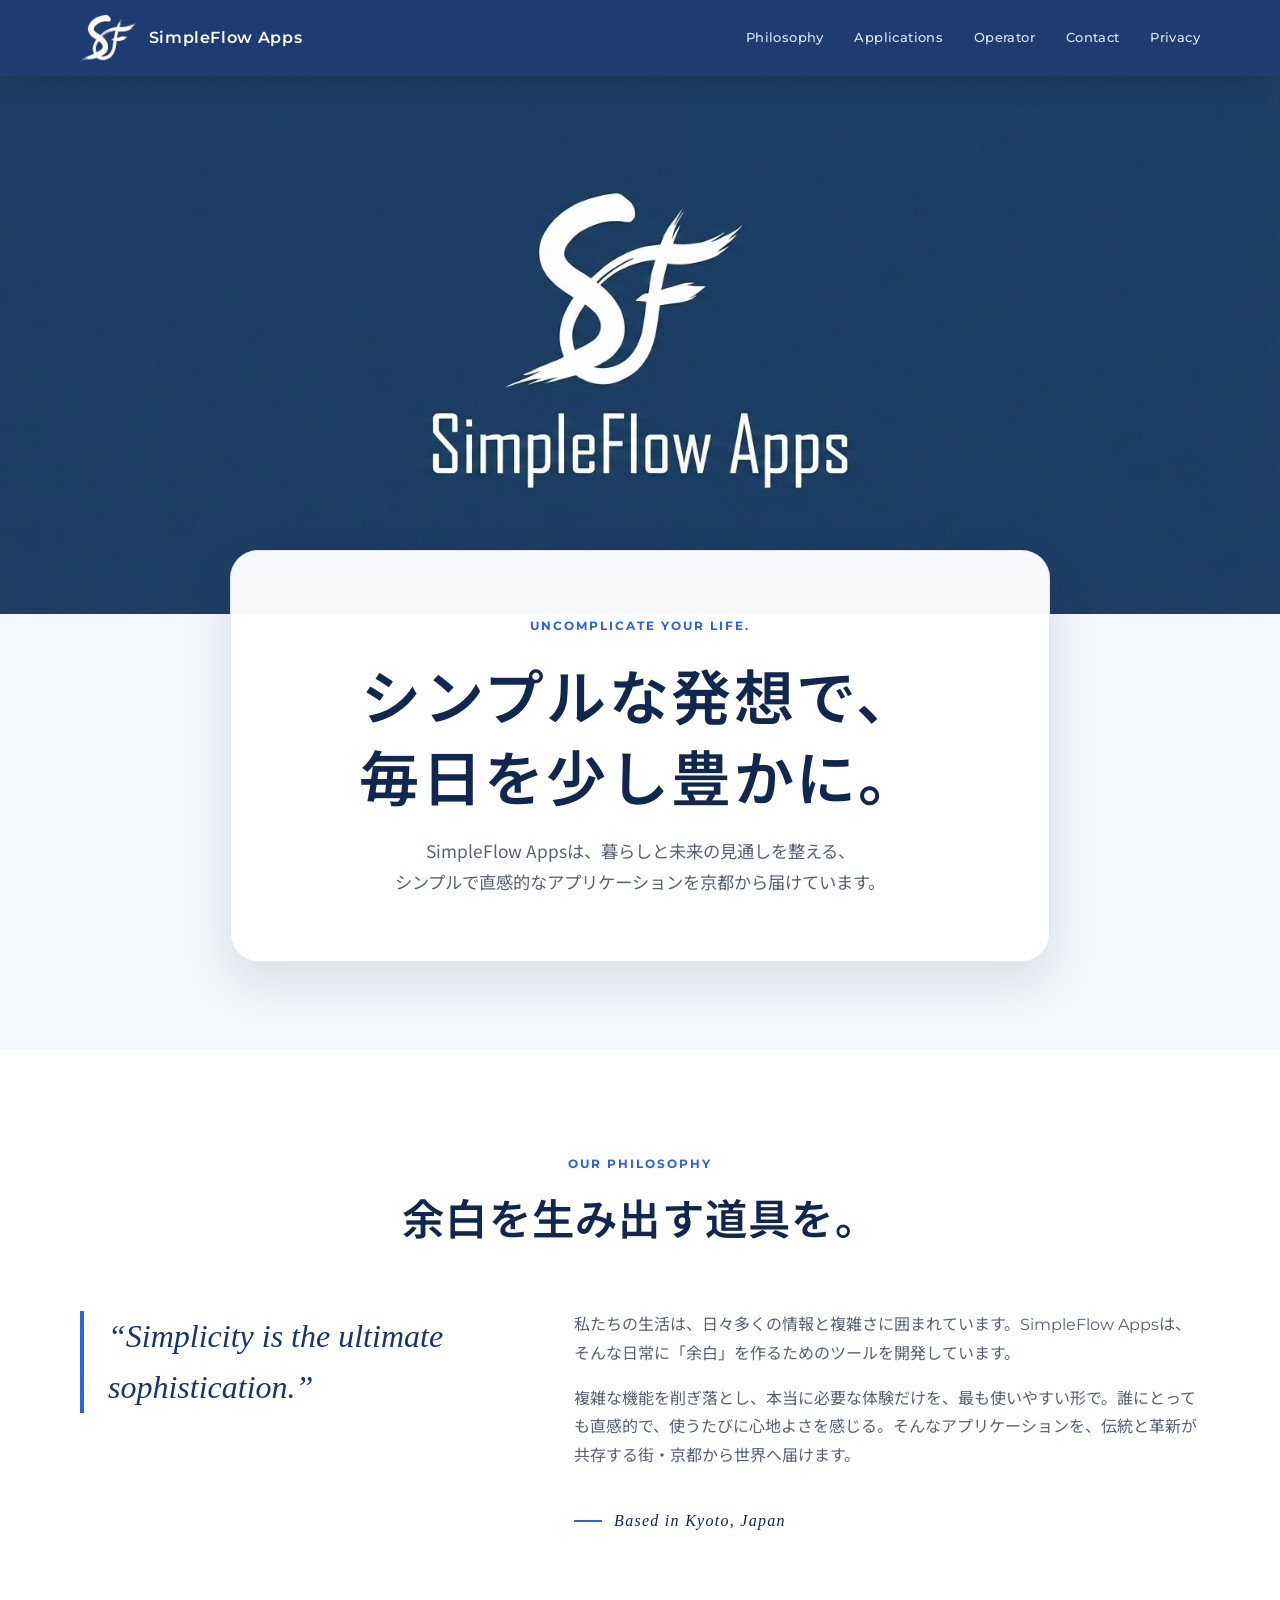
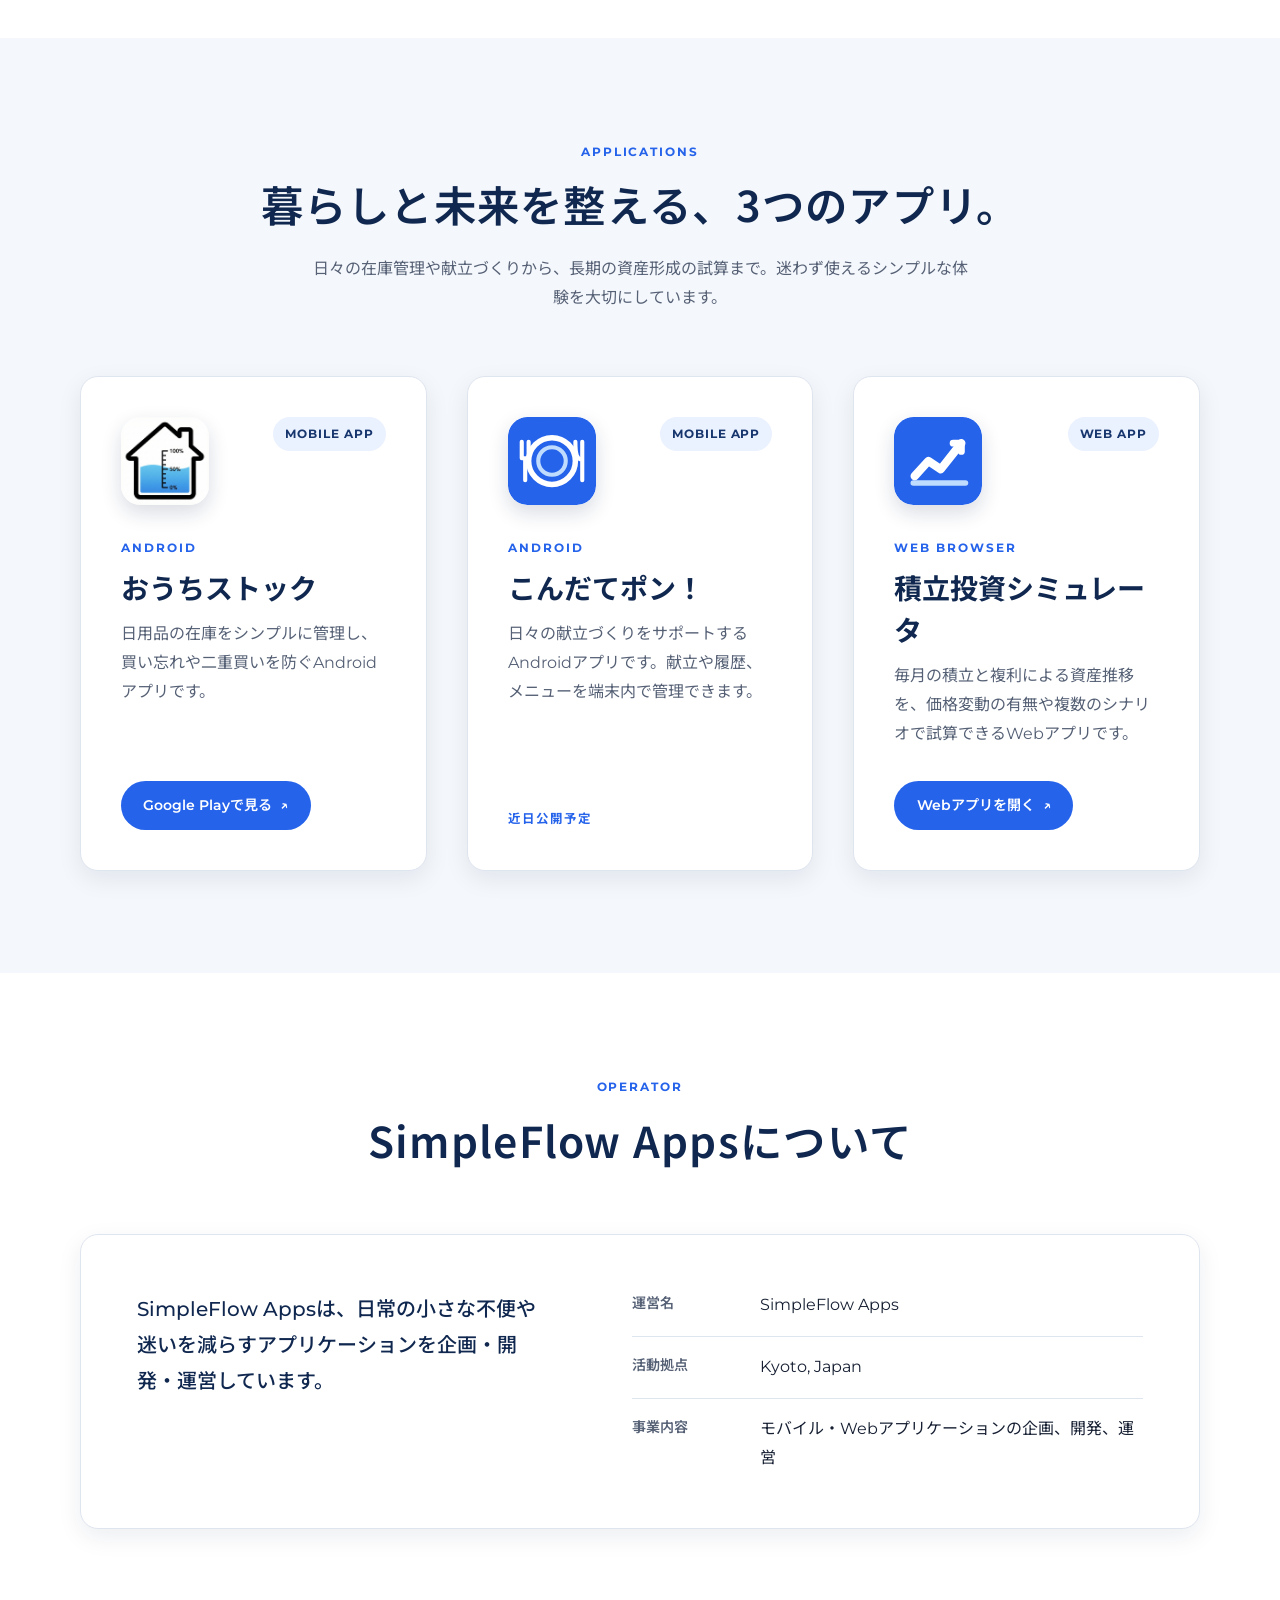
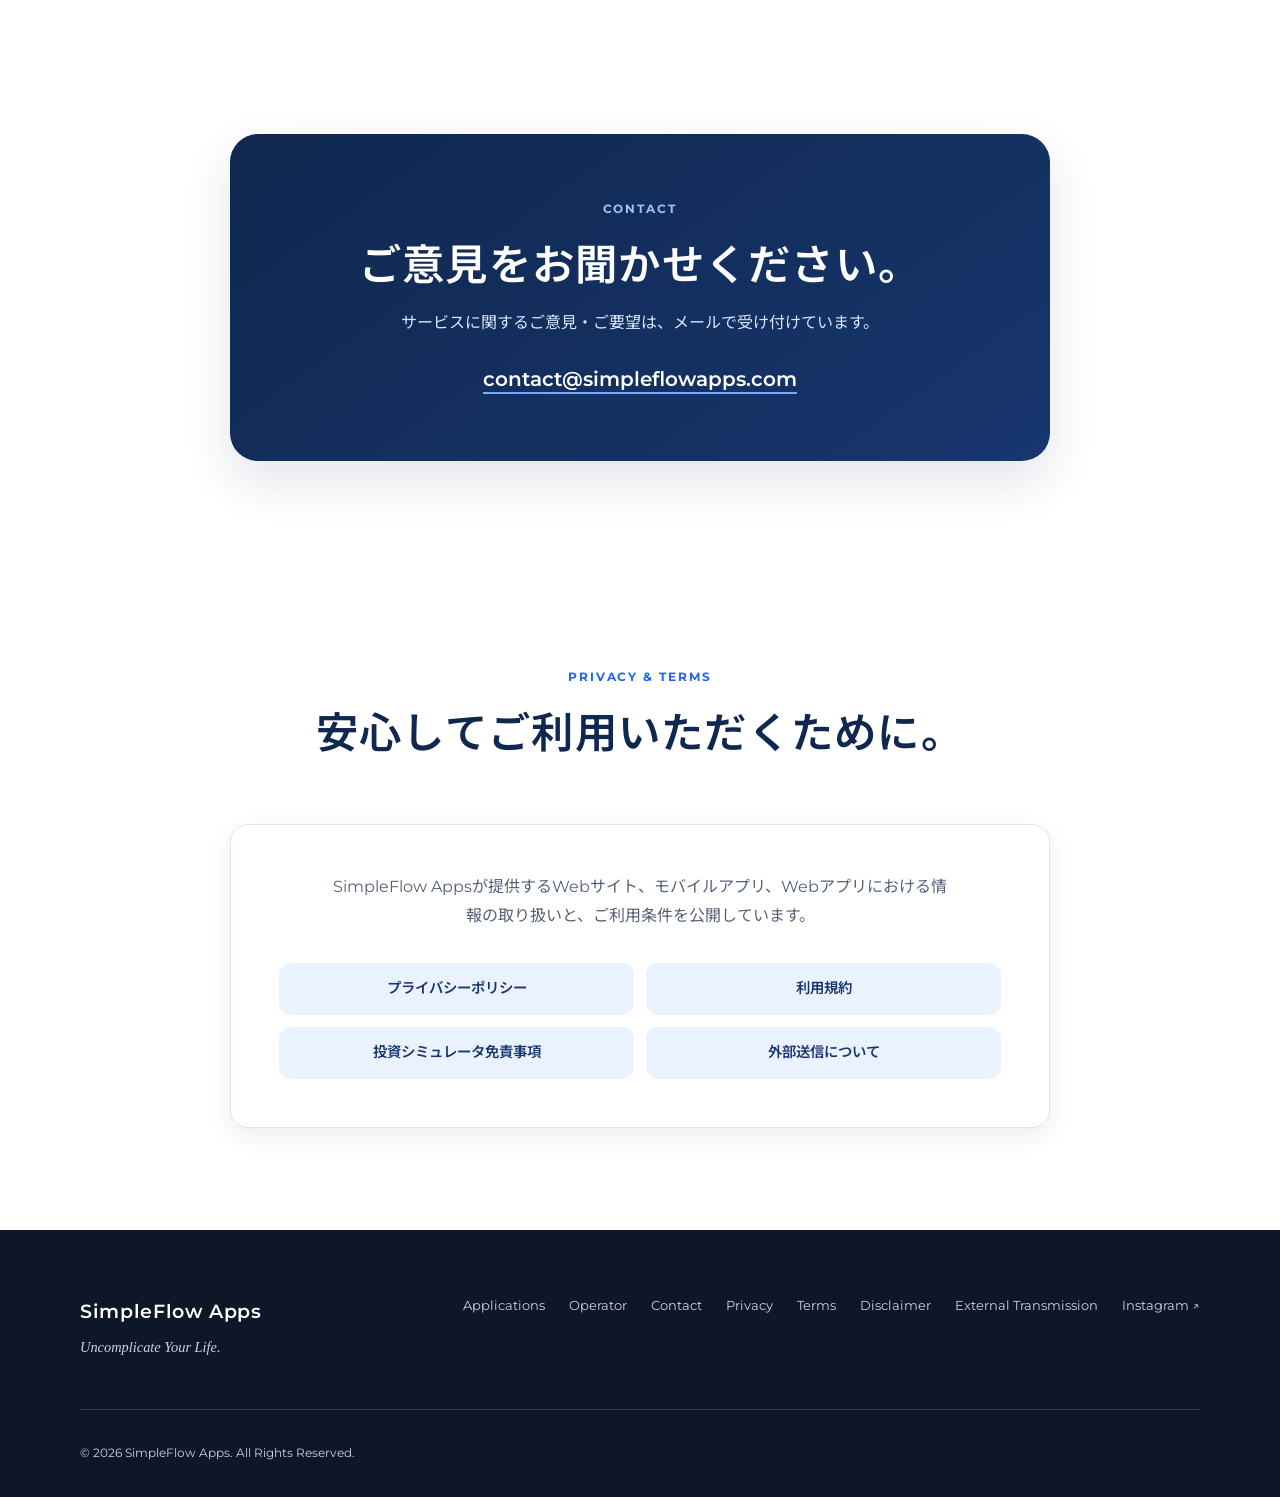
==== index.html @ b1c68d3f "こんだてポンのカードやプライバシーポリシーを追加" ====
<!DOCTYPE html>
<html lang="ja">
<head>
    <meta charset="UTF-8">
    <meta name="viewport" content="width=device-width, initial-scale=1.0">
    <title>SimpleFlow Apps | 暮らしと未来を整えるアプリ</title>
    <meta name="description" content="SimpleFlow Appsは、Androidアプリ「おうちストック」「こんだてポン！」とWebアプリ「積立投資シミュレータ」を企画・開発・運営しています。">
    <meta name="theme-color" content="#17366e">
    <meta name="google-site-verification" content="uzgvcb3bELy7gBYTRzoglr5ovK8c68upmpFKeSqahS0">
    <meta name="google-adsense-account" content="ca-pub-1767999777690508">

    <link rel="canonical" href="https://simpleflowapps.com/">
    <meta property="og:type" content="website">
    <meta property="og:locale" content="ja_JP">
    <meta property="og:site_name" content="SimpleFlow Apps">
    <meta property="og:title" content="SimpleFlow Apps | 暮らしと未来を整えるアプリ">
    <meta property="og:description" content="SimpleFlow Appsは、Androidアプリ「おうちストック」「こんだてポン！」とWebアプリ「積立投資シミュレータ」を企画・開発・運営しています。">
    <meta property="og:url" content="https://simpleflowapps.com/">
    <meta property="og:image" content="https://simpleflowapps.com/assets/images/og-image.jpg">
    <meta property="og:image:type" content="image/jpeg">
    <meta property="og:image:width" content="1200">
    <meta property="og:image:height" content="630">
    <meta property="og:image:alt" content="SimpleFlow Apps">
    <meta name="twitter:card" content="summary_large_image">
    <meta name="twitter:title" content="SimpleFlow Apps | 暮らしと未来を整えるアプリ">
    <meta name="twitter:description" content="SimpleFlow Appsは、Androidアプリ「おうちストック」「こんだてポン！」とWebアプリ「積立投資シミュレータ」を企画・開発・運営しています。">
    <meta name="twitter:image" content="https://simpleflowapps.com/assets/images/og-image.jpg">
    <meta name="twitter:image:alt" content="SimpleFlow Apps">

    <link rel="icon" href="/favicon.ico" sizes="any">
    <link rel="icon" href="/assets/icons/favicon-16x16.png" type="image/png" sizes="16x16">
    <link rel="icon" href="/assets/icons/favicon-32x32.png" type="image/png" sizes="32x32">
    <link rel="icon" href="/assets/icons/favicon-192x192.png" type="image/png" sizes="192x192">
    <link rel="apple-touch-icon" href="/assets/icons/apple-touch-icon.png" sizes="180x180">
    <link rel="preconnect" href="https://fonts.googleapis.com">
    <link rel="preconnect" href="https://fonts.gstatic.com" crossorigin>
    <link href="https://fonts.googleapis.com/css2?family=Montserrat:wght@400;500;600;700&amp;family=Noto+Sans+JP:wght@300;400;500;600;700&amp;display=swap" rel="stylesheet">
    <link rel="stylesheet" href="assets/css/styles.css">

    <script type="application/ld+json">
        {
            "@context": "https://schema.org",
            "@graph": [
                {
                    "@type": "Organization",
                    "@id": "https://simpleflowapps.com/#organization",
                    "name": "SimpleFlow Apps",
                    "url": "https://simpleflowapps.com/",
                    "logo": {
                        "@type": "ImageObject",
                        "url": "https://simpleflowapps.com/SimpleFlow_icon.png",
                        "width": 512,
                        "height": 512
                    },
                    "description": "暮らしと未来の見通しを整える、シンプルで直感的なアプリケーションを企画・開発・運営しています。",
                    "email": "contact@simpleflowapps.com",
                    "location": {
                        "@type": "Place",
                        "name": "Kyoto, Japan"
                    },
                    "sameAs": [
                        "https://www.instagram.com/simpleflowapps/"
                    ]
                },
                {
                    "@type": "WebSite",
                    "@id": "https://simpleflowapps.com/#website",
                    "url": "https://simpleflowapps.com/",
                    "name": "SimpleFlow Apps",
                    "inLanguage": "ja",
                    "publisher": {
                        "@id": "https://simpleflowapps.com/#organization"
                    }
                },
                {
                    "@type": "WebApplication",
                    "@id": "https://simulator.simpleflowapps.com/#web-application",
                    "name": "積立投資シミュレータ",
                    "url": "https://simulator.simpleflowapps.com/",
                    "description": "毎月の積立と複利による資産推移を、価格変動の有無や複数のシナリオで試算できるWebアプリです。",
                    "applicationCategory": "FinanceApplication",
                    "operatingSystem": "Any",
                    "isAccessibleForFree": true,
                    "inLanguage": "ja",
                    "publisher": {
                        "@id": "https://simpleflowapps.com/#organization"
                    }
                }
            ]
        }
    </script>
</head>
<body>
    <a class="skip-link" href="#main-content">本文へ移動</a>

    <header class="site-header">
        <div class="site-header__inner">
            <a href="/" class="brand" aria-label="SimpleFlow Apps ホーム">
                <img src="Logo_transparent.png" alt="" class="brand__mark" width="256" height="211">
                <span class="brand__name">SimpleFlow Apps</span>
            </a>

            <nav class="site-nav" aria-label="メインナビゲーション">
                <ul>
                    <li><a href="#about">Philosophy</a></li>
                    <li><a href="#apps">Applications</a></li>
                    <li><a href="#operator">Operator</a></li>
                    <li><a href="#contact">Contact</a></li>
                    <li><a href="privacy/">Privacy</a></li>
                </ul>
            </nav>
        </div>
    </header>

    <main id="main-content">
        <section class="hero" aria-labelledby="hero-title">
            <img
                src="assets/images/header-logo.jpg"
                alt=""
                class="hero__image"
                width="1584"
                height="672"
                fetchpriority="high"
            >
            <div class="hero__content">
                <p class="eyebrow">Uncomplicate Your Life.</p>
                <h1 id="hero-title">シンプルな発想で、<br>毎日を少し豊かに。</h1>
                <p class="hero__lead">
                    SimpleFlow Appsは、<span class="no-break">暮らしと未来の見通し</span>を整える、<br class="desktop-only">
                    シンプルで直感的なアプリケーションを京都から届けています。
                </p>
            </div>
        </section>

        <section id="about" class="section" aria-labelledby="about-title">
            <div class="section-heading">
                <p class="section-heading__label">Our Philosophy</p>
                <h2 id="about-title">余白を生み出す道具を。</h2>
            </div>

            <div class="philosophy">
                <blockquote class="philosophy__quote">
                    “Simplicity is the ultimate sophistication.”
                </blockquote>
                <div class="philosophy__body">
                    <p>
                        私たちの生活は、日々多くの情報と複雑さに囲まれています。SimpleFlow Appsは、そんな日常に「余白」を作るためのツールを開発しています。
                    </p>
                    <p>
                        複雑な機能を削ぎ落とし、本当に必要な体験だけを、最も使いやすい形で。誰にとっても直感的で、使うたびに心地よさを感じる。そんなアプリケーションを、伝統と革新が共存する街・京都から世界へ届けます。
                    </p>
                    <p class="location-tag">Based in Kyoto, Japan</p>
                </div>
            </div>
        </section>

        <section id="apps" class="section-shell section-shell--soft" aria-labelledby="apps-title">
            <div class="section">
                <div class="section-heading">
                    <p class="section-heading__label">Applications</p>
                    <h2 id="apps-title">暮らしと未来を整える、3つのアプリ。</h2>
                    <p class="section-heading__description">
                        日々の在庫管理や献立づくりから、長期の資産形成の試算まで。迷わず使えるシンプルな体験を大切にしています。
                    </p>
                </div>

                <div class="app-grid">
                    <article class="app-card">
                        <div class="app-card__header">
                            <img
                                src="stockmanager_icon.png"
                                alt=""
                                class="app-card__icon"
                                width="384"
                                height="384"
                                loading="lazy"
                                decoding="async"
                            >
                            <span class="app-card__type">Mobile App</span>
                        </div>
                        <div class="app-card__body">
                            <p class="app-card__platform">Android</p>
                            <h3>おうちストック</h3>
                            <p>
                                日用品の在庫をシンプルに管理し、買い忘れや二重買いを防ぐAndroidアプリです。
                            </p>
                        </div>
                        <div class="app-card__footer">
                            <a
                                href="https://play.google.com/store/apps/details?id=com.simpleflowapps.stockmanagerapp"
                                class="button"
                                target="_blank"
                                rel="noopener noreferrer"
                            >
                                Google Playで見る
                                <span aria-hidden="true">↗</span>
                            </a>
                        </div>
                    </article>

                    <article class="app-card">
                        <div class="app-card__header">
                            <img
                                src="assets/images/kondatte-pon-icon.svg"
                                alt=""
                                class="app-card__icon"
                                width="64"
                                height="64"
                                loading="lazy"
                                decoding="async"
                            >
                            <span class="app-card__type">Mobile App</span>
                        </div>
                        <div class="app-card__body">
                            <p class="app-card__platform">Android</p>
                            <h3>こんだてポン！</h3>
                            <p>
                                日々の献立づくりをサポートするAndroidアプリです。献立や履歴、メニューを端末内で管理できます。
                            </p>
                        </div>
                        <div class="app-card__footer">
                            <p class="app-card__platform">近日公開予定</p>
                        </div>
                    </article>

                    <article class="app-card">
                        <div class="app-card__header">
                            <img
                                src="assets/images/investment-simulator-icon.svg"
                                alt=""
                                class="app-card__icon"
                                width="64"
                                height="64"
                                loading="lazy"
                                decoding="async"
                            >
                            <span class="app-card__type">Web App</span>
                        </div>
                        <div class="app-card__body">
                            <p class="app-card__platform">Web Browser</p>
                            <h3>積立投資シミュレータ</h3>
                            <p>
                                毎月の積立と複利による資産推移を、価格変動の有無や複数のシナリオで試算できるWebアプリです。
                            </p>
                        </div>
                        <div class="app-card__footer">
                            <a
                                href="https://simulator.simpleflowapps.com/"
                                class="button"
                                target="_blank"
                                rel="noopener noreferrer"
                            >
                                Webアプリを開く
                                <span aria-hidden="true">↗</span>
                            </a>
                        </div>
                    </article>
                </div>
            </div>
        </section>

        <section id="operator" class="section" aria-labelledby="operator-title">
            <div class="section-heading">
                <p class="section-heading__label">Operator</p>
                <h2 id="operator-title">SimpleFlow Appsについて</h2>
            </div>

            <div class="operator-card">
                <p class="operator-card__intro">
                    SimpleFlow Appsは、日常の小さな不便や迷いを減らすアプリケーションを企画・開発・運営しています。
                </p>
                <dl class="operator-list">
                    <div>
                        <dt>運営名</dt>
                        <dd>SimpleFlow Apps</dd>
                    </div>
                    <div>
                        <dt>活動拠点</dt>
                        <dd>Kyoto, Japan</dd>
                    </div>
                    <div>
                        <dt>事業内容</dt>
                        <dd>モバイル・Webアプリケーションの企画、開発、運営</dd>
                    </div>
                </dl>
            </div>
        </section>

        <section id="contact" class="section section--narrow" aria-labelledby="contact-title">
            <div class="contact-card">
                <p class="section-heading__label">Contact</p>
                <h2 id="contact-title">ご意見をお聞かせください。</h2>
                <p>サービスに関するご意見・ご要望は、メールで受け付けています。</p>
                <a class="contact-email" href="mailto:contact@simpleflowapps.com">
                    contact@simpleflowapps.com
                </a>
            </div>
        </section>

        <section id="privacy" class="section section--narrow" aria-labelledby="privacy-title">
            <div class="section-heading">
                <p class="section-heading__label">Privacy &amp; Terms</p>
                <h2 id="privacy-title">安心してご利用いただくために。</h2>
            </div>
            <div class="legal-summary">
                <p>
                    SimpleFlow Appsが提供するWebサイト、モバイルアプリ、Webアプリにおける情報の取り扱いと、ご利用条件を公開しています。
                </p>
                <div class="legal-summary__links">
                    <a href="privacy/">プライバシーポリシー</a>
                    <a href="terms/">利用規約</a>
                    <a href="disclaimer/">投資シミュレータ免責事項</a>
                    <a href="external-transmission/">外部送信について</a>
                </div>
            </div>
        </section>
    </main>

    <footer class="site-footer">
        <div class="site-footer__inner">
            <div>
                <p class="site-footer__brand">SimpleFlow Apps</p>
                <p class="site-footer__message">Uncomplicate Your Life.</p>
            </div>

            <div class="site-footer__links">
                <a href="#apps">Applications</a>
                <a href="operator/">Operator</a>
                <a href="#contact">Contact</a>
                <a href="privacy/">Privacy</a>
                <a href="terms/">Terms</a>
                <a href="disclaimer/">Disclaimer</a>
                <a href="external-transmission/">External Transmission</a>
                <a
                    href="https://www.instagram.com/simpleflowapps?igsh=eXgyMGtuZG53ems3&amp;utm_source=qr"
                    target="_blank"
                    rel="noopener noreferrer"
                >
                    Instagram<span aria-hidden="true"> ↗</span>
                </a>
            </div>
        </div>
        <p class="site-footer__copyright">&copy; 2026 SimpleFlow Apps. All Rights Reserved.</p>
    </footer>
</body>
</html>
---- assets/css/styles.css ----
:root {
    --brand-blue: #17366e;
    --brand-blue-deep: #10284f;
    --brand-blue-soft: #eaf1ff;
    --action-blue: #2563eb;
    --action-blue-hover: #1d4ed8;
    --text-primary: #172033;
    --text-secondary: #566176;
    --surface: #ffffff;
    --surface-soft: #f4f7fb;
    --border: #dfe5ef;
    --footer-bg: #0d1728;
    --footer-text: #c8d2e3;
    --shadow-sm: 0 8px 24px rgba(16, 40, 79, 0.08);
    --shadow-md: 0 20px 48px rgba(16, 40, 79, 0.12);
    --radius-md: 18px;
    --radius-lg: 28px;
    --content-width: 1120px;
}

*,
*::before,
*::after {
    box-sizing: border-box;
}

html {
    scroll-behavior: smooth;
    scroll-padding-top: 100px;
}

body {
    margin: 0;
    color: var(--text-primary);
    background: var(--surface);
    font-family: "Montserrat", "Noto Sans JP", "Helvetica Neue", Arial, sans-serif;
    line-height: 1.8;
    -webkit-font-smoothing: antialiased;
}

img {
    max-width: 100%;
}

a {
    color: inherit;
    text-decoration: none;
}

a:focus-visible,
.button:focus-visible {
    outline: 3px solid #93c5fd;
    outline-offset: 4px;
}

.skip-link {
    position: fixed;
    top: 0.75rem;
    left: 0.75rem;
    z-index: 1000;
    padding: 0.65rem 1rem;
    border-radius: 0.5rem;
    color: var(--brand-blue-deep);
    background: var(--surface);
    box-shadow: var(--shadow-sm);
    transform: translateY(-160%);
    transition: transform 0.2s ease;
}

.skip-link:focus {
    transform: translateY(0);
}

.site-header {
    position: sticky;
    top: 0;
    z-index: 100;
    color: var(--surface);
    background: rgba(23, 54, 110, 0.97);
    box-shadow: 0 8px 24px rgba(13, 23, 40, 0.16);
    backdrop-filter: blur(14px);
}

.site-header__inner {
    display: flex;
    align-items: center;
    justify-content: space-between;
    width: min(calc(100% - 3rem), var(--content-width));
    min-height: 76px;
    margin: 0 auto;
    gap: 2rem;
}

.brand {
    display: inline-flex;
    flex: 0 0 auto;
    align-items: center;
    gap: 0.8rem;
    font-size: 1rem;
    font-weight: 600;
    letter-spacing: 0.04em;
}

.brand__mark {
    display: block;
    width: auto;
    height: 46px;
    object-fit: contain;
    transition: transform 0.2s ease;
}

.brand:hover .brand__mark {
    transform: scale(1.04);
}

.site-nav ul {
    display: flex;
    align-items: center;
    margin: 0;
    padding: 0;
    gap: clamp(1rem, 2.4vw, 2rem);
    list-style: none;
}

.site-nav a {
    position: relative;
    display: inline-block;
    padding: 0.55rem 0;
    color: #dbe7ff;
    font-size: 0.82rem;
    font-weight: 500;
    letter-spacing: 0.03em;
}

.site-nav a::after {
    position: absolute;
    right: 0;
    bottom: 0.25rem;
    left: 0;
    height: 2px;
    border-radius: 999px;
    background: var(--surface);
    content: "";
    transform: scaleX(0);
    transform-origin: left;
    transition: transform 0.2s ease;
}

.site-nav a:hover {
    color: var(--surface);
}

.site-nav a:hover::after,
.site-nav a:focus-visible::after,
.site-nav a[aria-current="page"]::after {
    transform: scaleX(1);
}

.site-nav a[aria-current="page"] {
    color: var(--surface);
}

.visually-hidden {
    position: absolute;
    width: 1px;
    height: 1px;
    margin: -1px;
    padding: 0;
    overflow: hidden;
    clip: rect(0 0 0 0);
    clip-path: inset(50%);
    border: 0;
    white-space: nowrap;
}

.hero {
    position: relative;
    padding: 0 0 5.5rem;
    overflow: hidden;
    background: var(--surface-soft);
}

.hero__image {
    display: block;
    width: 100%;
    height: clamp(260px, 42vw, 610px);
    object-fit: cover;
    object-position: center;
}

.hero__content {
    position: relative;
    width: min(calc(100% - 3rem), 820px);
    margin: -4rem auto 0;
    padding: clamp(2rem, 5vw, 4rem);
    text-align: center;
    background: rgba(255, 255, 255, 0.97);
    border: 1px solid rgba(223, 229, 239, 0.9);
    border-radius: var(--radius-lg);
    box-shadow: var(--shadow-md);
}

.eyebrow,
.section-heading__label,
.app-card__platform {
    margin: 0;
    color: var(--action-blue);
    font-size: 0.78rem;
    font-weight: 700;
    letter-spacing: 0.16em;
    text-transform: uppercase;
}

.hero h1 {
    margin: 1rem 0 1.25rem;
    color: var(--brand-blue-deep);
    font-family: "Noto Sans JP", sans-serif;
    font-size: clamp(2rem, 5vw, 3.75rem);
    font-weight: 600;
    letter-spacing: 0.04em;
    line-height: 1.35;
}

.hero__lead {
    margin: 0;
    color: var(--text-secondary);
    font-family: "Noto Sans JP", sans-serif;
    font-size: clamp(0.95rem, 2vw, 1.08rem);
}

.no-break {
    white-space: nowrap;
}

.section-shell {
    width: 100%;
}

.section-shell--soft {
    background: var(--surface-soft);
}

.section {
    width: min(calc(100% - 3rem), var(--content-width));
    margin: 0 auto;
    padding: clamp(4.5rem, 8vw, 7.5rem) 0;
}

.section--narrow {
    width: min(calc(100% - 3rem), 820px);
}

.section-heading {
    max-width: 760px;
    margin: 0 auto clamp(2.5rem, 5vw, 4rem);
    text-align: center;
}

.section-heading h2,
.contact-card h2 {
    margin: 0.65rem 0 0;
    color: var(--brand-blue-deep);
    font-family: "Noto Sans JP", sans-serif;
    font-size: clamp(1.75rem, 4vw, 2.65rem);
    font-weight: 600;
    letter-spacing: 0.03em;
    line-height: 1.45;
}

.section-heading__description {
    max-width: 660px;
    margin: 1.25rem auto 0;
    color: var(--text-secondary);
}

.philosophy {
    display: grid;
    grid-template-columns: minmax(240px, 0.8fr) minmax(0, 1.2fr);
    align-items: start;
    gap: clamp(2rem, 6vw, 5rem);
}

.philosophy__quote {
    margin: 0;
    padding-left: 1.5rem;
    color: var(--brand-blue);
    border-left: 4px solid var(--action-blue);
    font-family: Georgia, "Times New Roman", serif;
    font-size: clamp(1.45rem, 3vw, 2rem);
    font-style: italic;
    line-height: 1.6;
}

.philosophy__body {
    color: var(--text-secondary);
}

.philosophy__body p:first-child {
    margin-top: 0;
}

.philosophy__body p:last-child {
    margin-bottom: 0;
}

.location-tag {
    display: inline-flex;
    align-items: center;
    margin-top: 1.25rem;
    color: var(--brand-blue-deep);
    font-family: Georgia, "Times New Roman", serif;
    font-style: italic;
    letter-spacing: 0.08em;
}

.location-tag::before {
    width: 28px;
    height: 2px;
    margin-right: 0.75rem;
    background: var(--action-blue);
    content: "";
}

.app-grid {
    display: grid;
    grid-template-columns: repeat(3, minmax(0, 1fr));
    gap: clamp(1.5rem, 4vw, 2.5rem);
}

.app-card {
    display: flex;
    min-width: 0;
    flex-direction: column;
    padding: clamp(1.5rem, 4vw, 2.5rem);
    background: var(--surface);
    border: 1px solid var(--border);
    border-radius: var(--radius-md);
    box-shadow: var(--shadow-sm);
    transition: transform 0.25s ease, box-shadow 0.25s ease;
}

.app-card:hover {
    box-shadow: var(--shadow-md);
    transform: translateY(-5px);
}

.app-card__header {
    display: flex;
    align-items: flex-start;
    justify-content: space-between;
    gap: 1rem;
}

.app-card__icon {
    display: block;
    width: 88px;
    height: 88px;
    flex: 0 0 auto;
    border-radius: 22%;
    object-fit: cover;
    box-shadow: 0 8px 20px rgba(16, 40, 79, 0.16);
}

.app-card__type {
    padding: 0.4rem 0.75rem;
    color: var(--brand-blue);
    background: var(--brand-blue-soft);
    border-radius: 999px;
    font-size: 0.72rem;
    font-weight: 700;
    letter-spacing: 0.08em;
    text-transform: uppercase;
    white-space: nowrap;
}

.app-card__body {
    margin-top: 2rem;
}

.app-card__body h3 {
    margin: 0.4rem 0 0.75rem;
    color: var(--brand-blue-deep);
    font-family: "Noto Sans JP", sans-serif;
    font-size: clamp(1.35rem, 3vw, 1.75rem);
    line-height: 1.5;
}

.app-card__body > p:last-child {
    margin: 0;
    color: var(--text-secondary);
}

.app-card__footer {
    margin-top: auto;
    padding-top: 2rem;
}

.button {
    display: inline-flex;
    align-items: center;
    justify-content: center;
    min-height: 48px;
    padding: 0.75rem 1.4rem;
    gap: 0.5rem;
    color: var(--surface);
    background: var(--action-blue);
    border-radius: 999px;
    font-size: 0.88rem;
    font-weight: 600;
    transition: background 0.2s ease, transform 0.2s ease;
}

a.button:hover {
    background: var(--action-blue-hover);
    transform: translateY(-2px);
}

.operator-card,
.text-panel {
    background: var(--surface);
    border: 1px solid var(--border);
    border-radius: var(--radius-md);
    box-shadow: var(--shadow-sm);
}

.operator-card {
    display: grid;
    grid-template-columns: minmax(0, 0.9fr) minmax(0, 1.1fr);
    padding: clamp(1.75rem, 5vw, 3.5rem);
    gap: clamp(2rem, 6vw, 5rem);
}

.operator-card__intro {
    margin: 0;
    color: var(--brand-blue-deep);
    font-size: clamp(1.05rem, 2vw, 1.25rem);
    font-weight: 500;
}

.operator-list {
    margin: 0;
}

.operator-list div {
    display: grid;
    grid-template-columns: 7rem minmax(0, 1fr);
    padding: 1rem 0;
    gap: 1rem;
    border-bottom: 1px solid var(--border);
}

.operator-list div:first-child {
    padding-top: 0;
}

.operator-list div:last-child {
    padding-bottom: 0;
    border-bottom: 0;
}

.operator-list dt {
    color: var(--text-secondary);
    font-size: 0.88rem;
    font-weight: 600;
}

.operator-list dd {
    margin: 0;
}

.contact-card {
    padding: clamp(2rem, 6vw, 4rem);
    text-align: center;
    color: var(--surface);
    background: linear-gradient(145deg, var(--brand-blue-deep), var(--brand-blue));
    border-radius: var(--radius-lg);
    box-shadow: var(--shadow-md);
}

.contact-card .section-heading__label {
    color: #9fc1ff;
}

.contact-card h2 {
    color: var(--surface);
}

.contact-card > p:not(.section-heading__label) {
    margin: 1rem 0 0;
    color: #dbe7ff;
}

.contact-email {
    display: inline-block;
    margin-top: 1.5rem;
    color: var(--surface);
    font-size: clamp(1rem, 3vw, 1.25rem);
    font-weight: 600;
    text-decoration: underline;
    text-decoration-color: #7ba8ff;
    text-underline-offset: 0.35rem;
    overflow-wrap: anywhere;
}

.contact-email:hover {
    text-decoration-color: var(--surface);
}

.text-panel {
    padding: clamp(1.5rem, 5vw, 3rem);
}

.prose {
    color: var(--text-secondary);
}

.prose h3 {
    margin: 2rem 0 0.75rem;
    color: var(--brand-blue-deep);
    font-family: "Noto Sans JP", sans-serif;
    font-size: 1.15rem;
}

.prose ul {
    padding-left: 1.5rem;
}

.legal-summary {
    padding: clamp(1.75rem, 5vw, 3rem);
    text-align: center;
    background: var(--surface);
    border: 1px solid var(--border);
    border-radius: var(--radius-md);
    box-shadow: var(--shadow-sm);
}

.legal-summary > p {
    max-width: 620px;
    margin: 0 auto;
    color: var(--text-secondary);
}

.legal-summary__links {
    display: grid;
    grid-template-columns: repeat(2, minmax(0, 1fr));
    margin-top: 2rem;
    gap: 0.75rem;
}

.legal-summary__links a {
    display: flex;
    align-items: center;
    justify-content: center;
    min-height: 52px;
    padding: 0.75rem 1rem;
    color: var(--brand-blue);
    background: var(--brand-blue-soft);
    border-radius: 0.75rem;
    font-size: 0.9rem;
    font-weight: 600;
    transition: color 0.2s ease, background 0.2s ease;
}

.legal-summary__links a:hover {
    color: var(--surface);
    background: var(--brand-blue);
}

.legal-page {
    background: var(--surface-soft);
}

.legal-main {
    width: min(calc(100% - 3rem), 920px);
    margin: 0 auto;
    padding: clamp(3rem, 7vw, 6rem) 0;
}

.breadcrumb {
    margin: 0 0 1.5rem;
    color: var(--text-secondary);
    font-size: 0.82rem;
}

.breadcrumb a {
    color: var(--action-blue);
}

.breadcrumb a:hover {
    text-decoration: underline;
    text-underline-offset: 0.2rem;
}

.legal-document {
    padding: clamp(1.75rem, 6vw, 4.5rem);
    background: var(--surface);
    border: 1px solid var(--border);
    border-radius: var(--radius-lg);
    box-shadow: var(--shadow-sm);
}

.legal-document__header {
    padding-bottom: clamp(2rem, 5vw, 3.5rem);
    border-bottom: 1px solid var(--border);
}

.legal-document__header h1 {
    margin: 0.65rem 0 0;
    color: var(--brand-blue-deep);
    font-family: "Noto Sans JP", sans-serif;
    font-size: clamp(2rem, 5vw, 3.25rem);
    font-weight: 600;
    letter-spacing: 0.03em;
    line-height: 1.4;
}

.legal-document__lead {
    max-width: 720px;
    margin: 1.25rem 0 0;
    color: var(--text-secondary);
}

.legal-document__meta {
    margin: 1.5rem 0 0;
    color: var(--text-secondary);
    font-size: 0.82rem;
}

.legal-document__body {
    padding-top: clamp(2rem, 5vw, 3.5rem);
}

.legal-section + .legal-section {
    margin-top: clamp(2.5rem, 6vw, 4rem);
}

.legal-section h2 {
    margin: 0 0 1rem;
    padding-bottom: 0.7rem;
    color: var(--brand-blue-deep);
    border-bottom: 2px solid var(--brand-blue-soft);
    font-family: "Noto Sans JP", sans-serif;
    font-size: clamp(1.3rem, 3vw, 1.65rem);
    line-height: 1.5;
    text-wrap: balance;
}

.legal-section h3 {
    margin: 1.75rem 0 0.75rem;
    color: var(--brand-blue-deep);
    font-family: "Noto Sans JP", sans-serif;
    font-size: 1.08rem;
}

.legal-section p,
.legal-section li,
.legal-section dd {
    color: var(--text-secondary);
}

.legal-section p {
    margin: 0.75rem 0;
}

.legal-section ul,
.legal-section ol {
    padding-left: 1.4rem;
}

.legal-section li + li {
    margin-top: 0.55rem;
}

.legal-section a {
    color: var(--action-blue);
    text-decoration: underline;
    text-underline-offset: 0.2rem;
}

.legal-note {
    margin: 1.5rem 0 0;
    padding: 1rem 1.25rem;
    color: var(--text-secondary);
    background: var(--brand-blue-soft);
    border-left: 4px solid var(--action-blue);
    border-radius: 0.5rem;
}

.legal-definition-list {
    margin: 0;
}

.legal-definition-list div {
    display: grid;
    grid-template-columns: 10rem minmax(0, 1fr);
    padding: 1rem 0;
    gap: 1rem;
    border-bottom: 1px solid var(--border);
}

.legal-definition-list div:last-child {
    border-bottom: 0;
}

.legal-definition-list dt {
    color: var(--brand-blue-deep);
    font-weight: 600;
}

.legal-definition-list dd {
    margin: 0;
}

.legal-table-wrap {
    margin-top: 1.25rem;
    overflow-x: auto;
    border: 1px solid var(--border);
    border-radius: 0.75rem;
}

.legal-table {
    width: 100%;
    min-width: 680px;
    border-collapse: collapse;
    font-size: 0.88rem;
}

.legal-table th,
.legal-table td {
    padding: 1rem;
    text-align: left;
    vertical-align: top;
    border-bottom: 1px solid var(--border);
}

.legal-table th {
    color: var(--brand-blue-deep);
    background: var(--brand-blue-soft);
    font-weight: 600;
}

.legal-table td {
    color: var(--text-secondary);
}

.legal-table tbody tr:last-child td {
    border-bottom: 0;
}

.status-label {
    display: inline-block;
    margin-bottom: 0.4rem;
    padding: 0.2rem 0.55rem;
    color: var(--brand-blue);
    background: var(--brand-blue-soft);
    border-radius: 999px;
    font-size: 0.7rem;
    font-weight: 700;
    letter-spacing: 0.04em;
}

.status-label--planned {
    color: #7c4a03;
    background: #fff1ce;
}

.legal-contact {
    padding: 1.25rem;
    background: var(--surface-soft);
    border-radius: 0.75rem;
}

.legal-contact a {
    font-weight: 600;
}

.site-footer {
    padding: 4rem 1.5rem 2rem;
    color: var(--footer-text);
    background: var(--footer-bg);
}

.site-footer__inner {
    display: flex;
    align-items: flex-start;
    justify-content: space-between;
    width: min(100%, var(--content-width));
    margin: 0 auto;
    padding-bottom: 3rem;
    gap: 3rem;
    border-bottom: 1px solid rgba(200, 210, 227, 0.18);
}

.site-footer__brand {
    margin: 0;
    color: var(--surface);
    font-size: 1.2rem;
    font-weight: 600;
    letter-spacing: 0.05em;
}

.site-footer__message {
    margin: 0.4rem 0 0;
    font-family: Georgia, "Times New Roman", serif;
    font-size: 0.9rem;
    font-style: italic;
}

.site-footer__links {
    display: flex;
    flex-wrap: wrap;
    justify-content: flex-end;
    gap: 0.75rem 1.5rem;
    font-size: 0.82rem;
}

.site-footer__links a:hover {
    color: var(--surface);
}

.site-footer__copyright {
    width: min(100%, var(--content-width));
    margin: 2rem auto 0;
    font-size: 0.78rem;
}

@media (max-width: 1000px) {
    .app-grid {
        grid-template-columns: repeat(2, minmax(0, 1fr));
    }
}

@media (max-width: 860px) {
    html {
        scroll-padding-top: 140px;
    }

    .site-header__inner {
        flex-wrap: wrap;
        padding: 0.75rem 0;
        gap: 0.25rem;
    }

    .brand__mark {
        height: 40px;
    }

    .site-nav {
        width: 100%;
        overflow-x: auto;
        scrollbar-width: thin;
    }

    .site-nav ul {
        width: max-content;
        min-width: 100%;
        justify-content: space-between;
        gap: 1.25rem;
    }

    .philosophy,
    .operator-card {
        grid-template-columns: 1fr;
    }

    .app-grid {
        grid-template-columns: 1fr;
    }

    .app-card {
        min-height: 0;
    }
}

@media (max-width: 560px) {
    .site-header__inner,
    .section,
    .section--narrow {
        width: min(calc(100% - 2rem), var(--content-width));
    }

    .brand__name {
        font-size: 0.9rem;
    }

    .site-nav a {
        padding: 0.45rem 0;
        font-size: 0.68rem;
        letter-spacing: 0;
        white-space: nowrap;
    }

    .site-nav {
        overflow-x: visible;
    }

    .site-nav ul {
        width: 100%;
        min-width: 0;
        gap: 0.5rem;
    }

    .hero {
        padding-bottom: 4rem;
    }

    .hero__content {
        width: min(calc(100% - 2rem), 820px);
        margin-top: -2rem;
        border-radius: var(--radius-md);
    }

    .desktop-only {
        display: none;
    }

    .app-card__icon {
        width: 76px;
        height: 76px;
    }

    .operator-list div {
        grid-template-columns: 1fr;
        gap: 0.25rem;
    }

    .legal-summary__links {
        grid-template-columns: 1fr;
    }

    .legal-main {
        width: min(calc(100% - 2rem), 920px);
    }

    .legal-document {
        border-radius: var(--radius-md);
    }

    .legal-definition-list div {
        grid-template-columns: 1fr;
        gap: 0.35rem;
    }

    .site-footer__inner {
        flex-direction: column;
    }

    .site-footer__links {
        justify-content: flex-start;
    }
}

@media (prefers-reduced-motion: reduce) {
    html {
        scroll-behavior: auto;
    }

    *,
    *::before,
    *::after {
        scroll-behavior: auto !important;
        transition-duration: 0.01ms !important;
    }
}
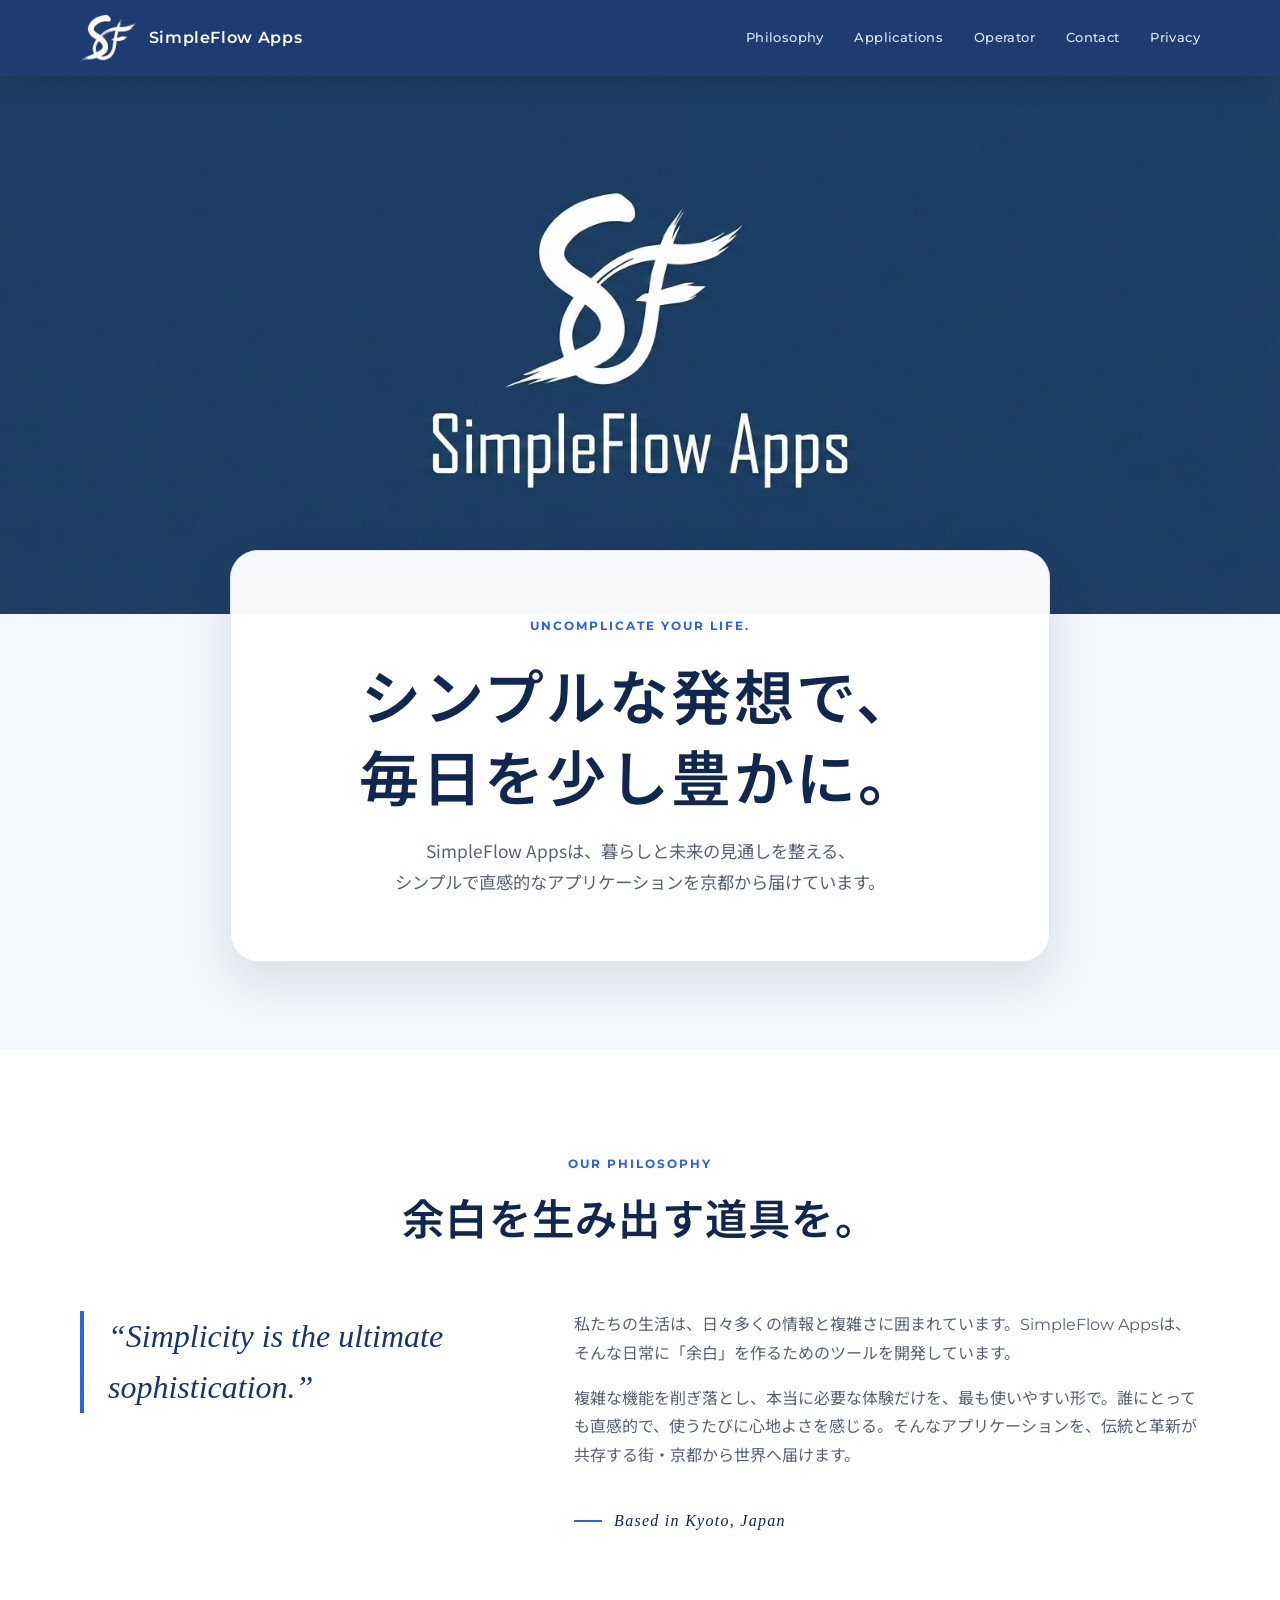
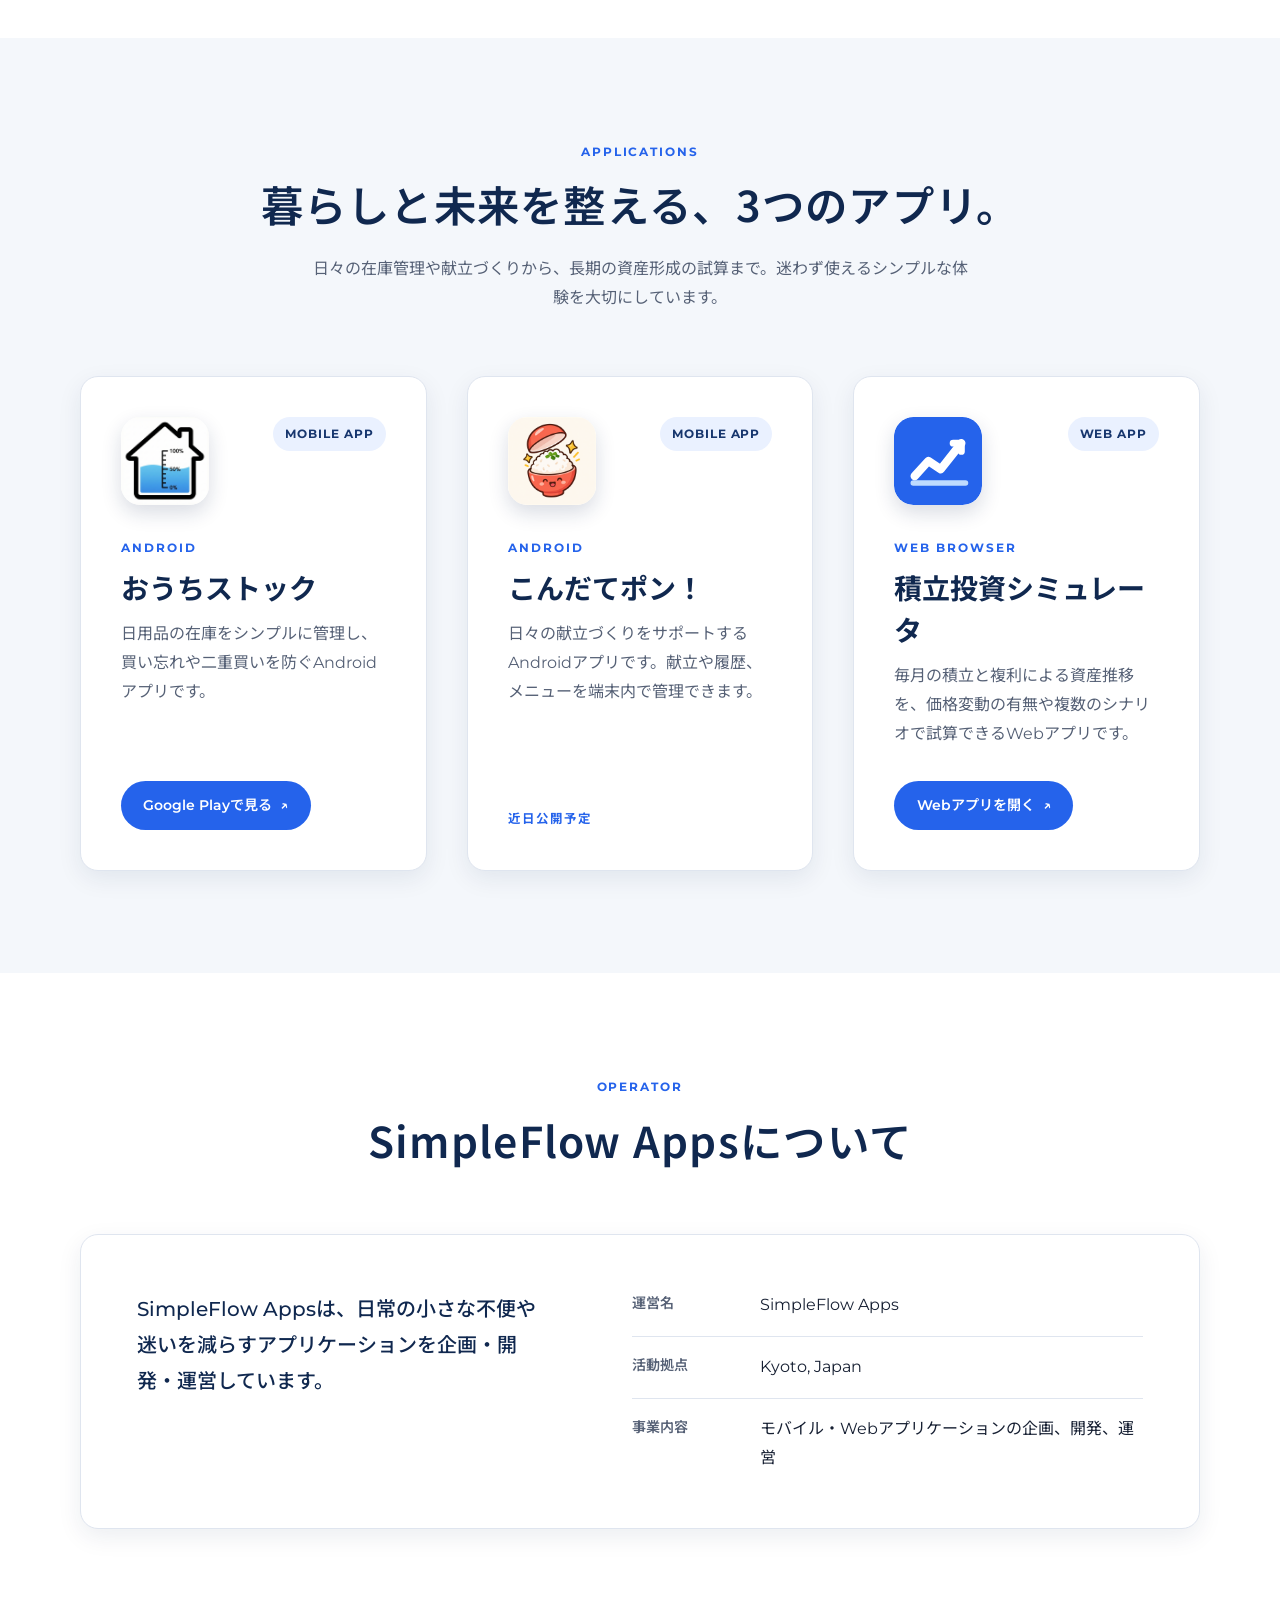
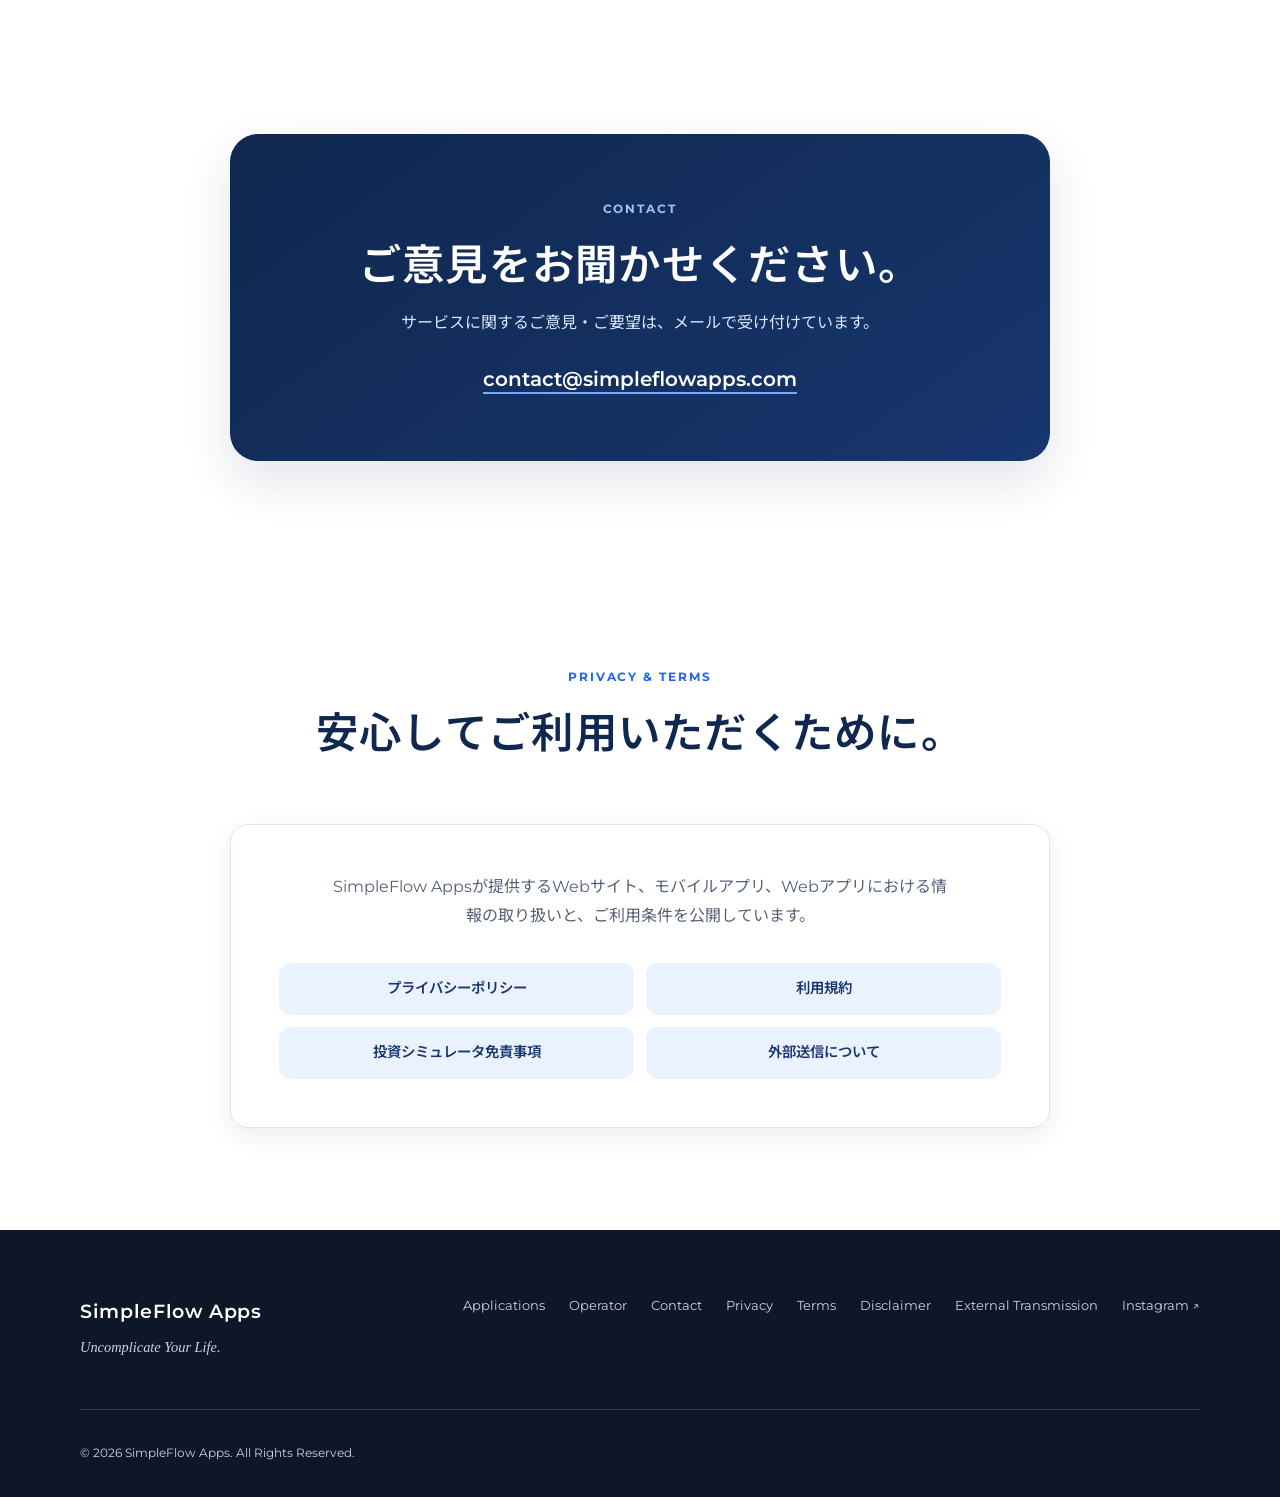
==== commit 2ba4625f: "こんだてポンのアイコンを追加" ====
--- a/index.html
+++ b/index.html
@@ -201,11 +201,11 @@
                     <article class="app-card">
                         <div class="app-card__header">
                             <img
-                                src="assets/images/kondatte-pon-icon.svg"
+                                src="kondatepon_icon-512.png"
                                 alt=""
                                 class="app-card__icon"
-                                width="64"
-                                height="64"
+                                width="512"
+                                height="512"
                                 loading="lazy"
                                 decoding="async"
                             >
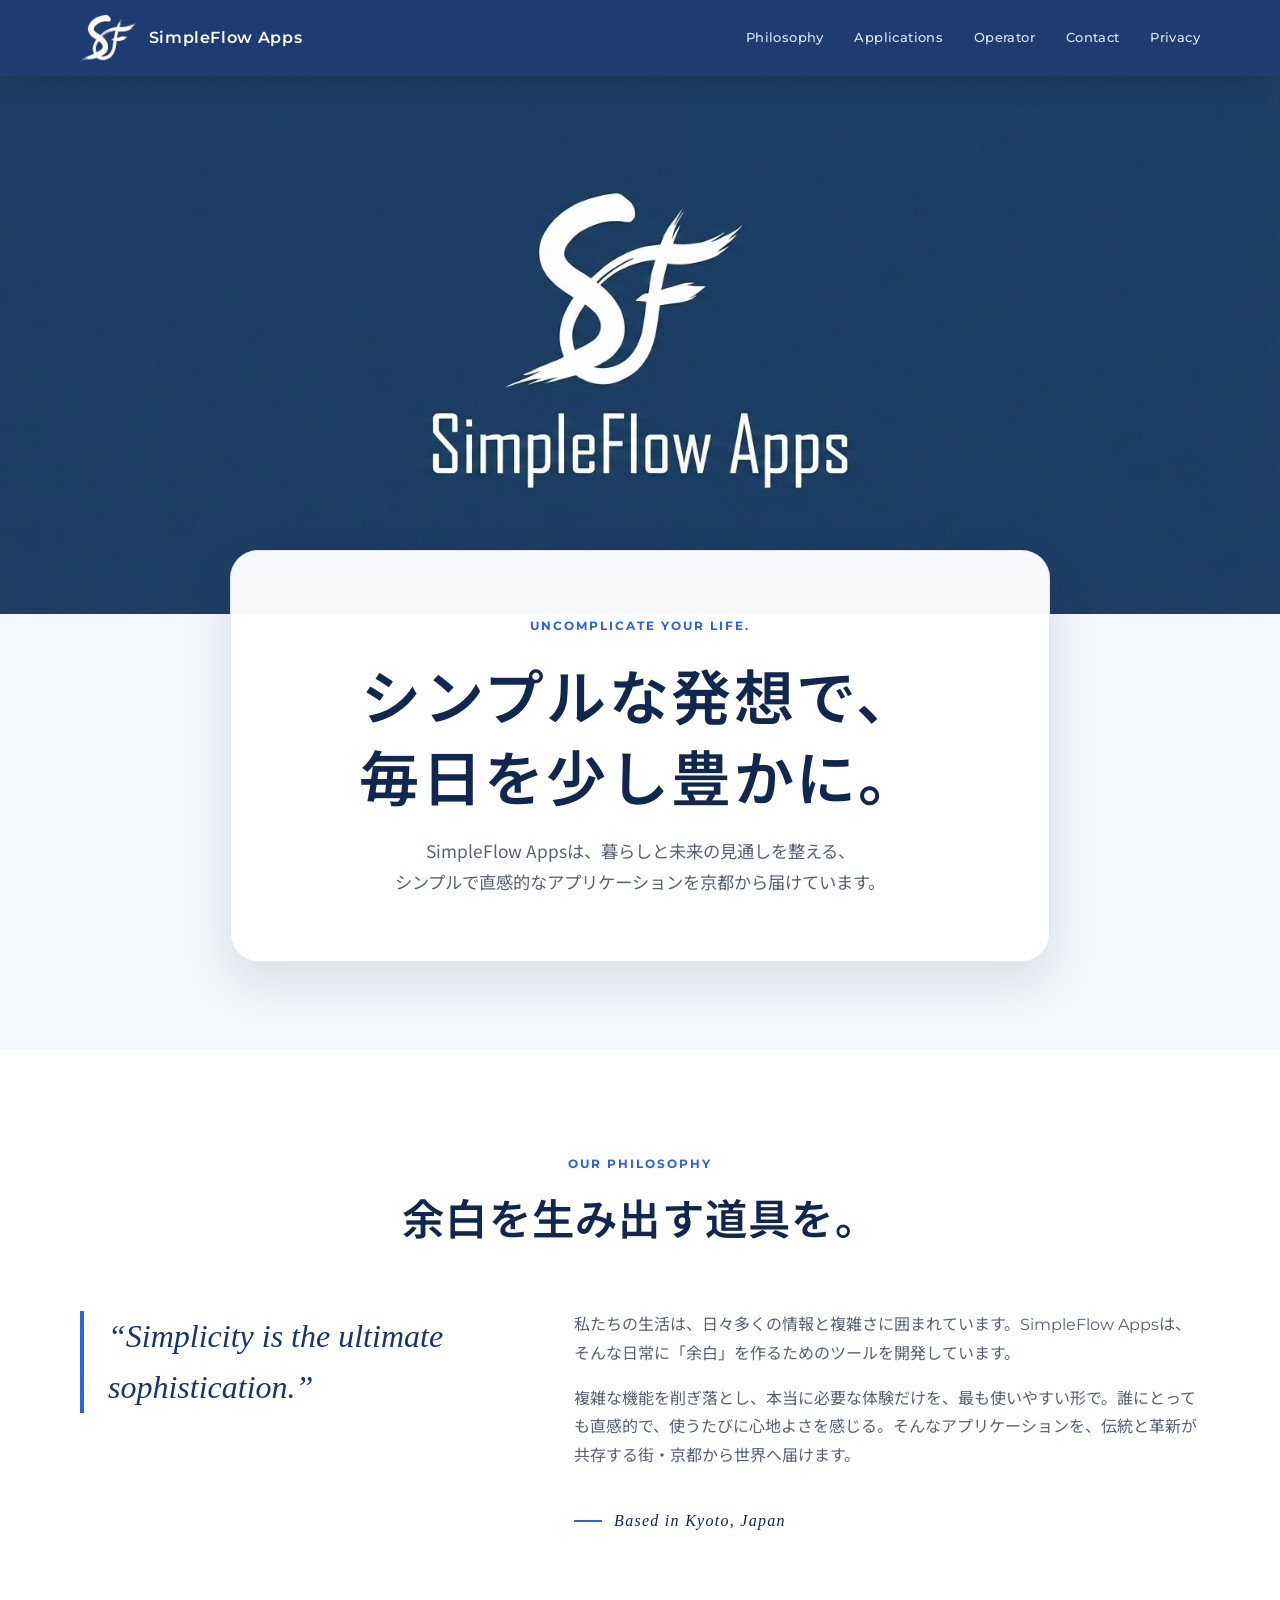
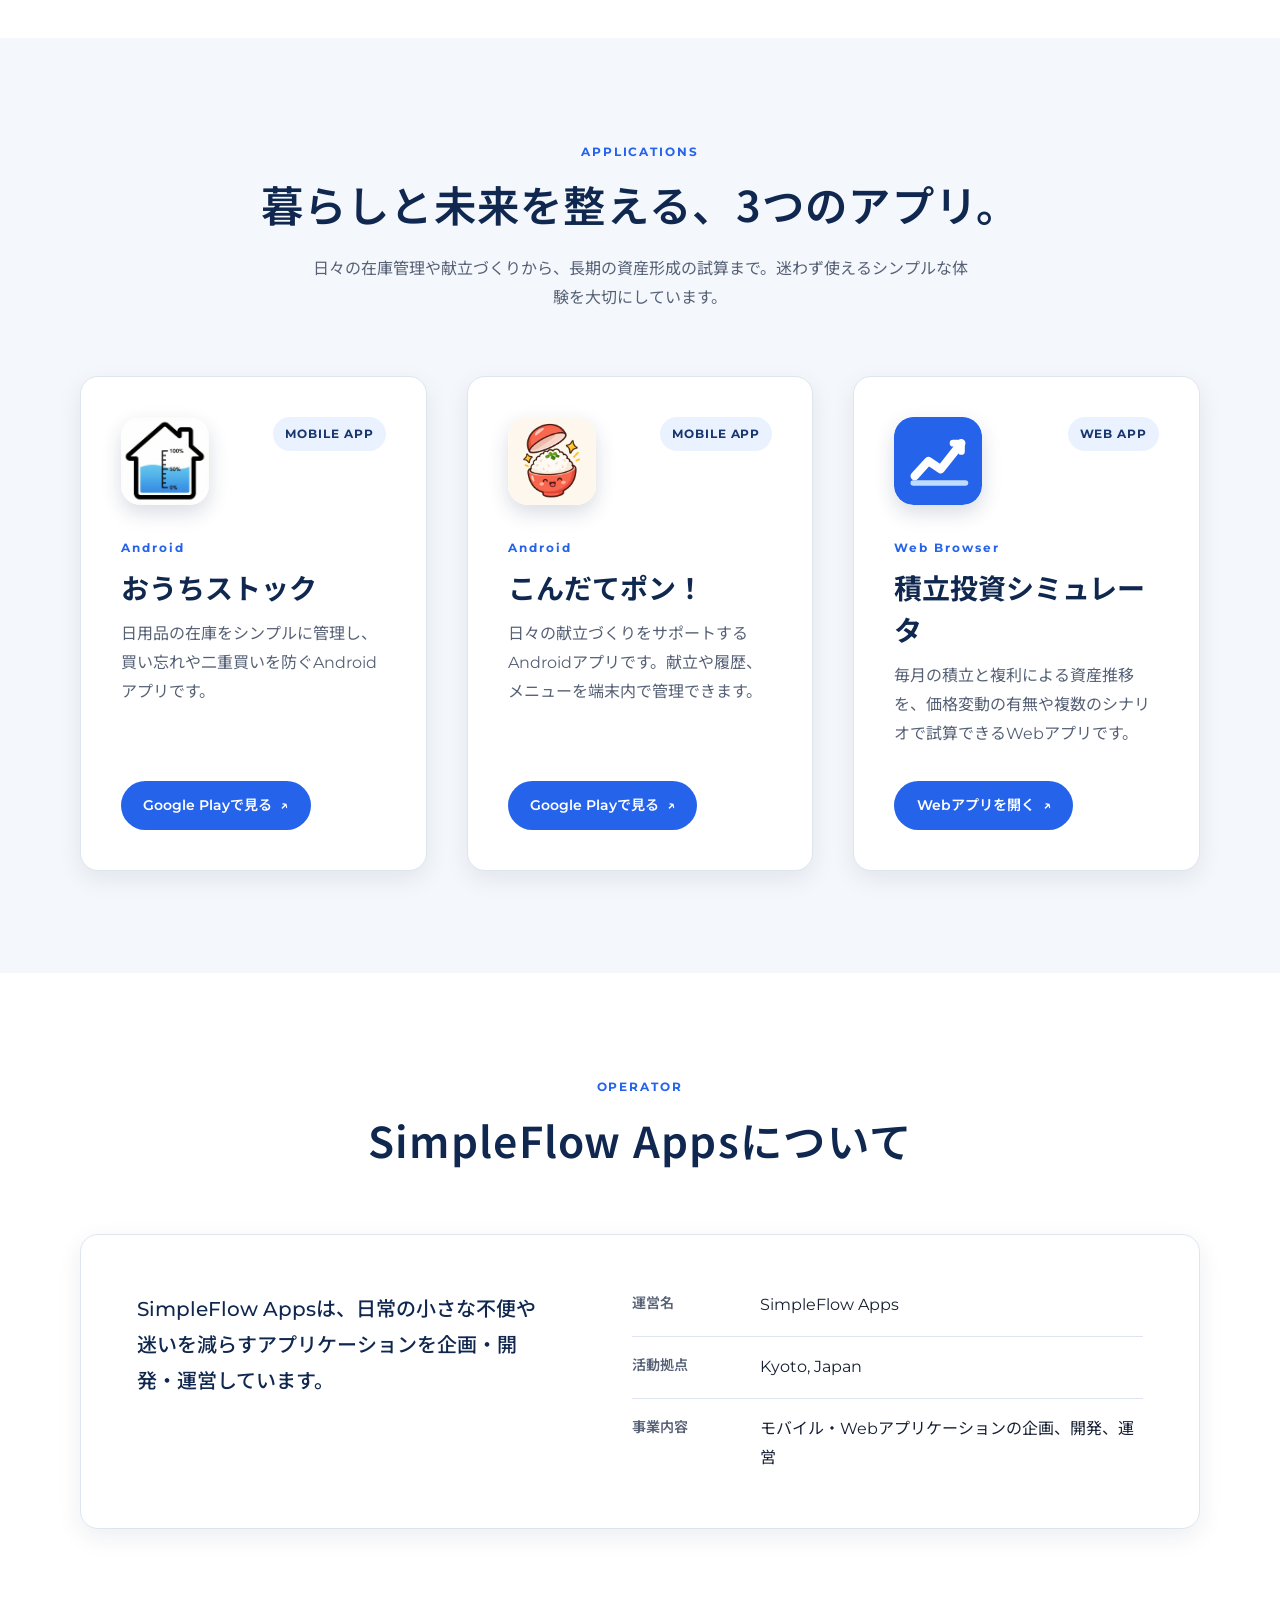
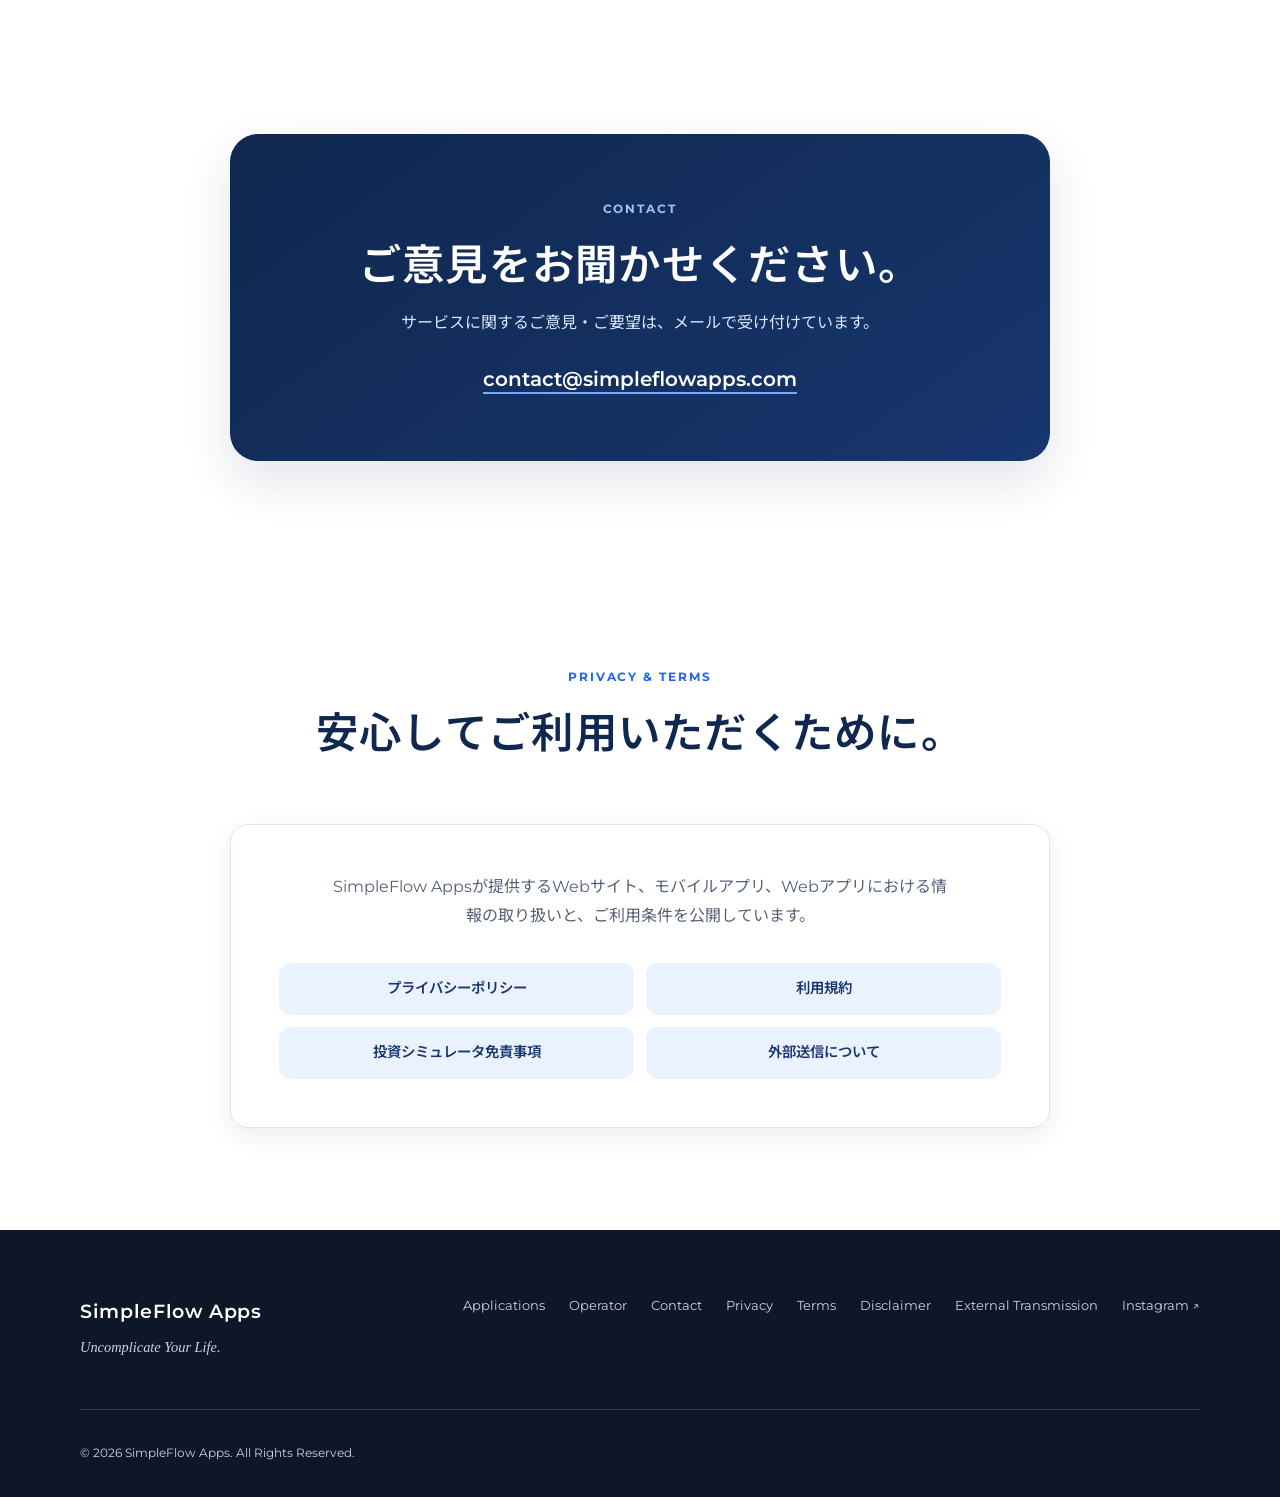
==== commit c131782b: "こんだてポン！のリンクを追加" ====
--- a/index.html
+++ b/index.html
@@ -219,7 +219,15 @@
                             </p>
                         </div>
                         <div class="app-card__footer">
-                            <p class="app-card__platform">近日公開予定</p>
+                            <a
+                                href="https://play.google.com/store/apps/details?id=com.simpleflowapps.kondatepon"
+                                class="button"
+                                target="_blank"
+                                rel="noopener noreferrer"
+                            >
+                                Google Playで見る
+                                <span aria-hidden="true">↗</span>
+                            </a>
                         </div>
                     </article>
 
--- a/assets/css/styles.css
+++ b/assets/css/styles.css
@@ -208,6 +208,10 @@
     font-size: 0.78rem;
     font-weight: 700;
     letter-spacing: 0.16em;
+}
+
+.eyebrow,
+.section-heading__label {
     text-transform: uppercase;
 }
 
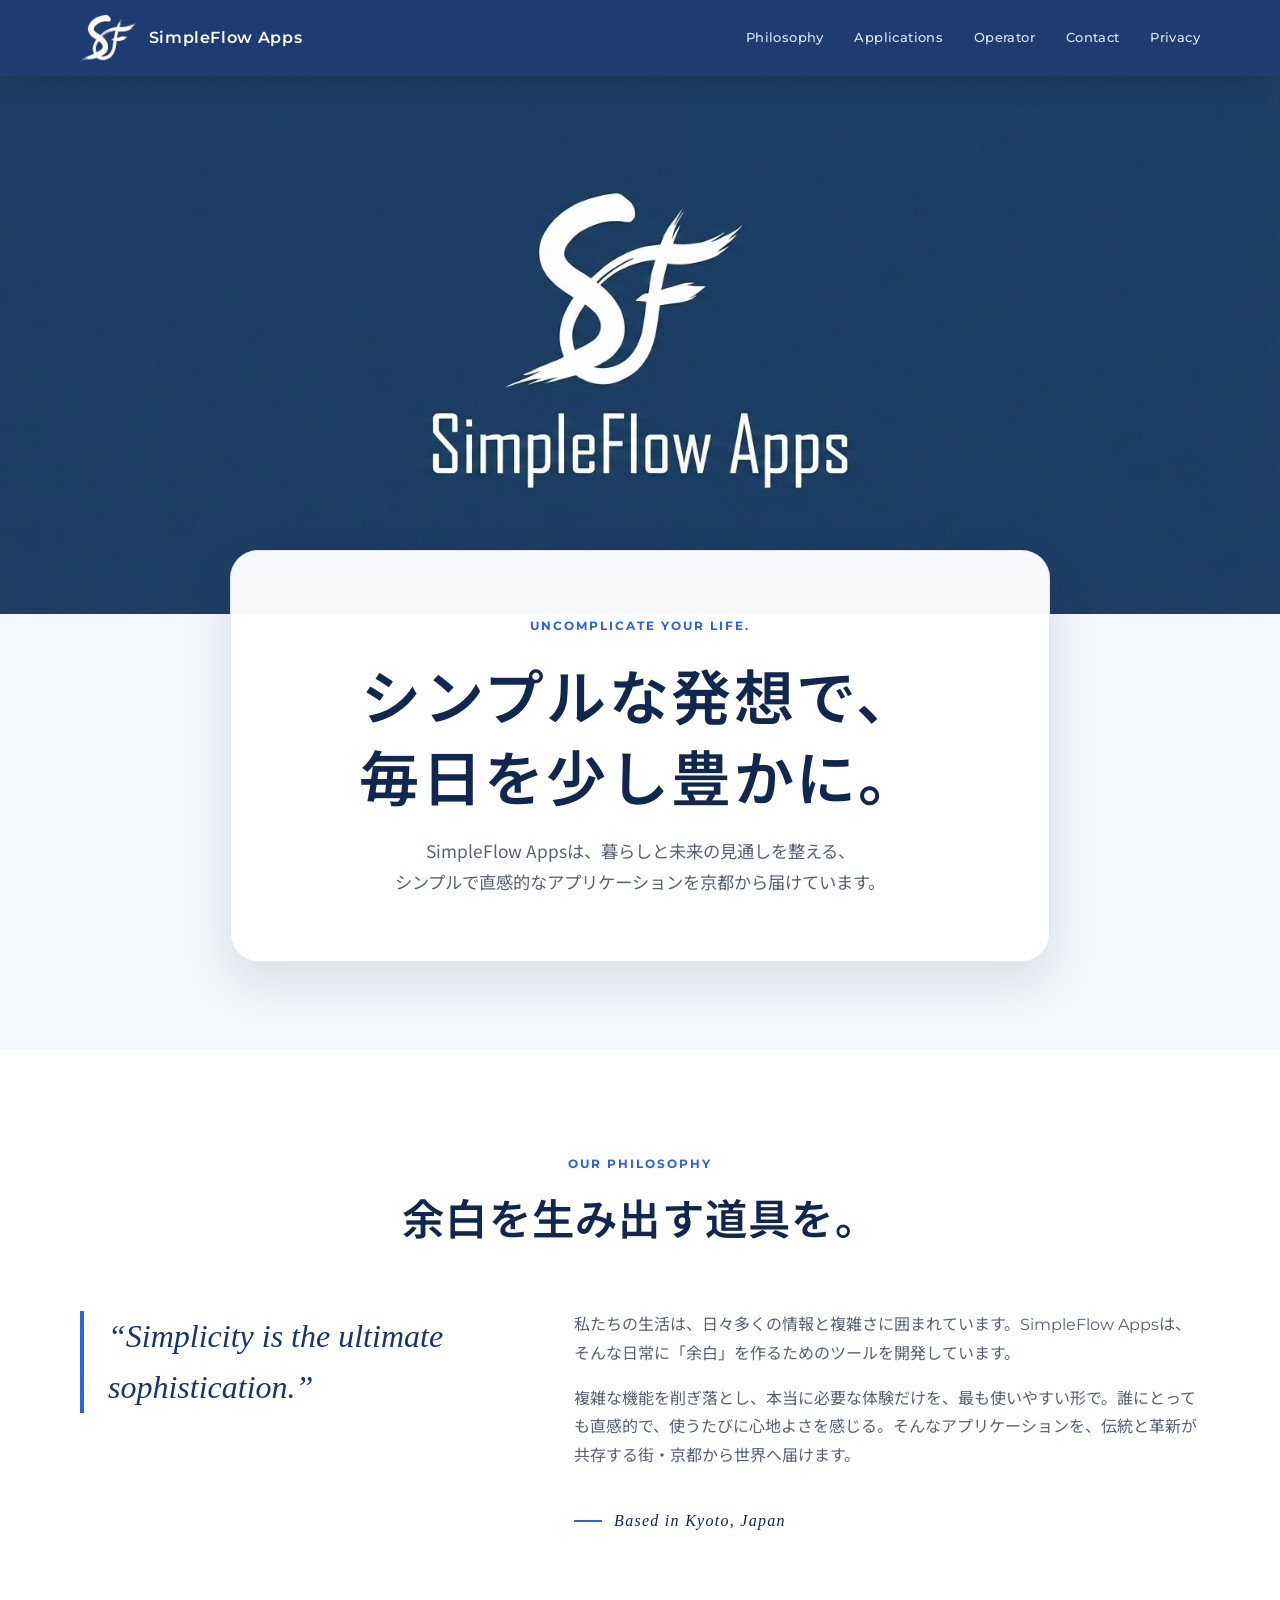
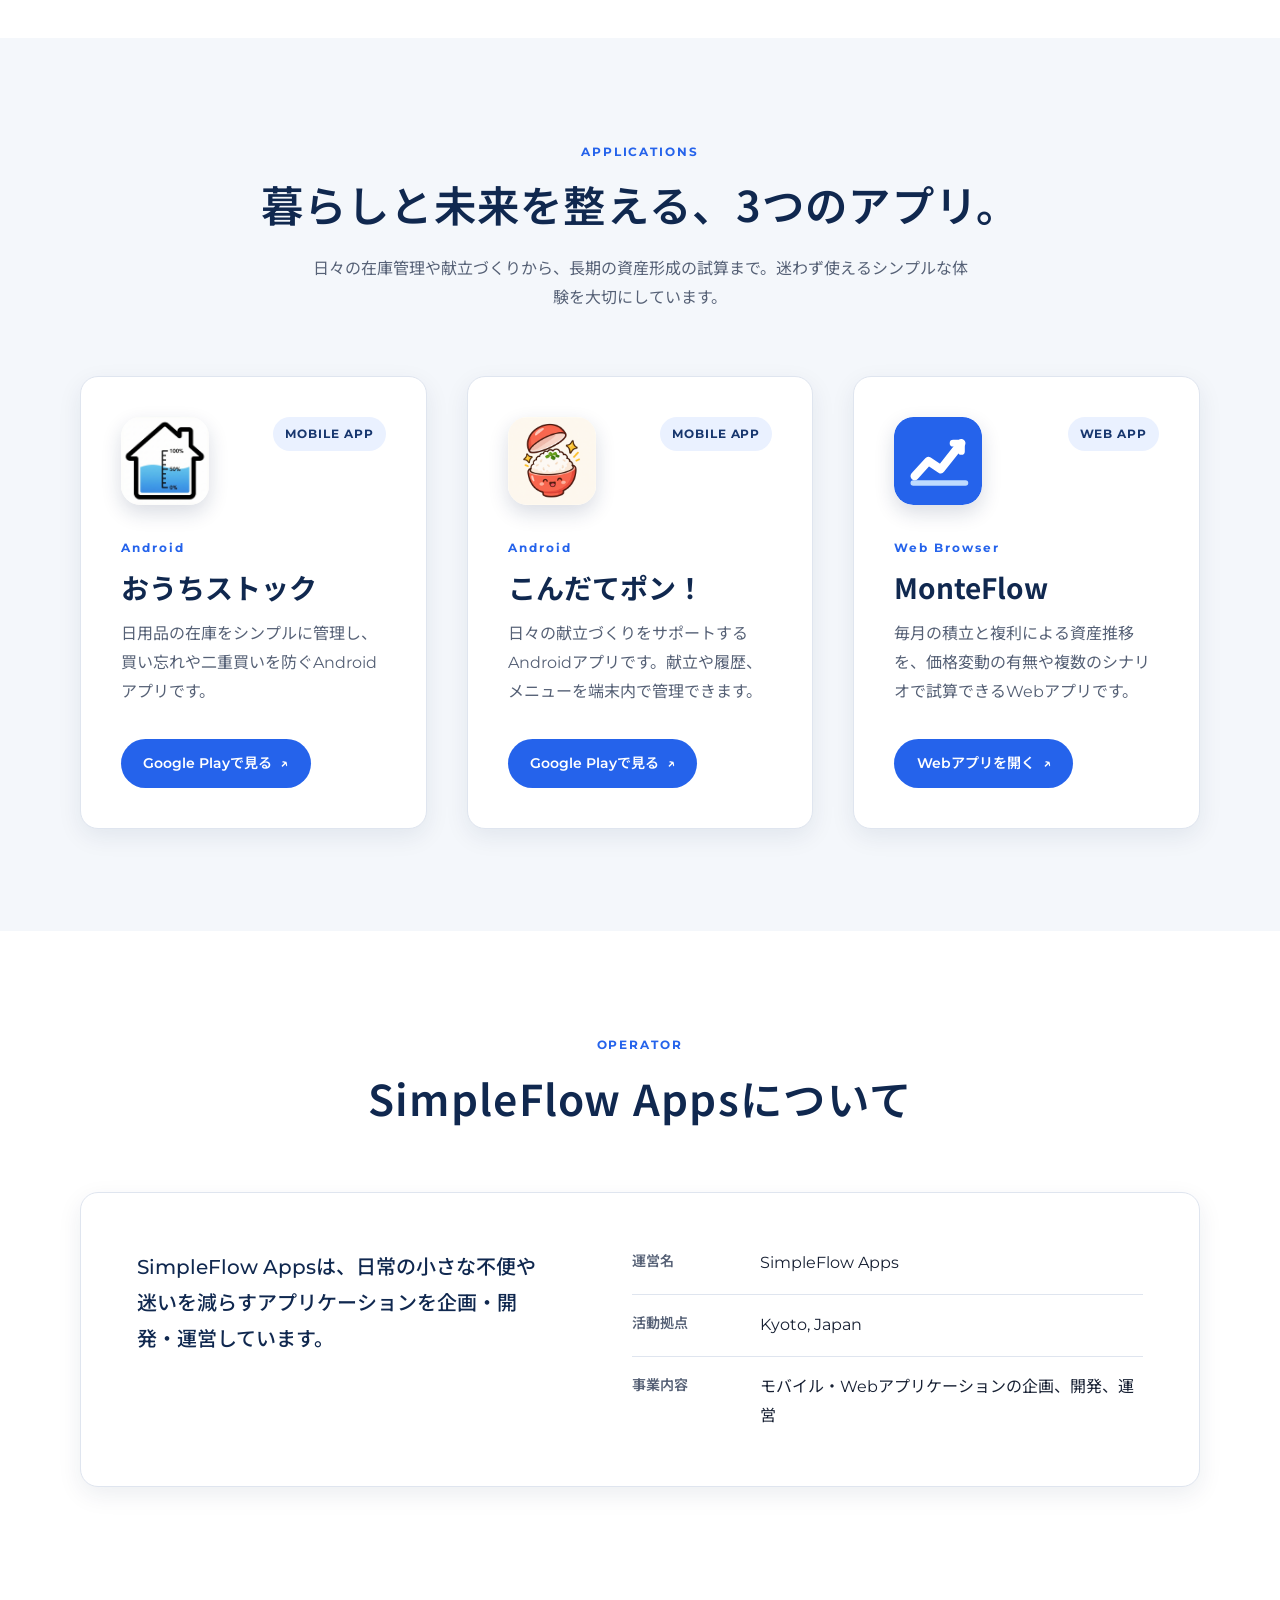
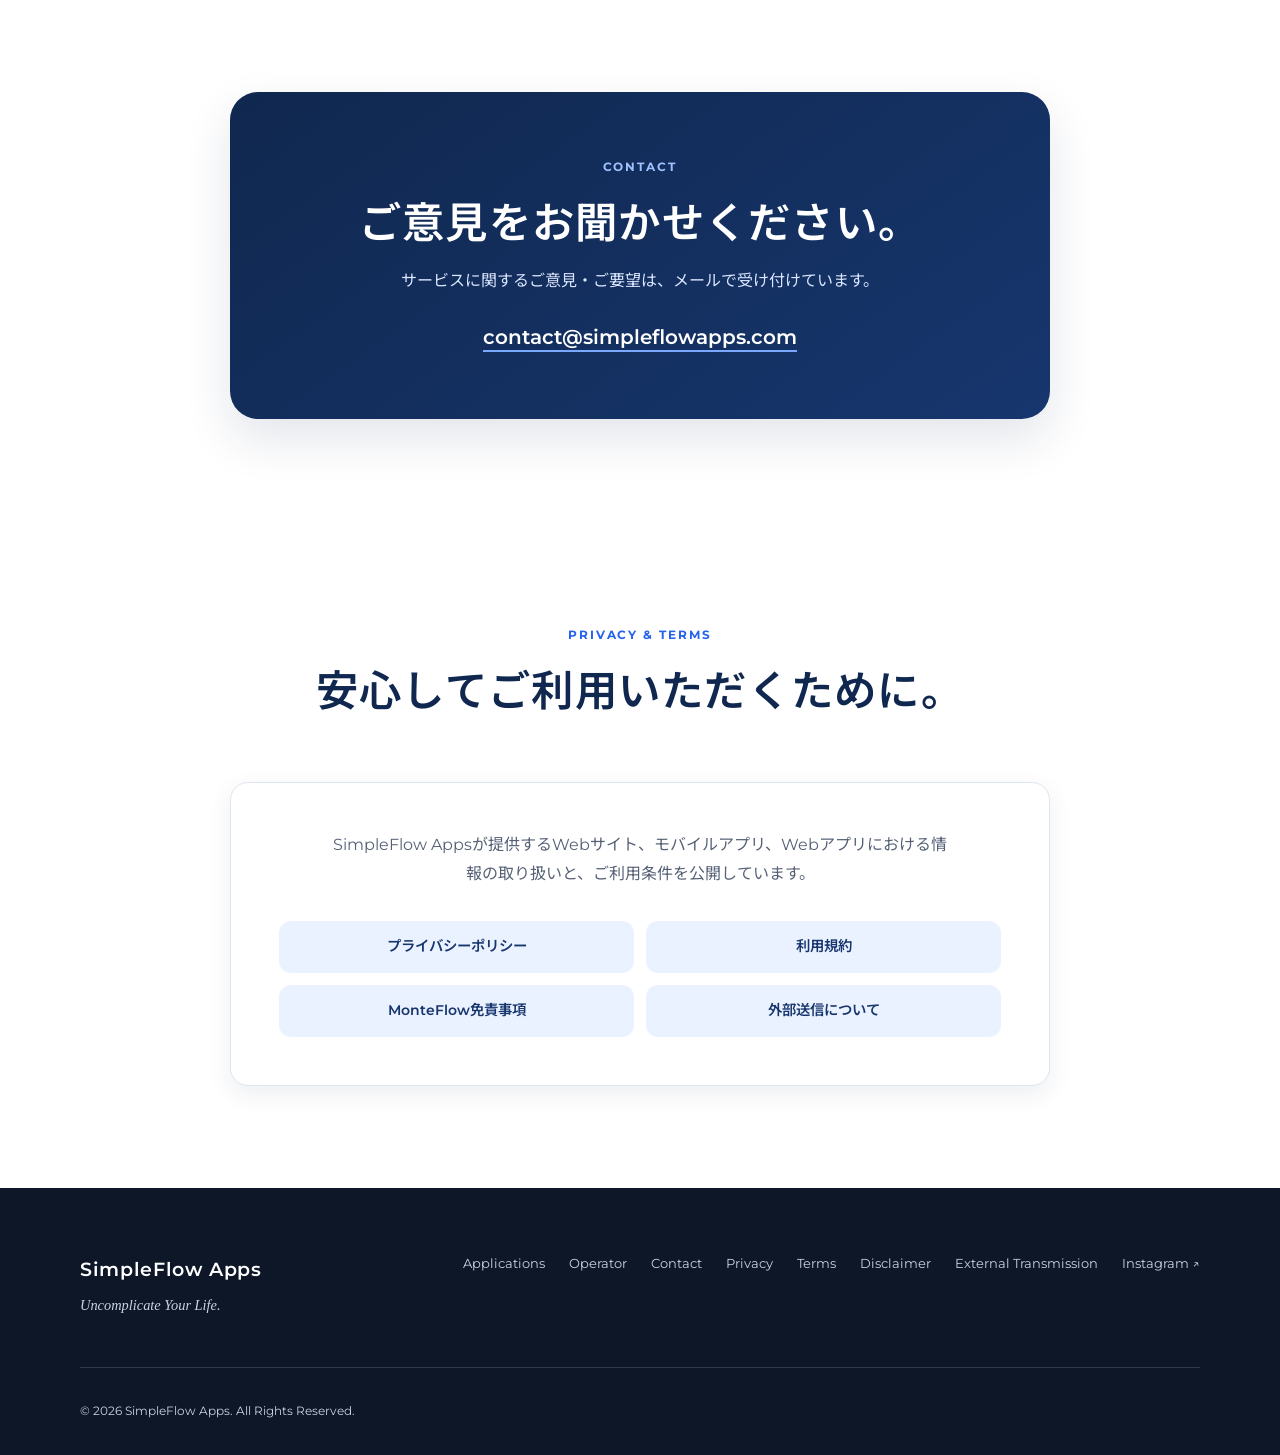
==== commit e1a25e42: "積立シミュレータの名前をMonteFlowに変更" ====
--- a/index.html
+++ b/index.html
@@ -4,7 +4,7 @@
     <meta charset="UTF-8">
     <meta name="viewport" content="width=device-width, initial-scale=1.0">
     <title>SimpleFlow Apps | 暮らしと未来を整えるアプリ</title>
-    <meta name="description" content="SimpleFlow Appsは、Androidアプリ「おうちストック」「こんだてポン！」とWebアプリ「積立投資シミュレータ」を企画・開発・運営しています。">
+    <meta name="description" content="SimpleFlow Appsは、Androidアプリ「おうちストック」「こんだてポン！」とWebアプリ「MonteFlow」を企画・開発・運営しています。">
     <meta name="theme-color" content="#17366e">
     <meta name="google-site-verification" content="uzgvcb3bELy7gBYTRzoglr5ovK8c68upmpFKeSqahS0">
     <meta name="google-adsense-account" content="ca-pub-1767999777690508">
@@ -14,7 +14,7 @@
     <meta property="og:locale" content="ja_JP">
     <meta property="og:site_name" content="SimpleFlow Apps">
     <meta property="og:title" content="SimpleFlow Apps | 暮らしと未来を整えるアプリ">
-    <meta property="og:description" content="SimpleFlow Appsは、Androidアプリ「おうちストック」「こんだてポン！」とWebアプリ「積立投資シミュレータ」を企画・開発・運営しています。">
+    <meta property="og:description" content="SimpleFlow Appsは、Androidアプリ「おうちストック」「こんだてポン！」とWebアプリ「MonteFlow」を企画・開発・運営しています。">
     <meta property="og:url" content="https://simpleflowapps.com/">
     <meta property="og:image" content="https://simpleflowapps.com/assets/images/og-image.jpg">
     <meta property="og:image:type" content="image/jpeg">
@@ -23,7 +23,7 @@
     <meta property="og:image:alt" content="SimpleFlow Apps">
     <meta name="twitter:card" content="summary_large_image">
     <meta name="twitter:title" content="SimpleFlow Apps | 暮らしと未来を整えるアプリ">
-    <meta name="twitter:description" content="SimpleFlow Appsは、Androidアプリ「おうちストック」「こんだてポン！」とWebアプリ「積立投資シミュレータ」を企画・開発・運営しています。">
+    <meta name="twitter:description" content="SimpleFlow Appsは、Androidアプリ「おうちストック」「こんだてポン！」とWebアプリ「MonteFlow」を企画・開発・運営しています。">
     <meta name="twitter:image" content="https://simpleflowapps.com/assets/images/og-image.jpg">
     <meta name="twitter:image:alt" content="SimpleFlow Apps">
 
@@ -75,7 +75,7 @@
                 {
                     "@type": "WebApplication",
                     "@id": "https://simulator.simpleflowapps.com/#web-application",
-                    "name": "積立投資シミュレータ",
+                    "name": "MonteFlow",
                     "url": "https://simulator.simpleflowapps.com/",
                     "description": "毎月の積立と複利による資産推移を、価格変動の有無や複数のシナリオで試算できるWebアプリです。",
                     "applicationCategory": "FinanceApplication",
@@ -246,7 +246,7 @@
                         </div>
                         <div class="app-card__body">
                             <p class="app-card__platform">Web Browser</p>
-                            <h3>積立投資シミュレータ</h3>
+                            <h3>MonteFlow</h3>
                             <p>
                                 毎月の積立と複利による資産推移を、価格変動の有無や複数のシナリオで試算できるWebアプリです。
                             </p>
@@ -317,7 +317,7 @@
                 <div class="legal-summary__links">
                     <a href="privacy/">プライバシーポリシー</a>
                     <a href="terms/">利用規約</a>
-                    <a href="disclaimer/">投資シミュレータ免責事項</a>
+                    <a href="disclaimer/">MonteFlow免責事項</a>
                     <a href="external-transmission/">外部送信について</a>
                 </div>
             </div>
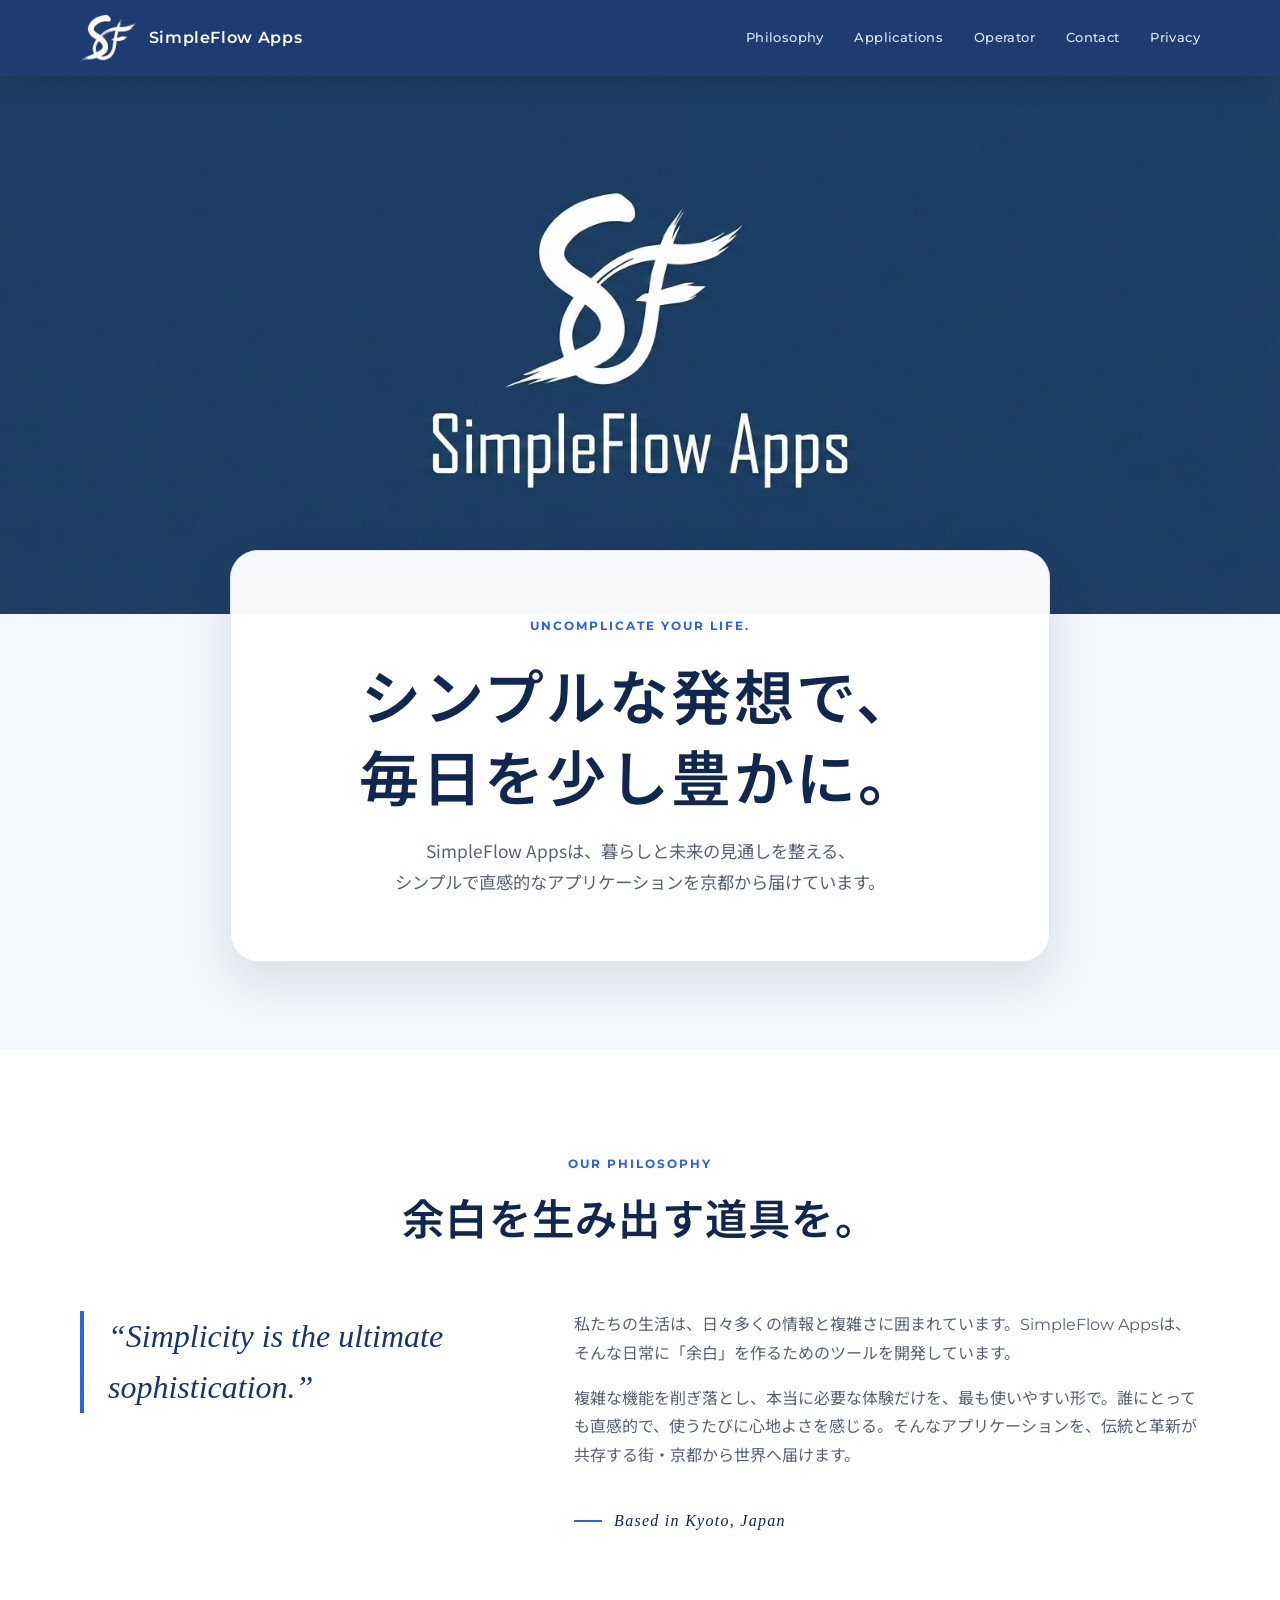
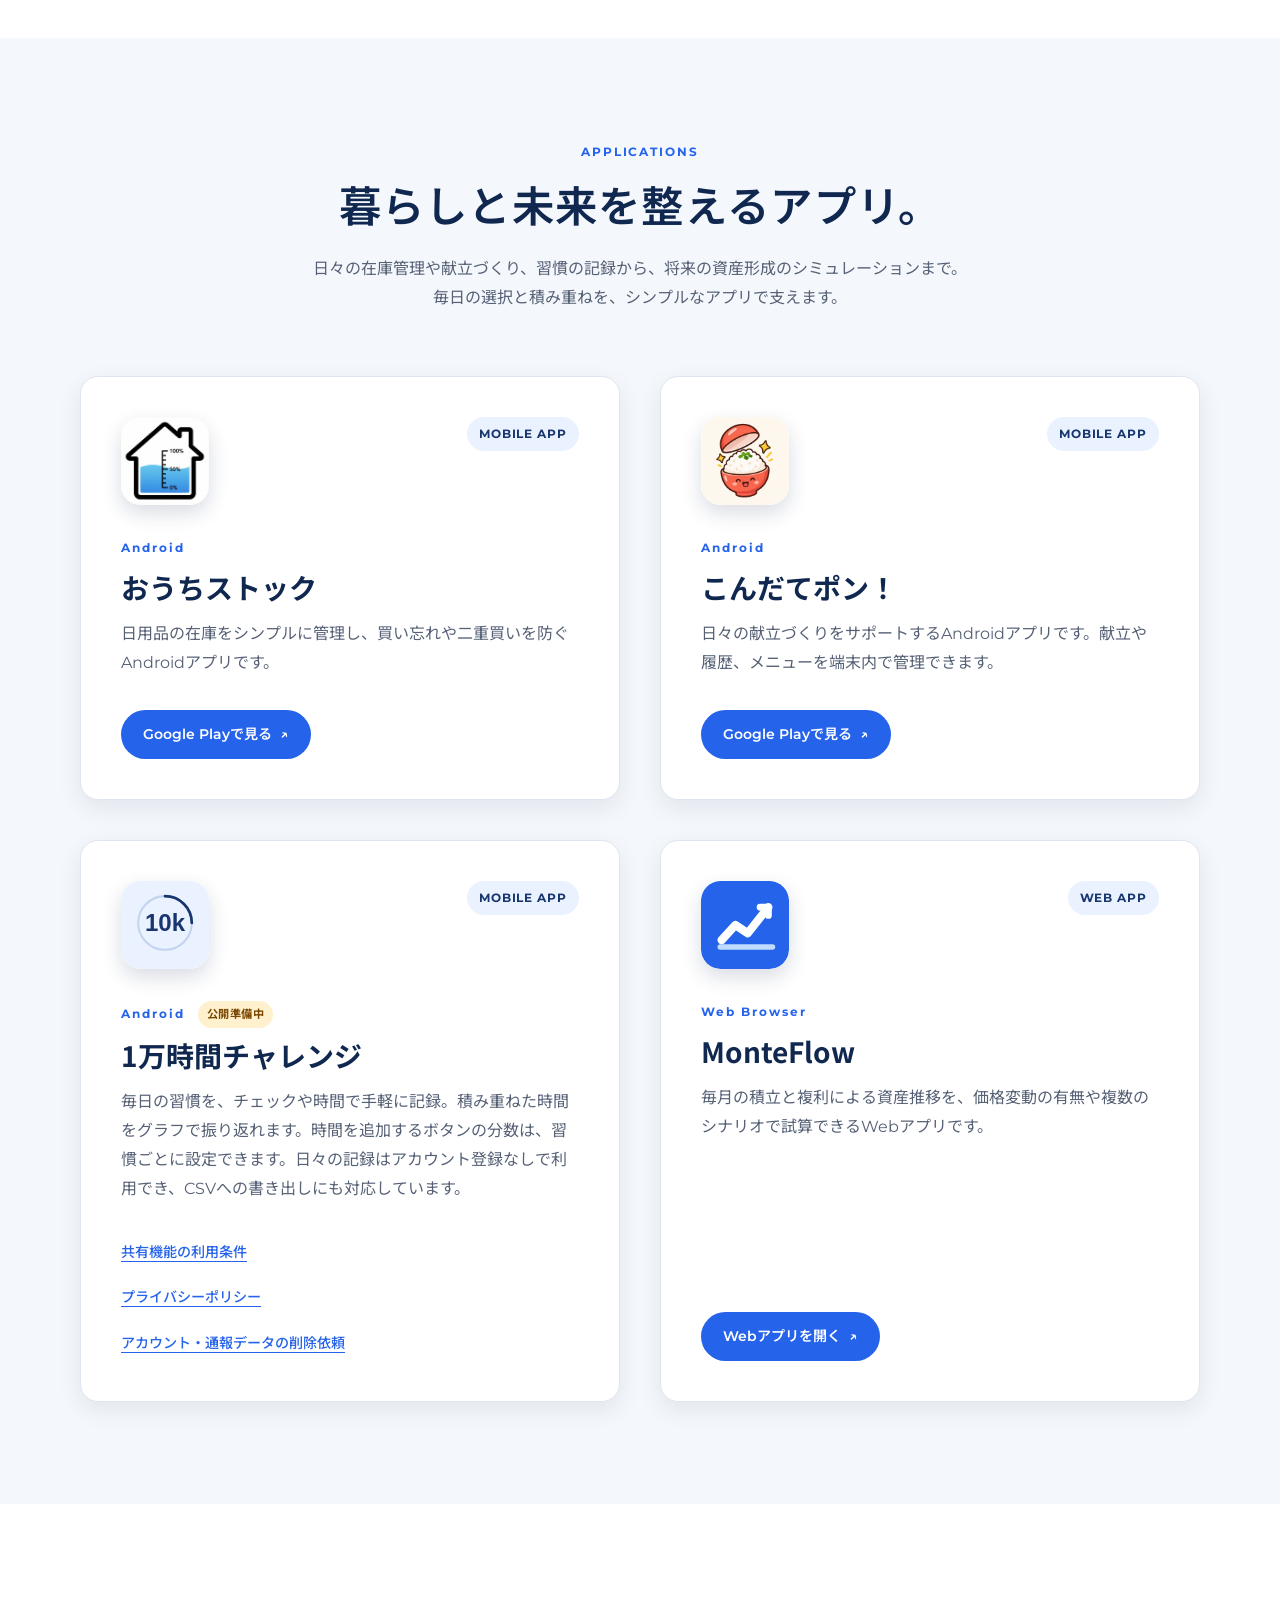
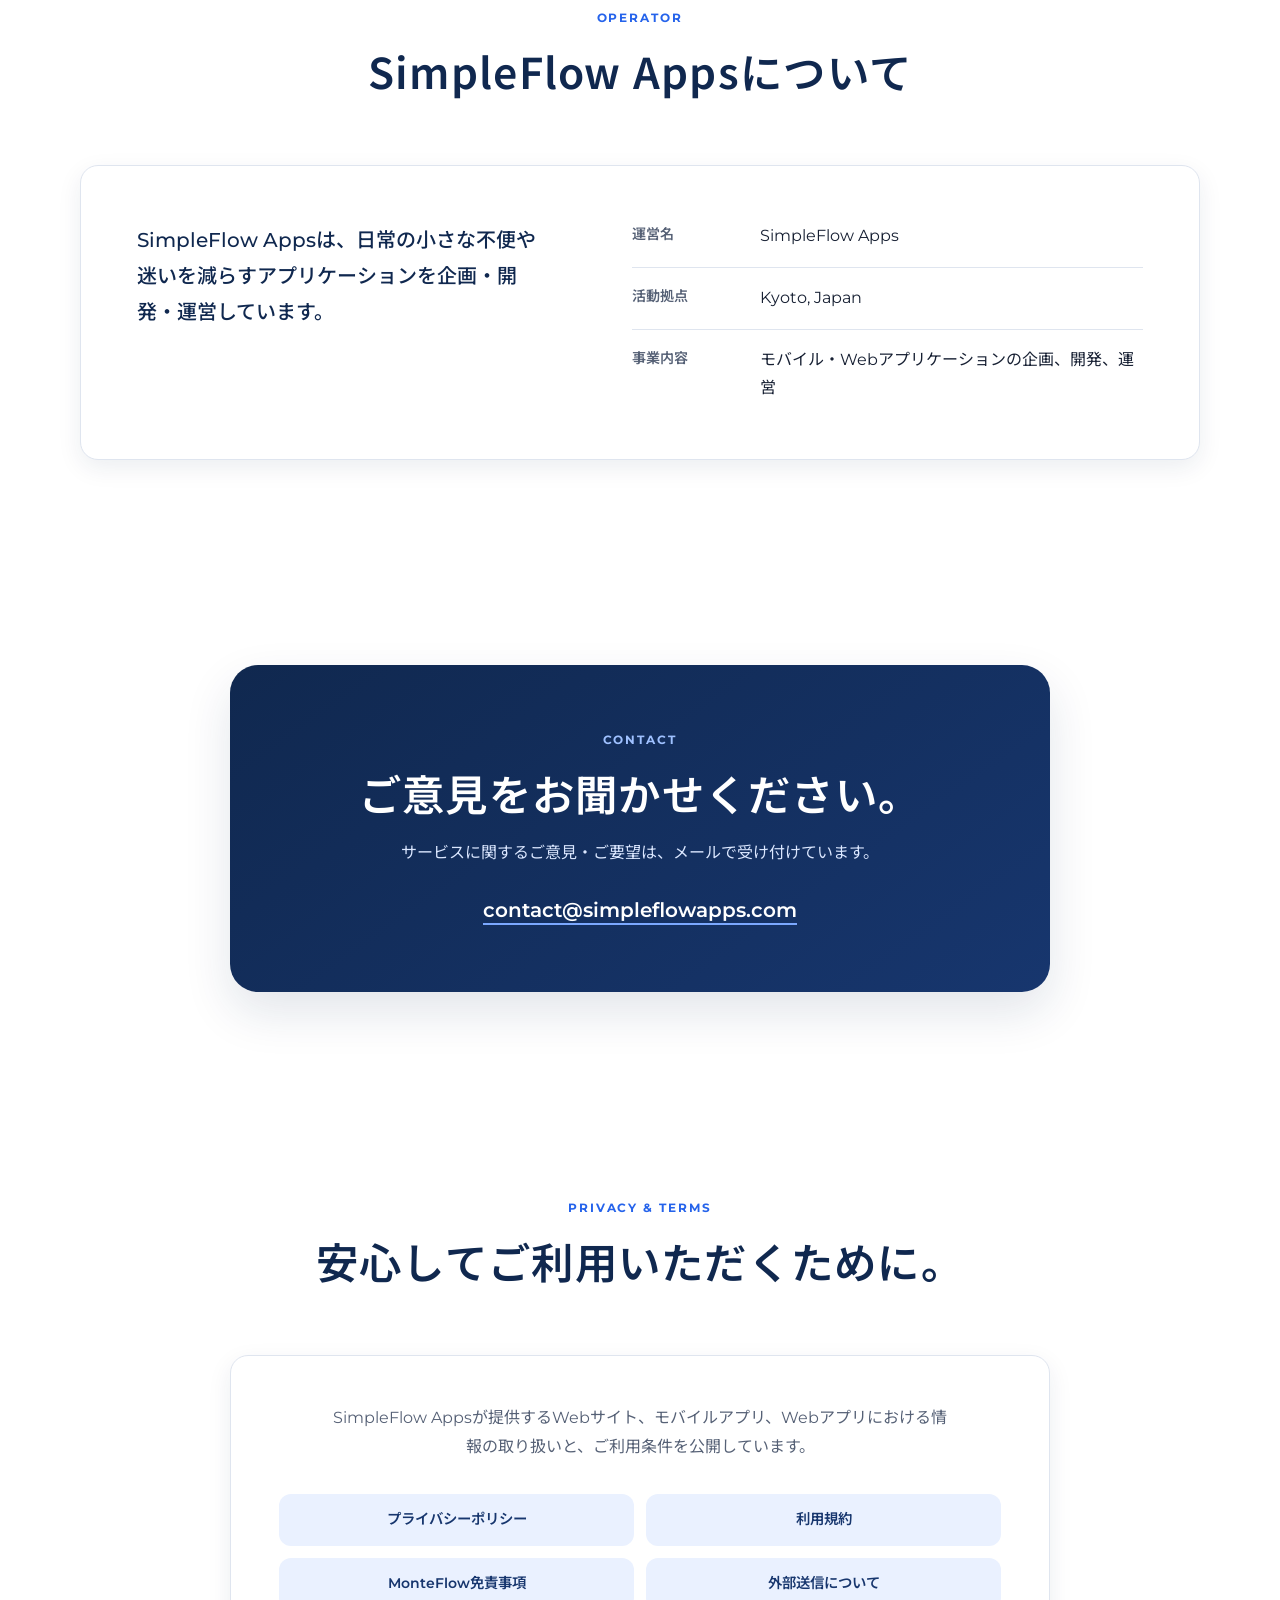
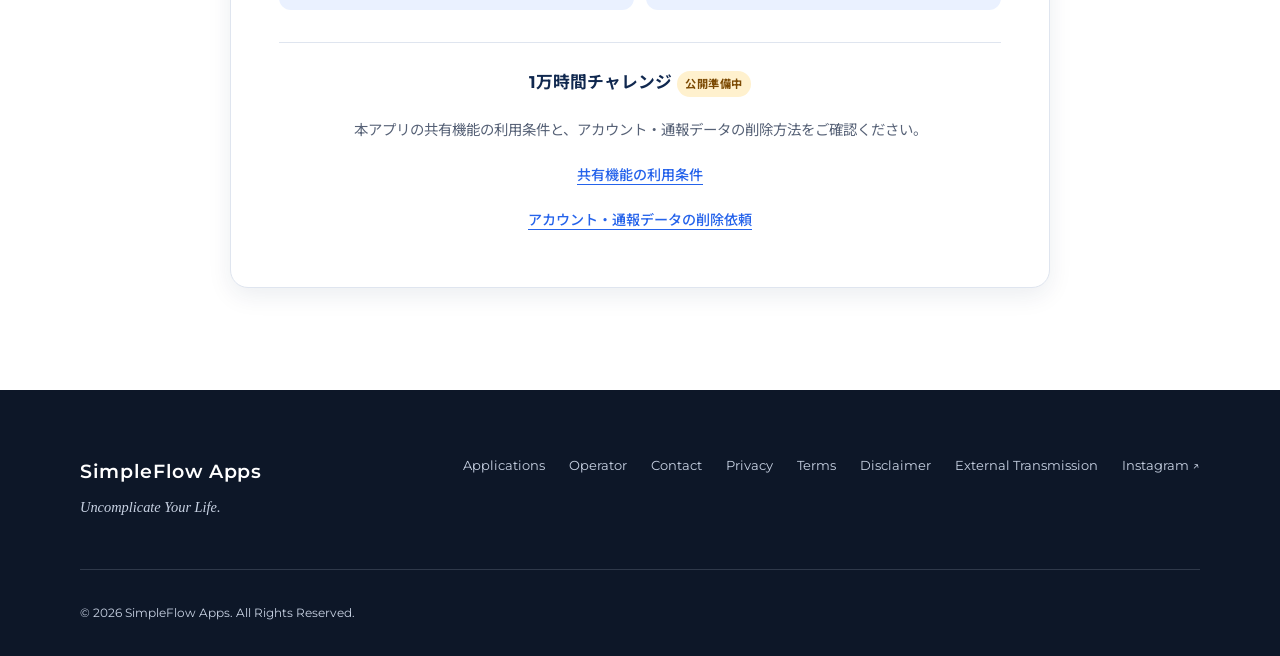
==== commit ab77389d: "1万時間チャレンジの掲載準備" ====
--- a/index.html
+++ b/index.html
@@ -4,7 +4,7 @@
     <meta charset="UTF-8">
     <meta name="viewport" content="width=device-width, initial-scale=1.0">
     <title>SimpleFlow Apps | 暮らしと未来を整えるアプリ</title>
-    <meta name="description" content="SimpleFlow Appsは、Androidアプリ「おうちストック」「こんだてポン！」とWebアプリ「MonteFlow」を企画・開発・運営しています。">
+    <meta name="description" content="SimpleFlow Appsは、「おうちストック」「こんだてポン！」「MonteFlow」を提供し、習慣を記録するAndroidアプリ「1万時間チャレンジ」を公開準備中です。">
     <meta name="theme-color" content="#17366e">
     <meta name="google-site-verification" content="uzgvcb3bELy7gBYTRzoglr5ovK8c68upmpFKeSqahS0">
     <meta name="google-adsense-account" content="ca-pub-1767999777690508">
@@ -14,7 +14,7 @@
     <meta property="og:locale" content="ja_JP">
     <meta property="og:site_name" content="SimpleFlow Apps">
     <meta property="og:title" content="SimpleFlow Apps | 暮らしと未来を整えるアプリ">
-    <meta property="og:description" content="SimpleFlow Appsは、Androidアプリ「おうちストック」「こんだてポン！」とWebアプリ「MonteFlow」を企画・開発・運営しています。">
+    <meta property="og:description" content="SimpleFlow Appsは、「おうちストック」「こんだてポン！」「MonteFlow」を提供し、習慣を記録するAndroidアプリ「1万時間チャレンジ」を公開準備中です。">
     <meta property="og:url" content="https://simpleflowapps.com/">
     <meta property="og:image" content="https://simpleflowapps.com/assets/images/og-image.jpg">
     <meta property="og:image:type" content="image/jpeg">
@@ -23,7 +23,7 @@
     <meta property="og:image:alt" content="SimpleFlow Apps">
     <meta name="twitter:card" content="summary_large_image">
     <meta name="twitter:title" content="SimpleFlow Apps | 暮らしと未来を整えるアプリ">
-    <meta name="twitter:description" content="SimpleFlow Appsは、Androidアプリ「おうちストック」「こんだてポン！」とWebアプリ「MonteFlow」を企画・開発・運営しています。">
+    <meta name="twitter:description" content="SimpleFlow Appsは、「おうちストック」「こんだてポン！」「MonteFlow」を提供し、習慣を記録するAndroidアプリ「1万時間チャレンジ」を公開準備中です。">
     <meta name="twitter:image" content="https://simpleflowapps.com/assets/images/og-image.jpg">
     <meta name="twitter:image:alt" content="SimpleFlow Apps">
 
@@ -158,9 +158,9 @@
             <div class="section">
                 <div class="section-heading">
                     <p class="section-heading__label">Applications</p>
-                    <h2 id="apps-title">暮らしと未来を整える、3つのアプリ。</h2>
+                    <h2 id="apps-title">暮らしと未来を整えるアプリ。</h2>
                     <p class="section-heading__description">
-                        日々の在庫管理や献立づくりから、長期の資産形成の試算まで。迷わず使えるシンプルな体験を大切にしています。
+                        日々の在庫管理や献立づくり、習慣の記録から、将来の資産形成のシミュレーションまで。毎日の選択と積み重ねを、シンプルなアプリで支えます。
                     </p>
                 </div>
 
@@ -228,6 +228,36 @@
                                 Google Playで見る
                                 <span aria-hidden="true">↗</span>
                             </a>
+                        </div>
+                    </article>
+
+                    <article id="app-10000hours" class="app-card" aria-labelledby="app-10000hours-title">
+                        <div class="app-card__header">
+                            <!-- 正式アイコンの決定後、この画像のsrcを差し替えます。 -->
+                            <img
+                                src="assets/images/10000hours-placeholder.svg"
+                                alt=""
+                                class="app-card__icon"
+                                width="128"
+                                height="128"
+                                loading="lazy"
+                                decoding="async"
+                            >
+                            <span class="app-card__type">Mobile App</span>
+                        </div>
+                        <div class="app-card__body">
+                            <p class="app-card__platform">Android <span class="status-label status-label--planned">公開準備中</span></p>
+                            <h3 id="app-10000hours-title">1万時間チャレンジ</h3>
+                            <p>
+                                毎日の習慣を、チェックや時間で手軽に記録。積み重ねた時間をグラフで振り返れます。時間を追加するボタンの分数は、習慣ごとに設定できます。日々の記録はアカウント登録なしで利用でき、CSVへの書き出しにも対応しています。
+                            </p>
+                        </div>
+                        <div class="app-card__footer">
+                            <ul class="app-card__links">
+                                <li><a href="10000hours/terms/">共有機能の利用条件</a></li>
+                                <li><a href="privacy/#10000hours">プライバシーポリシー</a></li>
+                                <li><a href="10000hours/delete-account/">アカウント・通報データの削除依頼</a></li>
+                            </ul>
                         </div>
                     </article>
 
@@ -320,6 +350,14 @@
                     <a href="disclaimer/">MonteFlow免責事項</a>
                     <a href="external-transmission/">外部送信について</a>
                 </div>
+                <div class="legal-summary__app">
+                    <h3>1万時間チャレンジ <span class="status-label status-label--planned">公開準備中</span></h3>
+                    <p>本アプリの共有機能の利用条件と、アカウント・通報データの削除方法をご確認ください。</p>
+                    <ul class="app-card__links app-card__links--centered">
+                        <li><a href="10000hours/terms/">共有機能の利用条件</a></li>
+                        <li><a href="10000hours/delete-account/">アカウント・通報データの削除依頼</a></li>
+                    </ul>
+                </div>
             </div>
         </section>
     </main>
--- a/assets/css/styles.css
+++ b/assets/css/styles.css
@@ -327,7 +327,7 @@
 
 .app-grid {
     display: grid;
-    grid-template-columns: repeat(3, minmax(0, 1fr));
+    grid-template-columns: repeat(2, minmax(0, 1fr));
     gap: clamp(1.5rem, 4vw, 2.5rem);
 }
 
@@ -397,6 +397,109 @@
 .app-card__footer {
     margin-top: auto;
     padding-top: 2rem;
+}
+
+.app-card__platform .status-label {
+    margin: 0 0 0 0.5rem;
+    vertical-align: middle;
+}
+
+.app-card__links {
+    display: grid;
+    margin: 0;
+    padding: 0;
+    gap: 0.65rem;
+    list-style: none;
+}
+
+.app-card__links a {
+    display: inline-block;
+    padding: 0.3rem 0;
+    color: var(--action-blue);
+    font-size: 0.88rem;
+    font-weight: 500;
+    text-decoration: underline;
+    text-underline-offset: 0.25rem;
+    overflow-wrap: anywhere;
+}
+
+.app-card__links a:hover {
+    color: var(--brand-blue-deep);
+}
+
+.app-card__links--centered {
+    justify-items: center;
+}
+
+.legal-summary__app {
+    margin-top: 2rem;
+    padding-top: 1.5rem;
+    border-top: 1px solid var(--border);
+}
+
+.legal-summary__app h3 {
+    margin: 0;
+    color: var(--brand-blue-deep);
+    font-size: 1.05rem;
+}
+
+.legal-summary__app > p {
+    color: var(--text-secondary);
+    font-size: 0.9rem;
+}
+
+.legal-document__app-name {
+    margin: 1rem 0 0;
+    color: var(--brand-blue);
+    font-size: 1.05rem;
+    font-weight: 600;
+}
+
+.legal-document__notice {
+    margin-top: 1.5rem;
+}
+
+.legal-document__notice p {
+    margin: 0.5rem 0;
+}
+
+.legal-document__notice p:first-child {
+    margin-top: 0;
+}
+
+.legal-document__notice p:last-child {
+    margin-bottom: 0;
+}
+
+.legal-toc {
+    margin-bottom: 2.5rem;
+    padding: 1.25rem;
+    background: var(--surface-soft);
+    border-radius: 0.75rem;
+}
+
+.legal-toc ol {
+    display: grid;
+    margin: 0;
+    padding-left: 1.4rem;
+    gap: 0.5rem;
+}
+
+.legal-toc a {
+    color: var(--action-blue);
+    font-size: 0.9rem;
+    text-decoration: underline;
+    text-underline-offset: 0.2rem;
+}
+
+.legal-section a.button {
+    color: var(--surface);
+    text-decoration: none;
+}
+
+.legal-contact,
+.legal-section {
+    overflow-wrap: anywhere;
 }
 
 .button {
@@ -656,6 +759,13 @@
     font-size: 1.08rem;
 }
 
+.legal-section h4 {
+    margin: 1.5rem 0 0.5rem;
+    color: var(--brand-blue-deep);
+    font-family: "Noto Sans JP", sans-serif;
+    font-size: 1rem;
+}
+
 .legal-section p,
 .legal-section li,
 .legal-section dd {
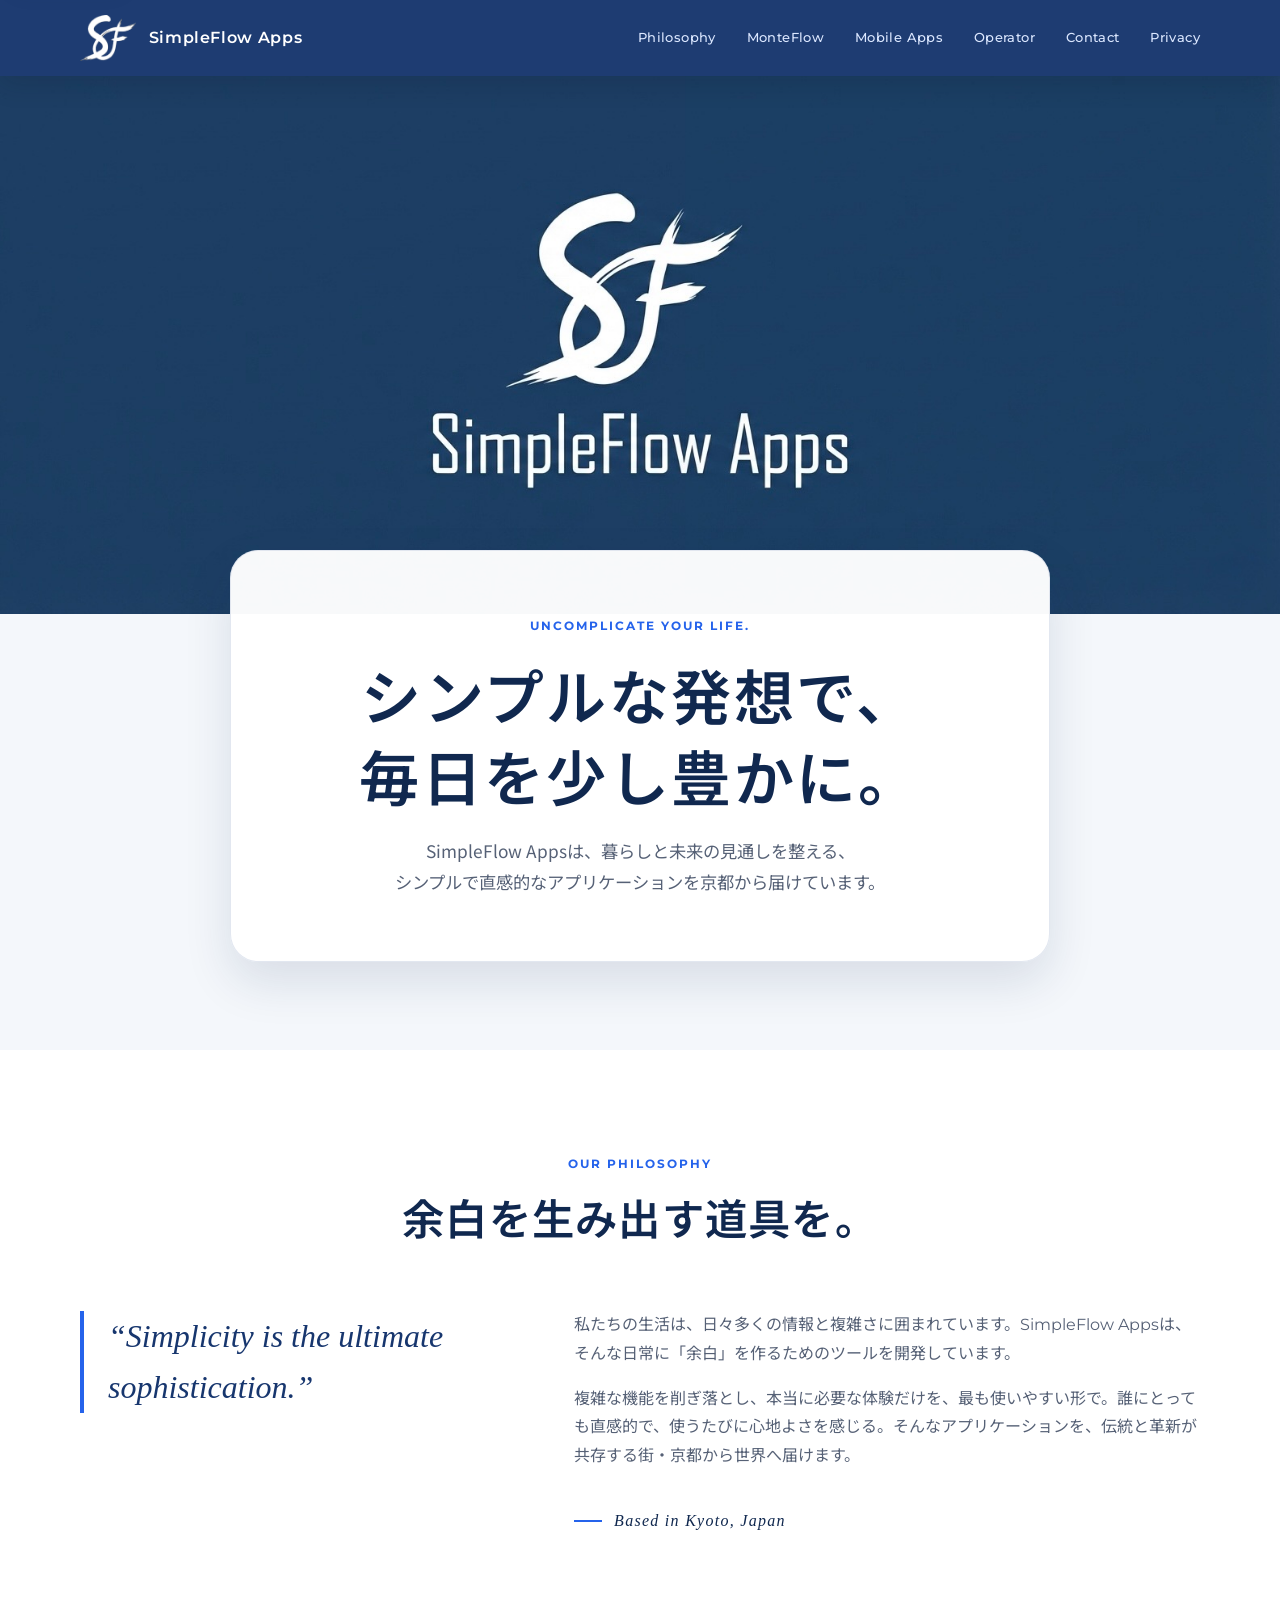
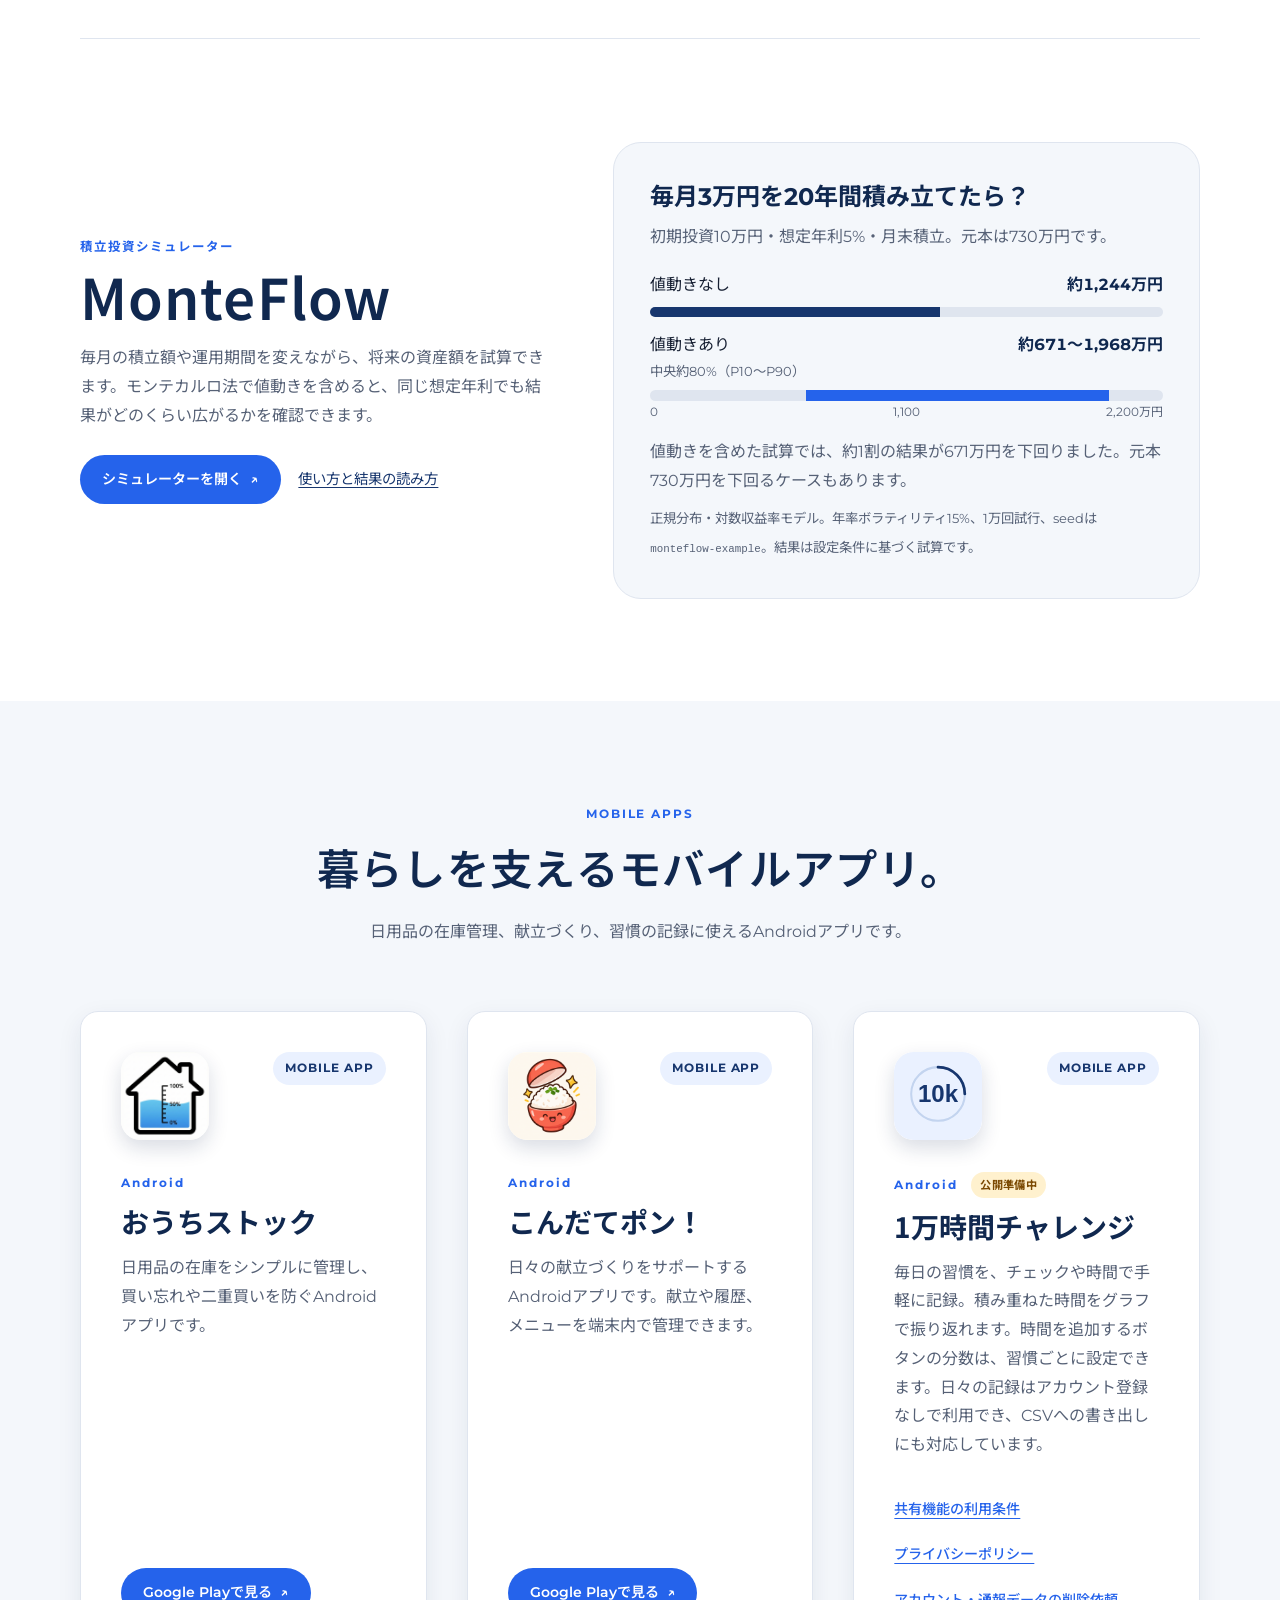
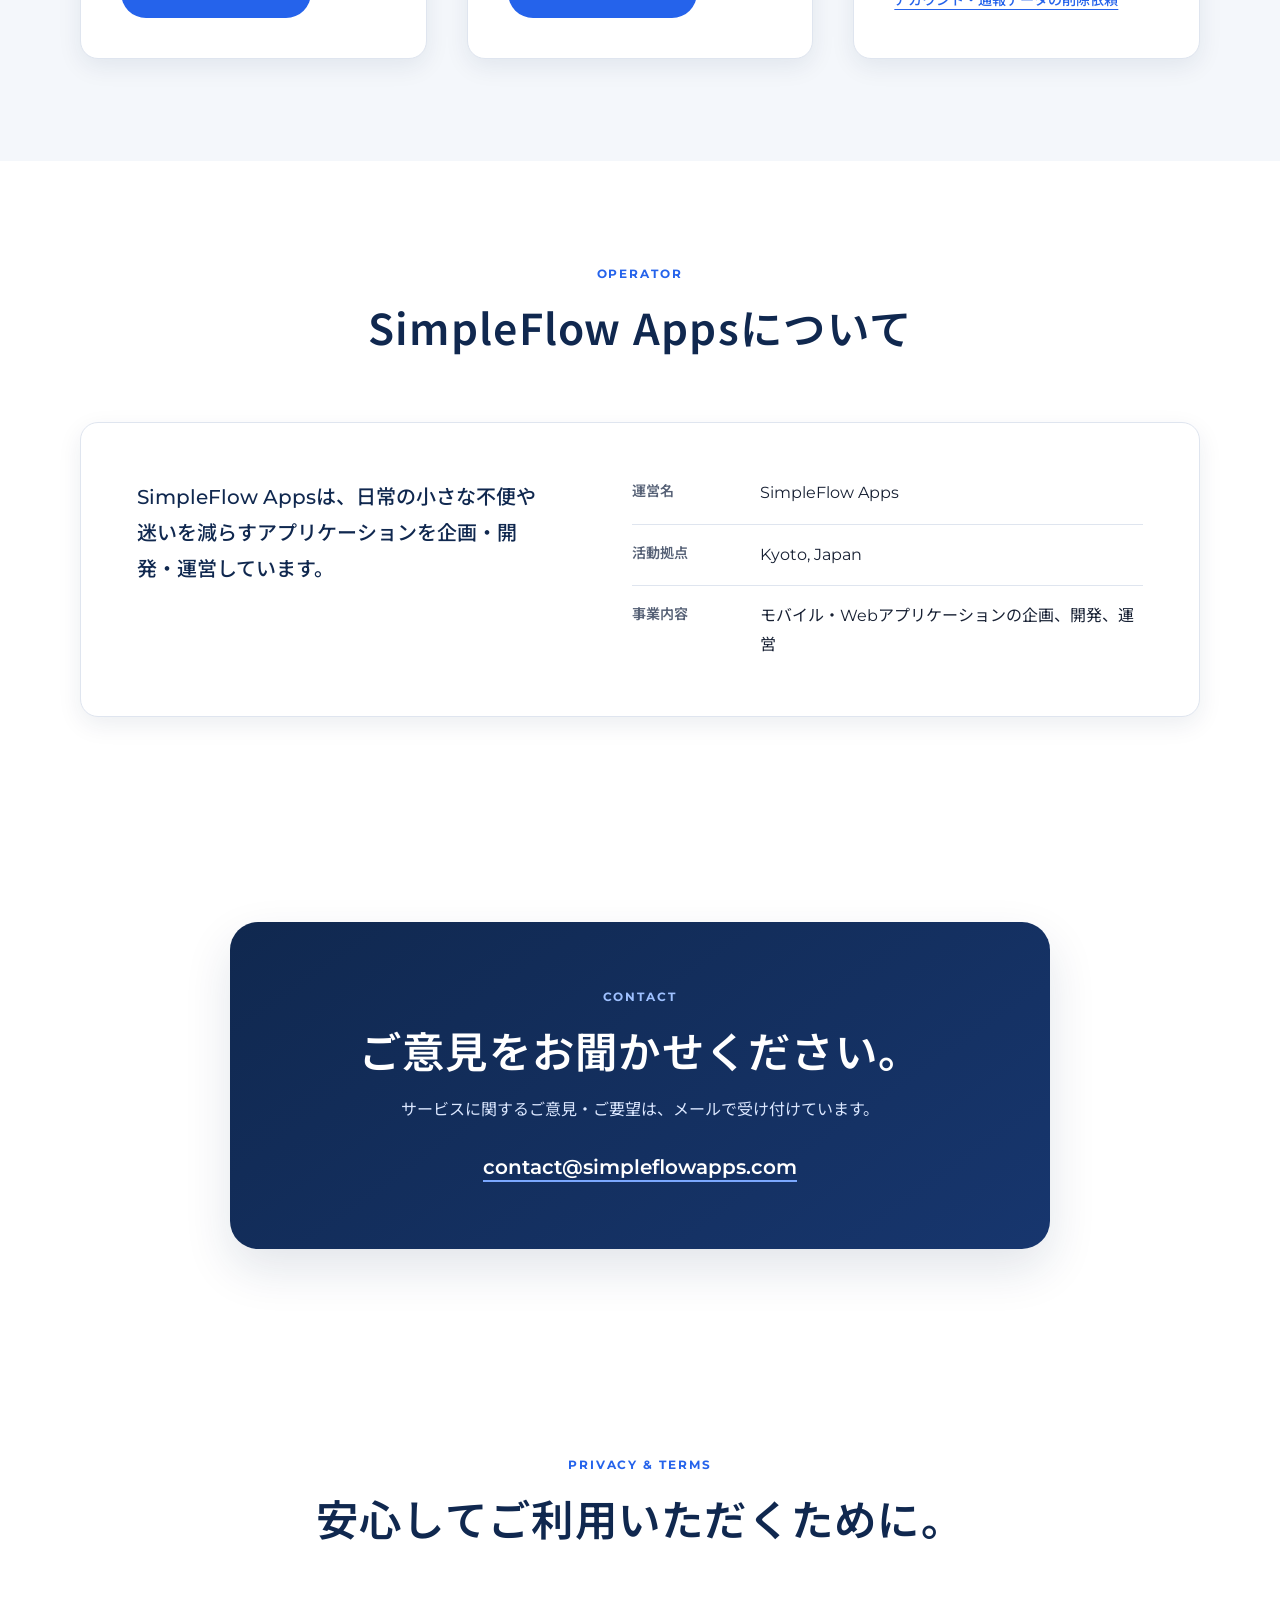
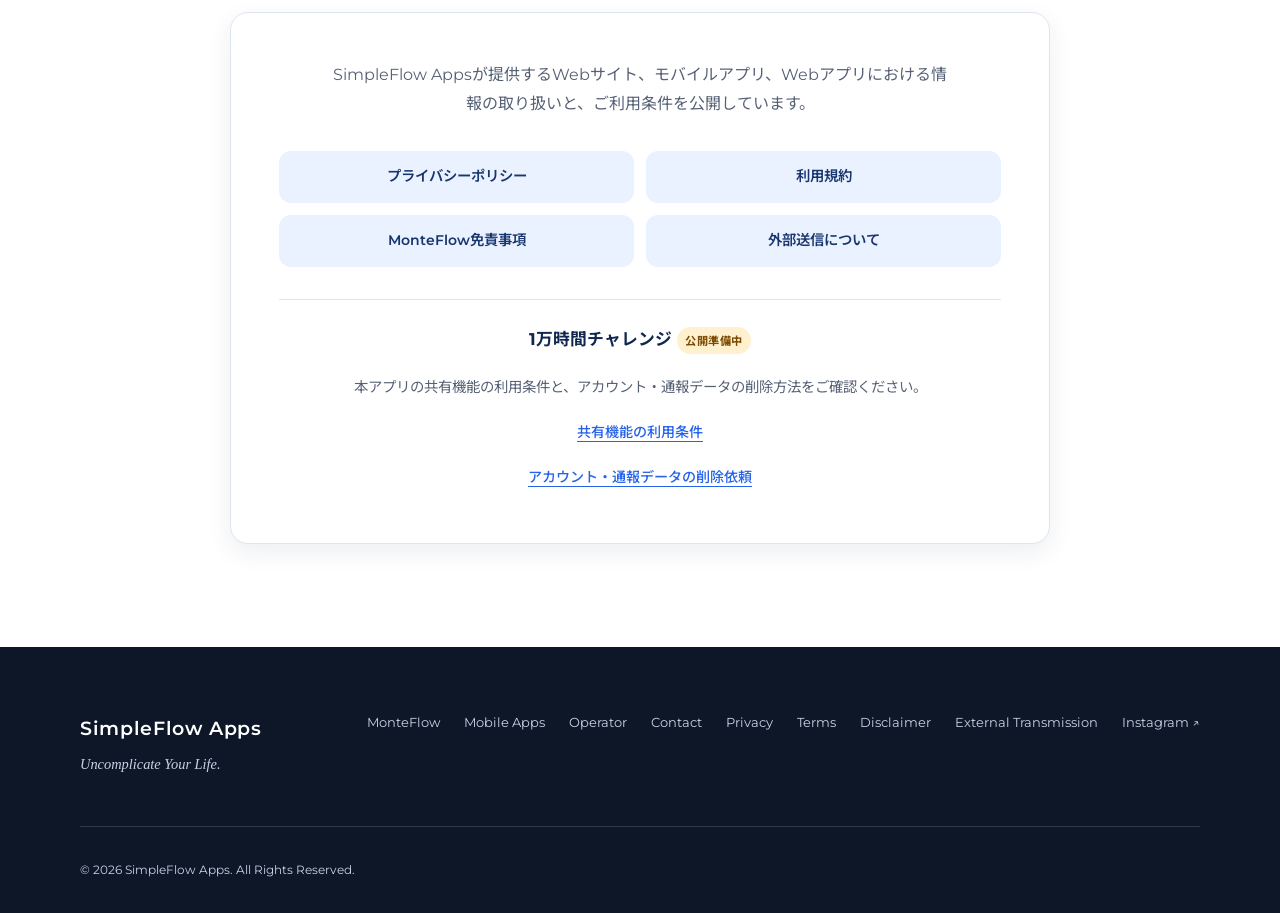
==== commit 7038160f: "MonteFlowのみ独立してアプリ紹介を設置" ====
--- a/index.html
+++ b/index.html
@@ -100,10 +100,11 @@
                 <span class="brand__name">SimpleFlow Apps</span>
             </a>
 
-            <nav class="site-nav" aria-label="メインナビゲーション">
+            <nav class="site-nav site-nav--home" aria-label="メインナビゲーション">
                 <ul>
                     <li><a href="#about">Philosophy</a></li>
-                    <li><a href="#apps">Applications</a></li>
+                    <li><a href="#monteflow">MonteFlow</a></li>
+                    <li><a href="#apps">Mobile Apps</a></li>
                     <li><a href="#operator">Operator</a></li>
                     <li><a href="#contact">Contact</a></li>
                     <li><a href="privacy/">Privacy</a></li>
@@ -154,13 +155,52 @@
             </div>
         </section>
 
+        <section id="monteflow" class="section monteflow" aria-labelledby="monteflow-title">
+            <div class="monteflow__intro">
+                <p class="section-heading__label">積立投資シミュレーター</p>
+                <h2 id="monteflow-title">MonteFlow</h2>
+                <p>毎月の積立額や運用期間を変えながら、将来の資産額を試算できます。モンテカルロ法で値動きを含めると、同じ想定年利でも結果がどのくらい広がるかを確認できます。</p>
+                <div class="monteflow__actions">
+                    <a
+                        class="button"
+                        href="https://simulator.simpleflowapps.com/"
+                        target="_blank"
+                        rel="noopener noreferrer"
+                    >
+                        シミュレーターを開く <span aria-hidden="true">↗</span>
+                    </a>
+                    <a href="https://simulator.simpleflowapps.com/guide/">使い方と結果の読み方</a>
+                </div>
+            </div>
+
+            <figure class="monteflow__example">
+                <figcaption>
+                    <h3>毎月3万円を20年間積み立てたら？</h3>
+                    <p>初期投資10万円・想定年利5%・月末積立。元本は730万円です。</p>
+                </figcaption>
+                <dl class="monteflow__results">
+                    <div class="monteflow__fixed">
+                        <dt>値動きなし</dt>
+                        <dd><strong>約1,244万円</strong></dd>
+                    </div>
+                    <div class="monteflow__range">
+                        <dt>値動きあり <small>中央約80%（P10〜P90）</small></dt>
+                        <dd><strong>約671〜1,968万円</strong></dd>
+                    </div>
+                </dl>
+                <div class="monteflow__scale" aria-hidden="true"><span>0</span><span>1,100</span><span>2,200万円</span></div>
+                <p>値動きを含めた試算では、約1割の結果が671万円を下回りました。元本730万円を下回るケースもあります。</p>
+                <small>正規分布・対数収益率モデル。年率ボラティリティ15%、1万回試行、seedは <code>monteflow-example</code>。結果は設定条件に基づく試算です。</small>
+            </figure>
+        </section>
+
         <section id="apps" class="section-shell section-shell--soft" aria-labelledby="apps-title">
             <div class="section">
                 <div class="section-heading">
-                    <p class="section-heading__label">Applications</p>
-                    <h2 id="apps-title">暮らしと未来を整えるアプリ。</h2>
+                    <p class="section-heading__label">Mobile Apps</p>
+                    <h2 id="apps-title">暮らしを支えるモバイルアプリ。</h2>
                     <p class="section-heading__description">
-                        日々の在庫管理や献立づくり、習慣の記録から、将来の資産形成のシミュレーションまで。毎日の選択と積み重ねを、シンプルなアプリで支えます。
+                        日用品の在庫管理、献立づくり、習慣の記録に使えるAndroidアプリです。
                     </p>
                 </div>
 
@@ -258,39 +298,6 @@
                                 <li><a href="privacy/#10000hours">プライバシーポリシー</a></li>
                                 <li><a href="10000hours/delete-account/">アカウント・通報データの削除依頼</a></li>
                             </ul>
-                        </div>
-                    </article>
-
-                    <article class="app-card">
-                        <div class="app-card__header">
-                            <img
-                                src="assets/images/investment-simulator-icon.svg"
-                                alt=""
-                                class="app-card__icon"
-                                width="64"
-                                height="64"
-                                loading="lazy"
-                                decoding="async"
-                            >
-                            <span class="app-card__type">Web App</span>
-                        </div>
-                        <div class="app-card__body">
-                            <p class="app-card__platform">Web Browser</p>
-                            <h3>MonteFlow</h3>
-                            <p>
-                                毎月の積立と複利による資産推移を、価格変動の有無や複数のシナリオで試算できるWebアプリです。
-                            </p>
-                        </div>
-                        <div class="app-card__footer">
-                            <a
-                                href="https://simulator.simpleflowapps.com/"
-                                class="button"
-                                target="_blank"
-                                rel="noopener noreferrer"
-                            >
-                                Webアプリを開く
-                                <span aria-hidden="true">↗</span>
-                            </a>
                         </div>
                     </article>
                 </div>
@@ -370,7 +377,8 @@
             </div>
 
             <div class="site-footer__links">
-                <a href="#apps">Applications</a>
+                <a href="#monteflow">MonteFlow</a>
+                <a href="#apps">Mobile Apps</a>
                 <a href="operator/">Operator</a>
                 <a href="#contact">Contact</a>
                 <a href="privacy/">Privacy</a>
--- a/assets/css/styles.css
+++ b/assets/css/styles.css
@@ -325,9 +325,123 @@
     content: "";
 }
 
+.monteflow {
+    display: grid;
+    grid-template-columns: minmax(0, 4fr) minmax(0, 5fr);
+    align-items: center;
+    gap: clamp(2rem, 5vw, 4rem);
+    border-top: 1px solid var(--border);
+}
+
+.monteflow__intro h2 {
+    margin: 0.35rem 0 0.75rem;
+    color: var(--brand-blue-deep);
+    font-family: "Noto Sans JP", sans-serif;
+    font-size: clamp(2.1rem, 5vw, 3.5rem);
+    font-weight: 600;
+    letter-spacing: 0.02em;
+    line-height: 1.15;
+}
+
+.monteflow__intro > p:not(.section-heading__label),
+.monteflow__example p,
+.monteflow__example small {
+    color: var(--text-secondary);
+    overflow-wrap: anywhere;
+}
+
+.monteflow__actions {
+    display: flex;
+    flex-wrap: wrap;
+    align-items: center;
+    gap: 0.7rem 1.1rem;
+    margin-top: 1.5rem;
+    font-size: 0.9rem;
+}
+
+.monteflow__actions a:not(.button) {
+    color: var(--brand-blue);
+    text-decoration: underline;
+    text-underline-offset: 0.2em;
+}
+
+.monteflow__example {
+    margin: 0;
+    padding: clamp(1rem, 4vw, 2.25rem);
+    border: 1px solid var(--border);
+    border-radius: var(--radius-lg);
+    background: var(--surface-soft);
+}
+
+.monteflow__example h3 {
+    margin: 0;
+    color: var(--brand-blue-deep);
+    font-size: clamp(1.12rem, 2.8vw, 1.5rem);
+    line-height: 1.5;
+}
+
+.monteflow__example p {
+    margin: 0.5rem 0;
+}
+
+.monteflow__results {
+    display: grid;
+    gap: 0.9rem;
+    margin: 1.25rem 0 0;
+}
+
+.monteflow__results > div {
+    display: grid;
+    grid-template-columns: minmax(0, 1fr) auto;
+    align-items: baseline;
+    gap: 0.4rem 0.65rem;
+}
+
+.monteflow__results small {
+    display: block;
+}
+
+.monteflow__results dd {
+    margin: 0;
+    color: var(--brand-blue-deep);
+    font-variant-numeric: tabular-nums;
+}
+
+.monteflow__results > div::after {
+    grid-column: 1 / -1;
+    height: 0.65rem;
+    border-radius: 999px;
+    background: var(--border);
+    content: "";
+}
+
+.monteflow__results .monteflow__fixed::after {
+    background-image: linear-gradient(to right, var(--brand-blue) 56.55%, transparent 56.55%);
+}
+
+.monteflow__results .monteflow__range::after {
+    background-image: linear-gradient(to right, transparent 30.5%, var(--action-blue) 30.5% 89.45%, transparent 89.45%);
+}
+
+.monteflow__scale {
+    display: grid;
+    grid-template-columns: repeat(3, minmax(0, 1fr));
+    margin-bottom: 1rem;
+    color: var(--text-secondary);
+    font-size: 0.75rem;
+}
+
+.monteflow__scale span:nth-child(2) {
+    text-align: center;
+}
+
+.monteflow__scale span:last-child {
+    text-align: right;
+}
+
 .app-grid {
     display: grid;
-    grid-template-columns: repeat(2, minmax(0, 1fr));
+    grid-template-columns: repeat(3, minmax(0, 1fr));
     gap: clamp(1.5rem, 4vw, 2.5rem);
 }
 
@@ -977,8 +1091,9 @@
         grid-template-columns: 1fr;
     }
 
+    .monteflow,
     .app-grid {
-        grid-template-columns: 1fr;
+        grid-template-columns: minmax(0, 1fr);
     }
 
     .app-card {
@@ -1014,6 +1129,15 @@
         gap: 0.5rem;
     }
 
+    .site-nav--home {
+        overflow-x: auto;
+    }
+
+    .site-nav--home ul {
+        width: max-content;
+        min-width: 100%;
+    }
+
     .hero {
         padding-bottom: 4rem;
     }
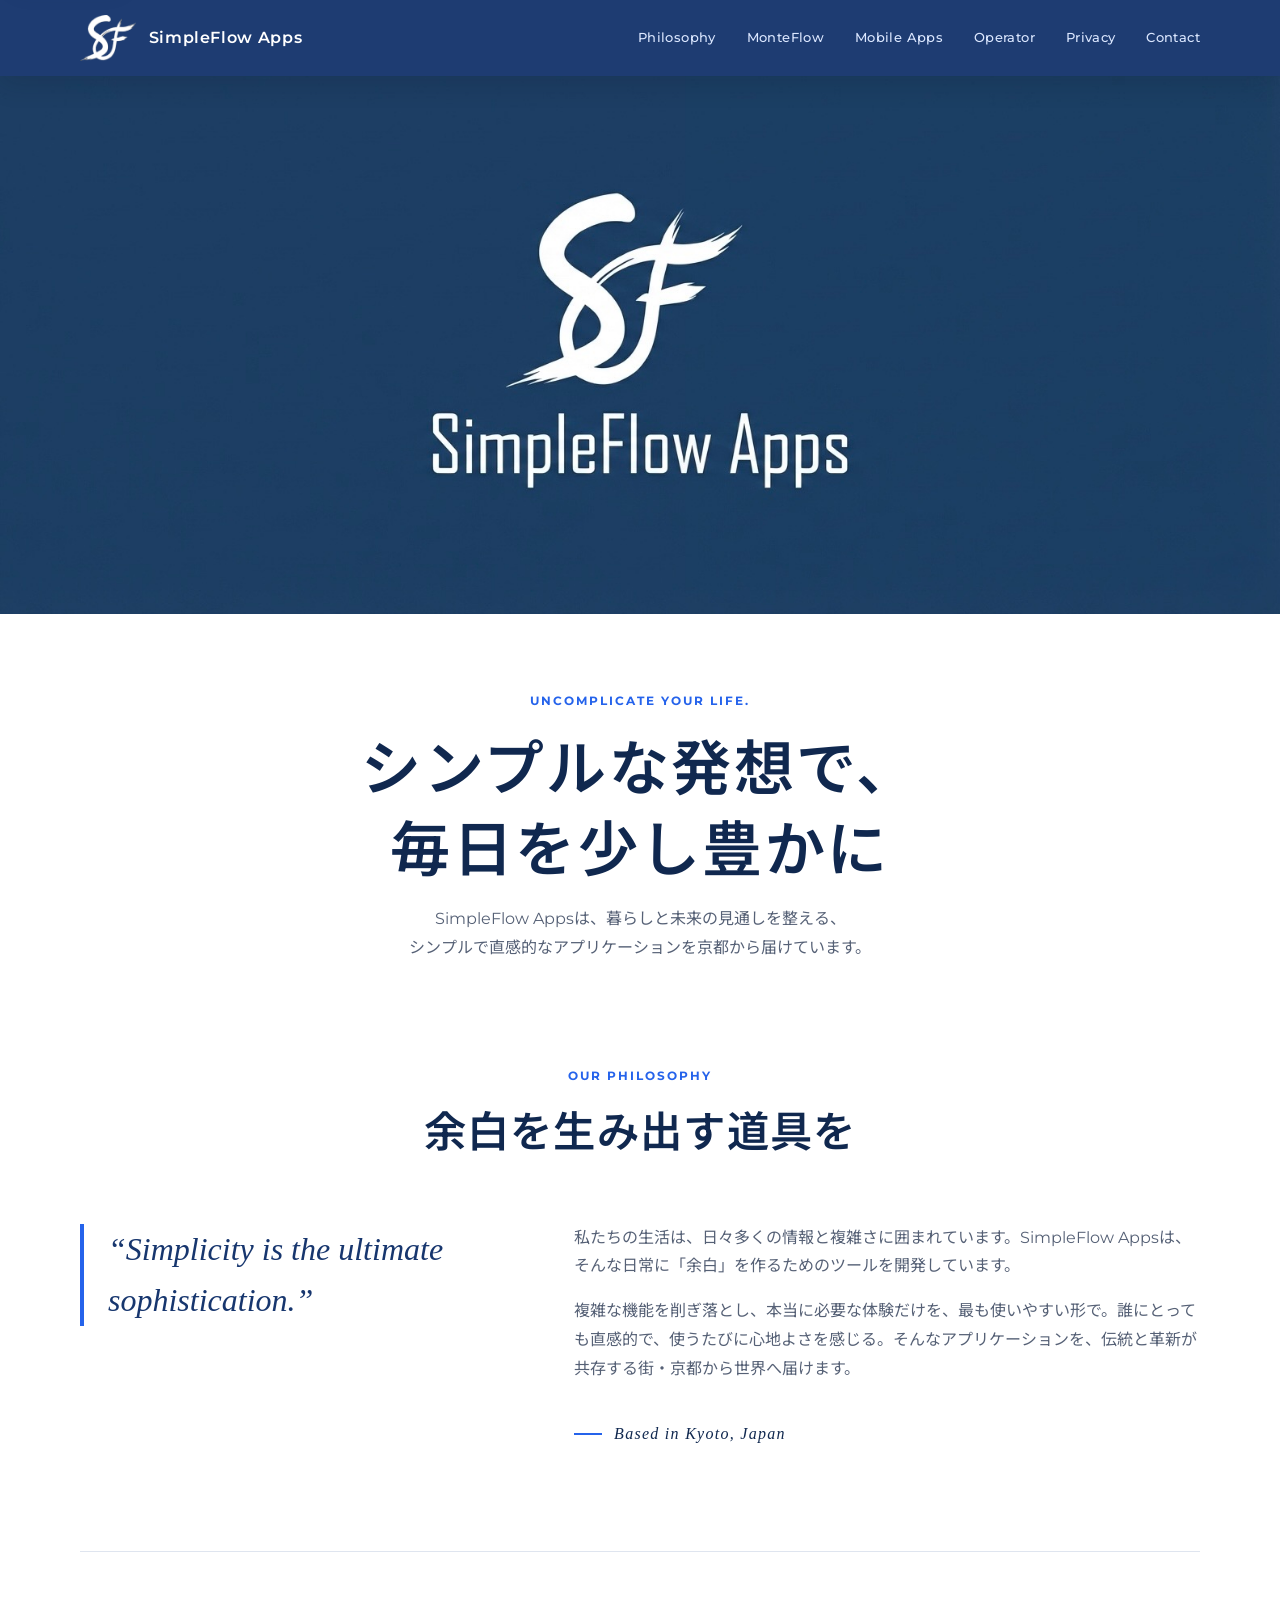
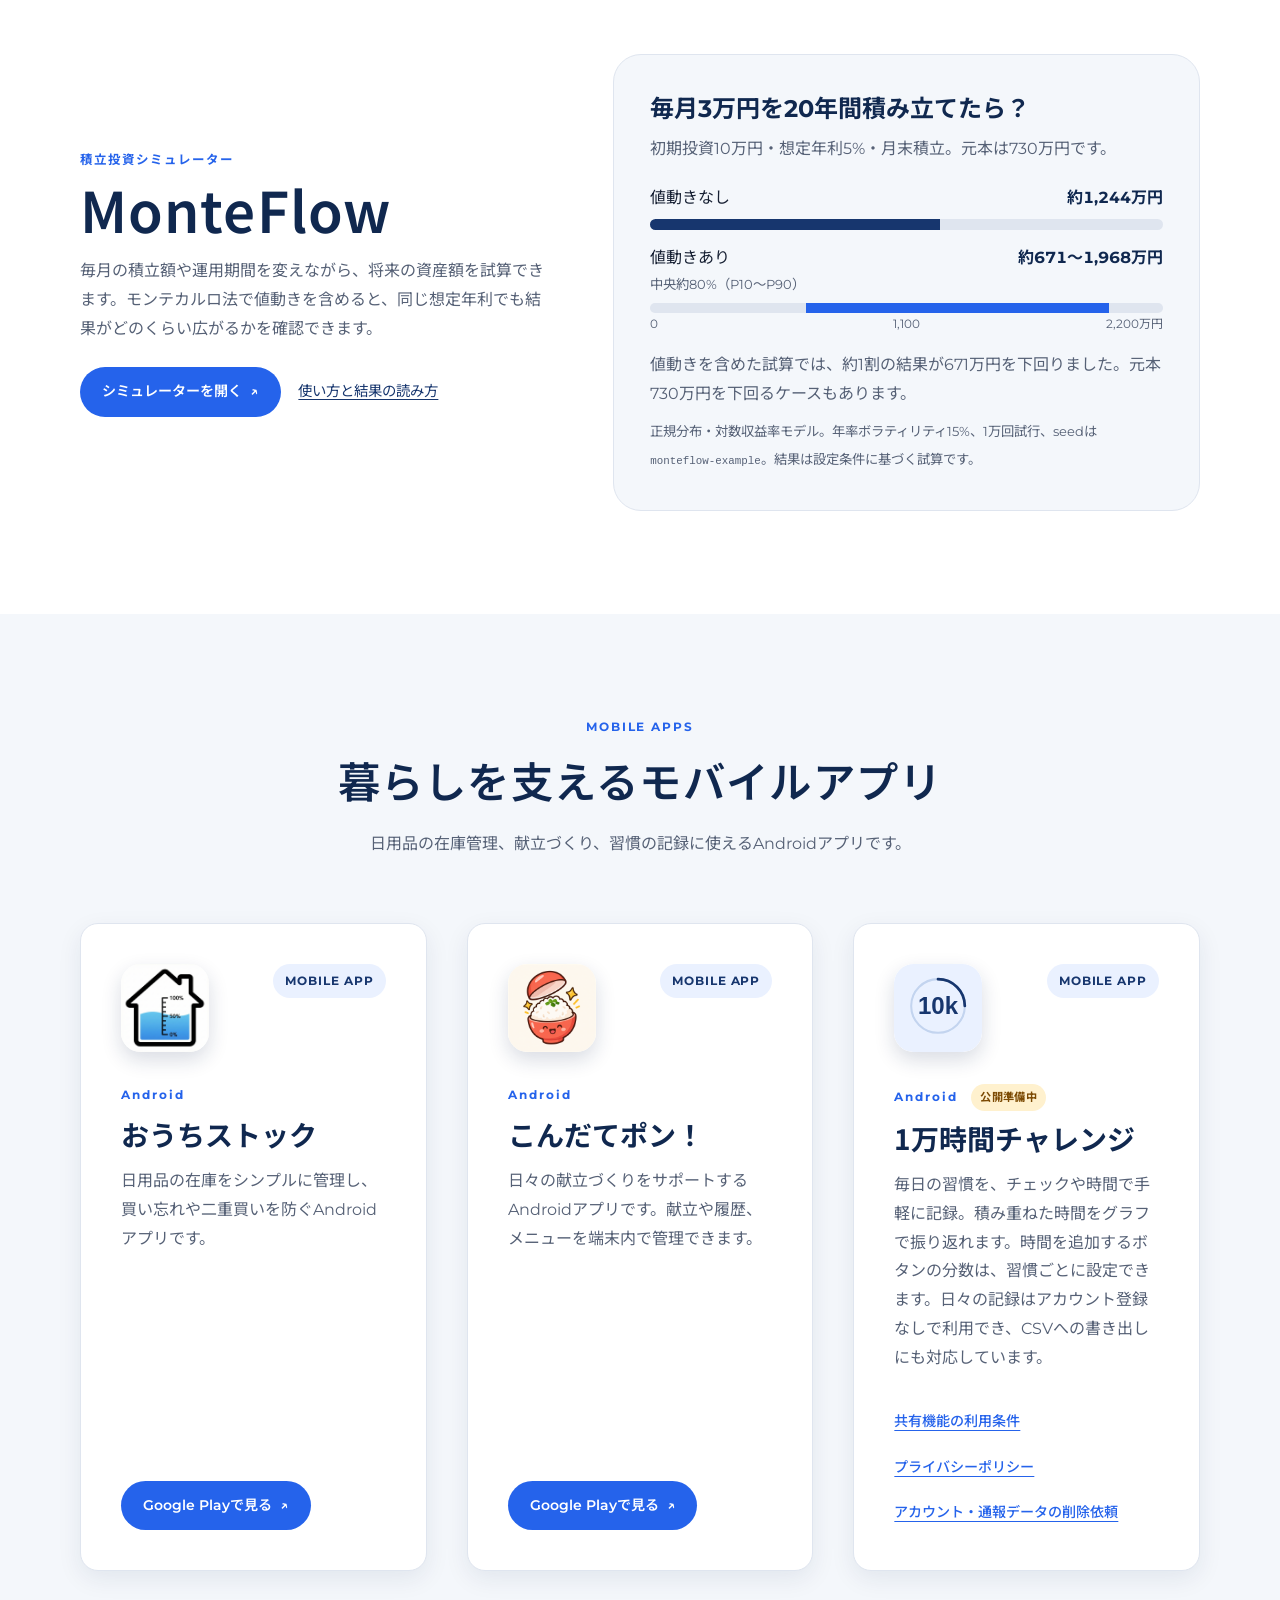
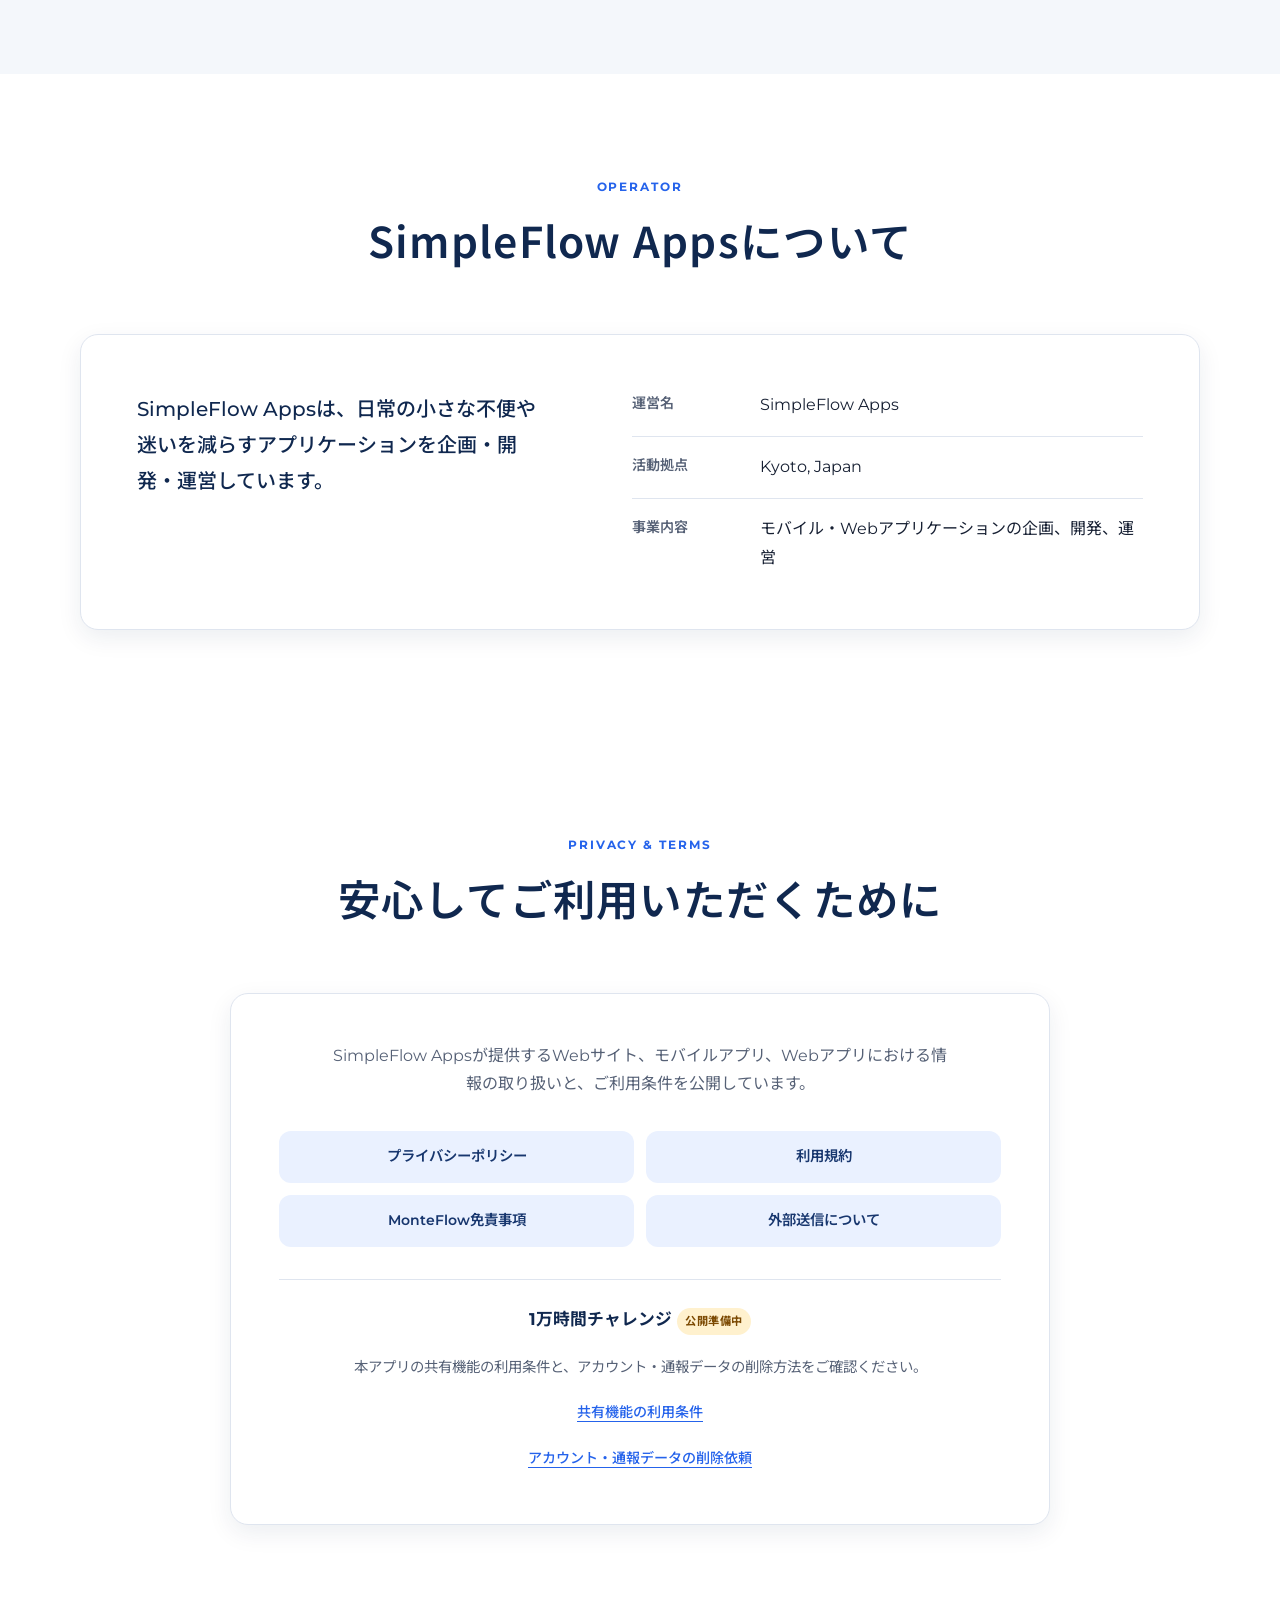
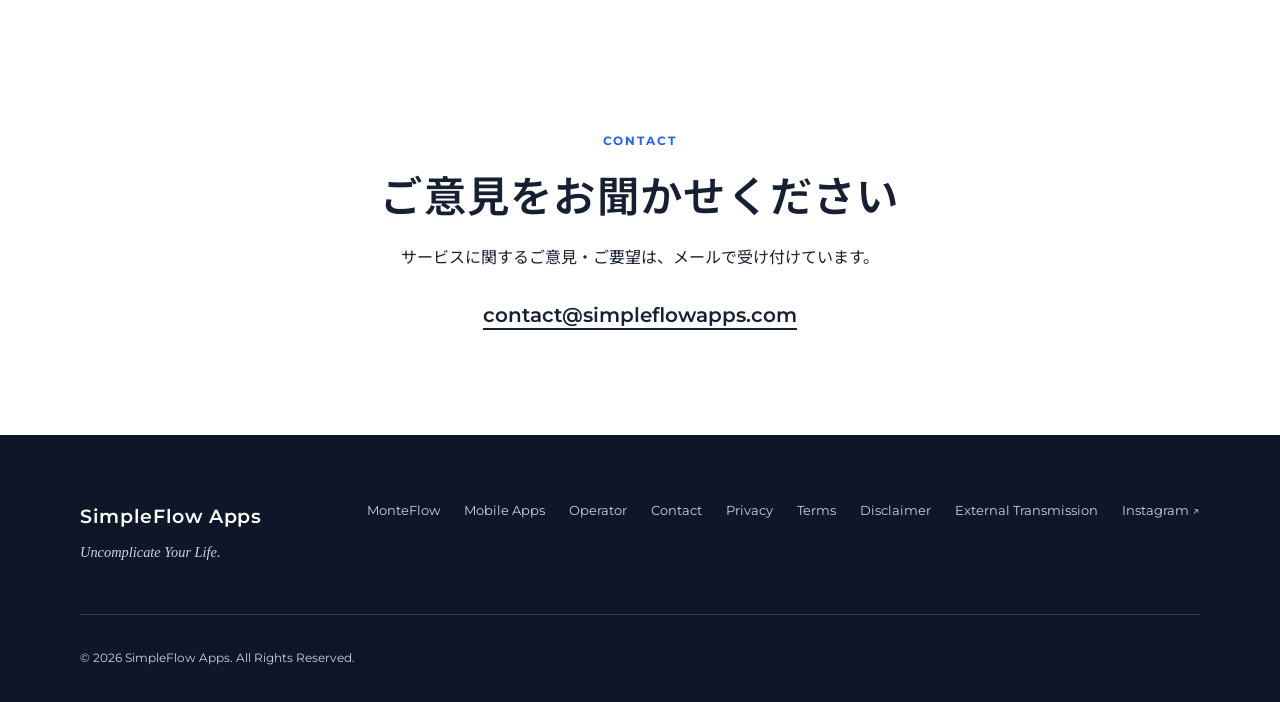
==== commit 147ac88a: "ホームページのデザインを調整。カードデザインを廃止したり、見出しの句点を削除したり、contact部分の色合いを他と揃えたり" ====
--- a/index.html
+++ b/index.html
@@ -106,8 +106,8 @@
                     <li><a href="#monteflow">MonteFlow</a></li>
                     <li><a href="#apps">Mobile Apps</a></li>
                     <li><a href="#operator">Operator</a></li>
+                    <li><a href="privacy/">Privacy</a></li>
                     <li><a href="#contact">Contact</a></li>
-                    <li><a href="privacy/">Privacy</a></li>
                 </ul>
             </nav>
         </div>
@@ -123,10 +123,10 @@
                 height="672"
                 fetchpriority="high"
             >
-            <div class="hero__content">
-                <p class="eyebrow">Uncomplicate Your Life.</p>
-                <h1 id="hero-title">シンプルな発想で、<br>毎日を少し豊かに。</h1>
-                <p class="hero__lead">
+            <div class="section-heading hero__content">
+                <p class="section-heading__label">Uncomplicate Your Life.</p>
+                <h1 id="hero-title">シンプルな発想で、<br>毎日を少し豊かに</h1>
+                <p class="section-heading__description">
                     SimpleFlow Appsは、<span class="no-break">暮らしと未来の見通し</span>を整える、<br class="desktop-only">
                     シンプルで直感的なアプリケーションを京都から届けています。
                 </p>
@@ -136,7 +136,7 @@
         <section id="about" class="section" aria-labelledby="about-title">
             <div class="section-heading">
                 <p class="section-heading__label">Our Philosophy</p>
-                <h2 id="about-title">余白を生み出す道具を。</h2>
+                <h2 id="about-title">余白を生み出す道具を</h2>
             </div>
 
             <div class="philosophy">
@@ -198,7 +198,7 @@
             <div class="section">
                 <div class="section-heading">
                     <p class="section-heading__label">Mobile Apps</p>
-                    <h2 id="apps-title">暮らしを支えるモバイルアプリ。</h2>
+                    <h2 id="apps-title">暮らしを支えるモバイルアプリ</h2>
                     <p class="section-heading__description">
                         日用品の在庫管理、献立づくり、習慣の記録に使えるAndroidアプリです。
                     </p>
@@ -331,21 +331,10 @@
             </div>
         </section>
 
-        <section id="contact" class="section section--narrow" aria-labelledby="contact-title">
-            <div class="contact-card">
-                <p class="section-heading__label">Contact</p>
-                <h2 id="contact-title">ご意見をお聞かせください。</h2>
-                <p>サービスに関するご意見・ご要望は、メールで受け付けています。</p>
-                <a class="contact-email" href="mailto:contact@simpleflowapps.com">
-                    contact@simpleflowapps.com
-                </a>
-            </div>
-        </section>
-
         <section id="privacy" class="section section--narrow" aria-labelledby="privacy-title">
             <div class="section-heading">
                 <p class="section-heading__label">Privacy &amp; Terms</p>
-                <h2 id="privacy-title">安心してご利用いただくために。</h2>
+                <h2 id="privacy-title">安心してご利用いただくために</h2>
             </div>
             <div class="legal-summary">
                 <p>
@@ -365,6 +354,17 @@
                         <li><a href="10000hours/delete-account/">アカウント・通報データの削除依頼</a></li>
                     </ul>
                 </div>
+            </div>
+        </section>
+
+        <section id="contact" class="contact" aria-labelledby="contact-title">
+            <div class="section section-heading">
+                <p class="section-heading__label">Contact</p>
+                <h2 id="contact-title">ご意見をお聞かせください</h2>
+                <p class="section-heading__description">サービスに関するご意見・ご要望は、メールで受け付けています。</p>
+                <a class="contact-email" href="mailto:contact@simpleflowapps.com">
+                    contact@simpleflowapps.com
+                </a>
             </div>
         </section>
     </main>
--- a/assets/css/styles.css
+++ b/assets/css/styles.css
@@ -173,13 +173,6 @@
     white-space: nowrap;
 }
 
-.hero {
-    position: relative;
-    padding: 0 0 5.5rem;
-    overflow: hidden;
-    background: var(--surface-soft);
-}
-
 .hero__image {
     display: block;
     width: 100%;
@@ -188,19 +181,6 @@
     object-position: center;
 }
 
-.hero__content {
-    position: relative;
-    width: min(calc(100% - 3rem), 820px);
-    margin: -4rem auto 0;
-    padding: clamp(2rem, 5vw, 4rem);
-    text-align: center;
-    background: rgba(255, 255, 255, 0.97);
-    border: 1px solid rgba(223, 229, 239, 0.9);
-    border-radius: var(--radius-lg);
-    box-shadow: var(--shadow-md);
-}
-
-.eyebrow,
 .section-heading__label,
 .app-card__platform {
     margin: 0;
@@ -210,26 +190,18 @@
     letter-spacing: 0.16em;
 }
 
-.eyebrow,
 .section-heading__label {
     text-transform: uppercase;
 }
 
 .hero h1 {
-    margin: 1rem 0 1.25rem;
+    margin: 0.65rem 0 0;
     color: var(--brand-blue-deep);
     font-family: "Noto Sans JP", sans-serif;
-    font-size: clamp(2rem, 5vw, 3.75rem);
+    font-size: clamp(1.875rem, 5vw, 3.75rem);
     font-weight: 600;
     letter-spacing: 0.04em;
     line-height: 1.35;
-}
-
-.hero__lead {
-    margin: 0;
-    color: var(--text-secondary);
-    font-family: "Noto Sans JP", sans-serif;
-    font-size: clamp(0.95rem, 2vw, 1.08rem);
 }
 
 .no-break {
@@ -260,8 +232,13 @@
     text-align: center;
 }
 
-.section-heading h2,
-.contact-card h2 {
+.hero__content {
+    width: calc(100% - 2rem);
+    margin-bottom: 0;
+    padding-top: clamp(3rem, 6vw, 5rem);
+}
+
+.section-heading h2 {
     margin: 0.65rem 0 0;
     color: var(--brand-blue-deep);
     font-family: "Noto Sans JP", sans-serif;
@@ -689,42 +666,27 @@
     margin: 0;
 }
 
-.contact-card {
-    padding: clamp(2rem, 6vw, 4rem);
-    text-align: center;
-    color: var(--surface);
-    background: linear-gradient(145deg, var(--brand-blue-deep), var(--brand-blue));
-    border-radius: var(--radius-lg);
-    box-shadow: var(--shadow-md);
-}
-
-.contact-card .section-heading__label {
-    color: #9fc1ff;
-}
-
-.contact-card h2 {
-    color: var(--surface);
-}
-
-.contact-card > p:not(.section-heading__label) {
-    margin: 1rem 0 0;
-    color: #dbe7ff;
+.contact .section-heading {
+    margin-bottom: 0;
+}
+
+.contact .section-heading h2,
+.contact .section-heading__description {
+    color: inherit;
 }
 
 .contact-email {
     display: inline-block;
     margin-top: 1.5rem;
-    color: var(--surface);
     font-size: clamp(1rem, 3vw, 1.25rem);
     font-weight: 600;
     text-decoration: underline;
-    text-decoration-color: #7ba8ff;
     text-underline-offset: 0.35rem;
     overflow-wrap: anywhere;
 }
 
 .contact-email:hover {
-    text-decoration-color: var(--surface);
+    text-decoration-thickness: 2px;
 }
 
 .text-panel {
@@ -1138,16 +1100,6 @@
         min-width: 100%;
     }
 
-    .hero {
-        padding-bottom: 4rem;
-    }
-
-    .hero__content {
-        width: min(calc(100% - 2rem), 820px);
-        margin-top: -2rem;
-        border-radius: var(--radius-md);
-    }
-
     .desktop-only {
         display: none;
     }
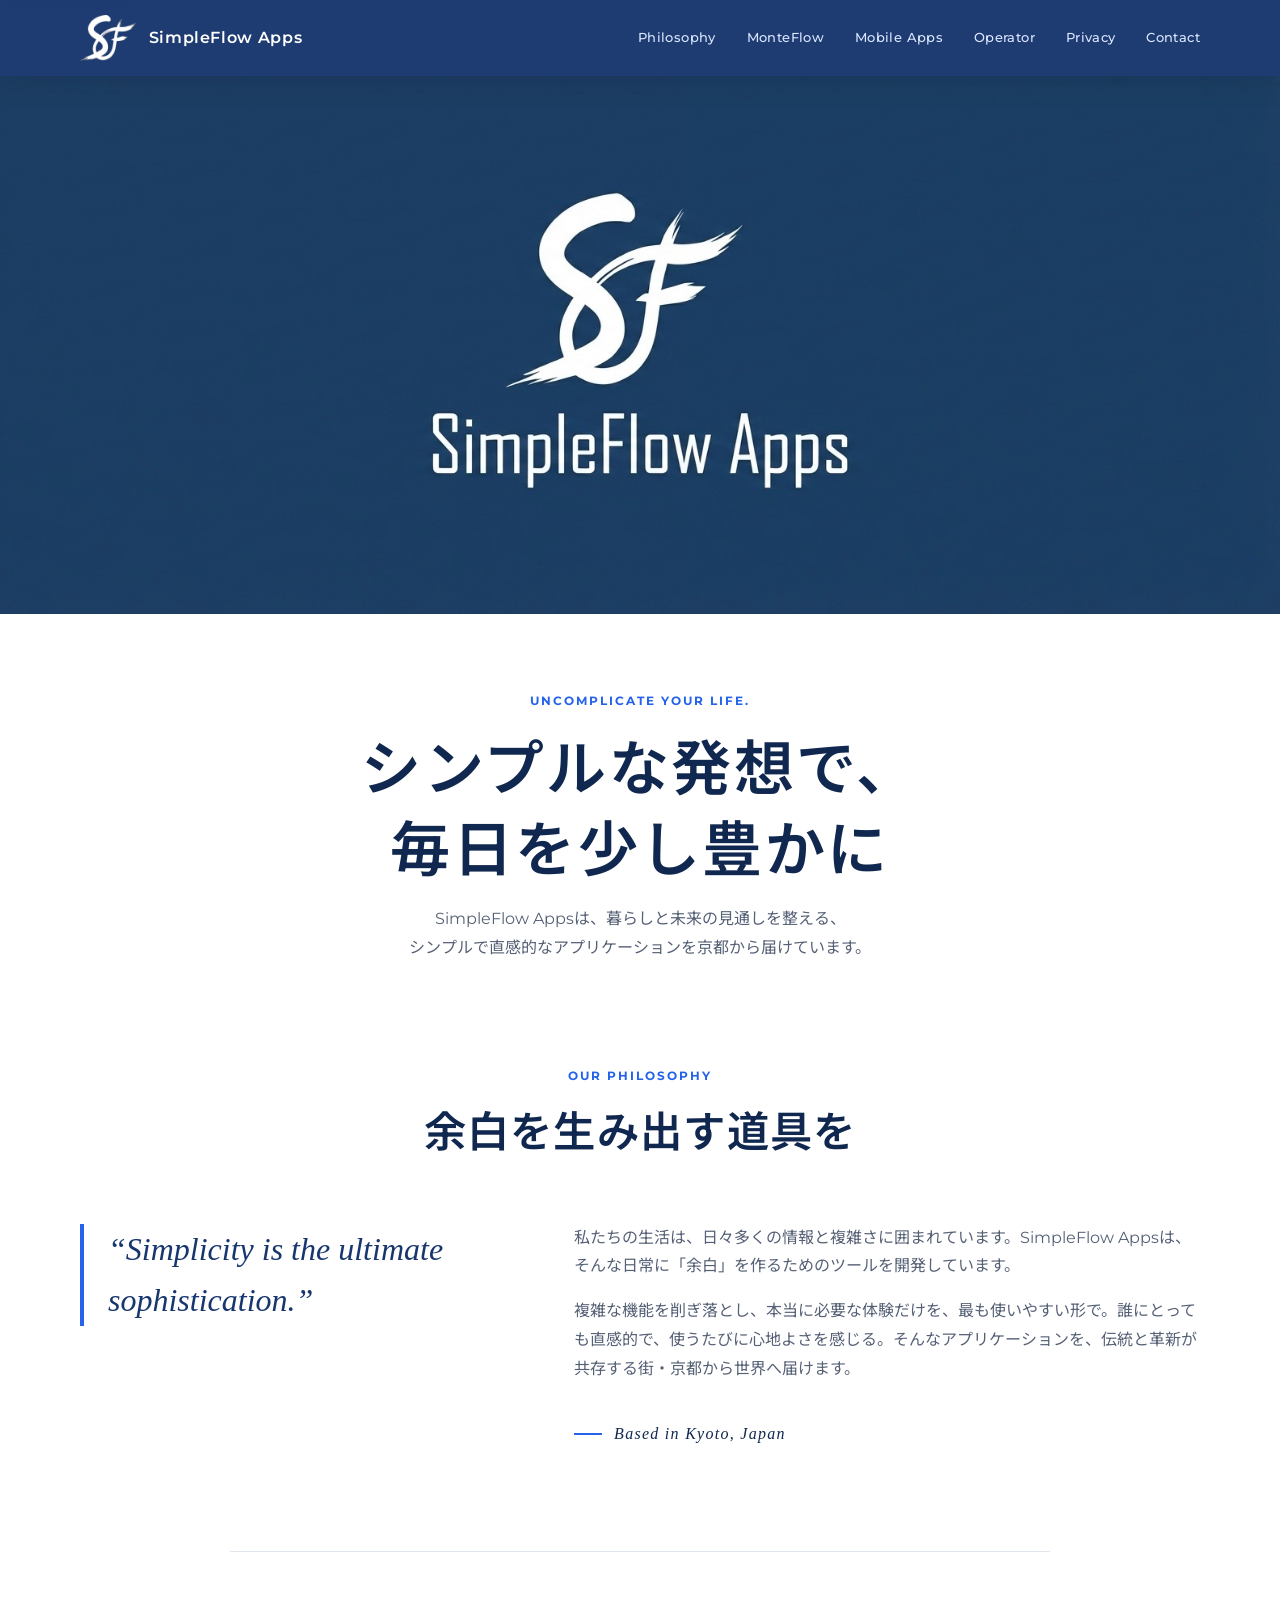
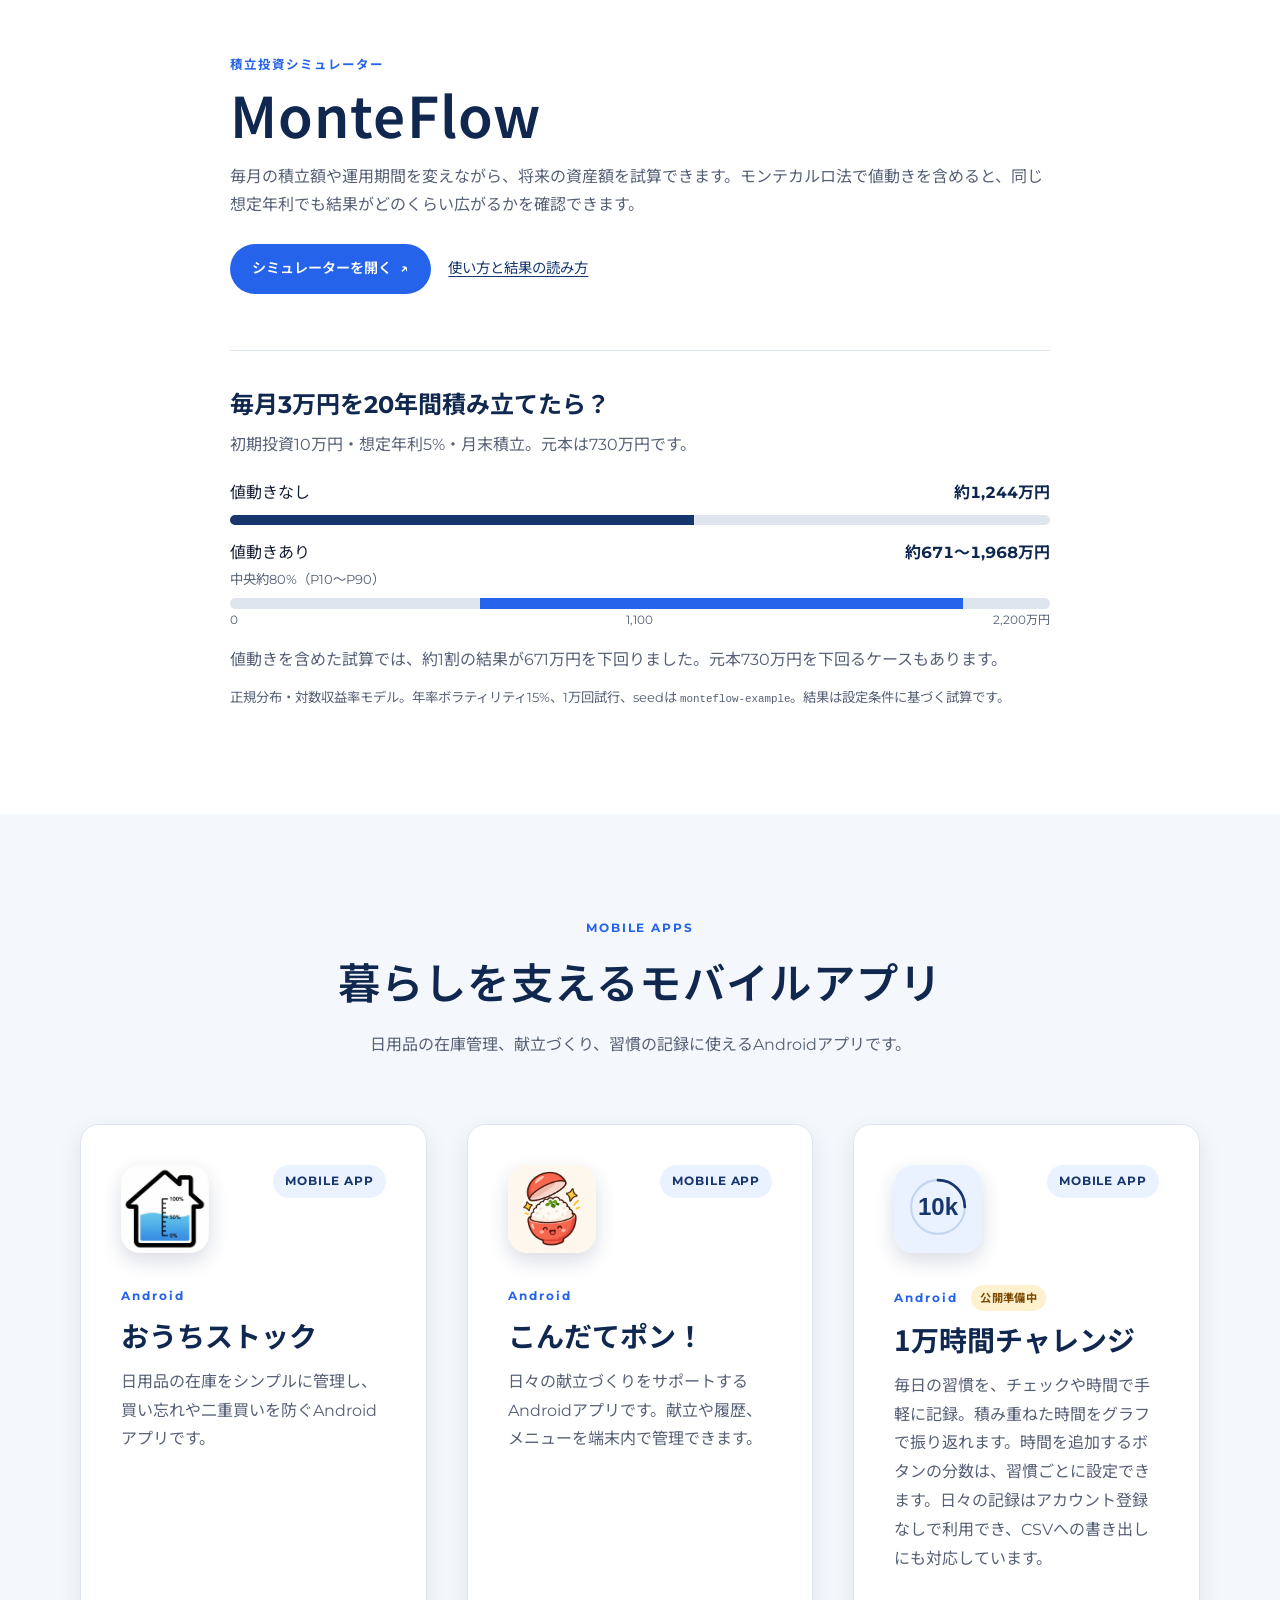
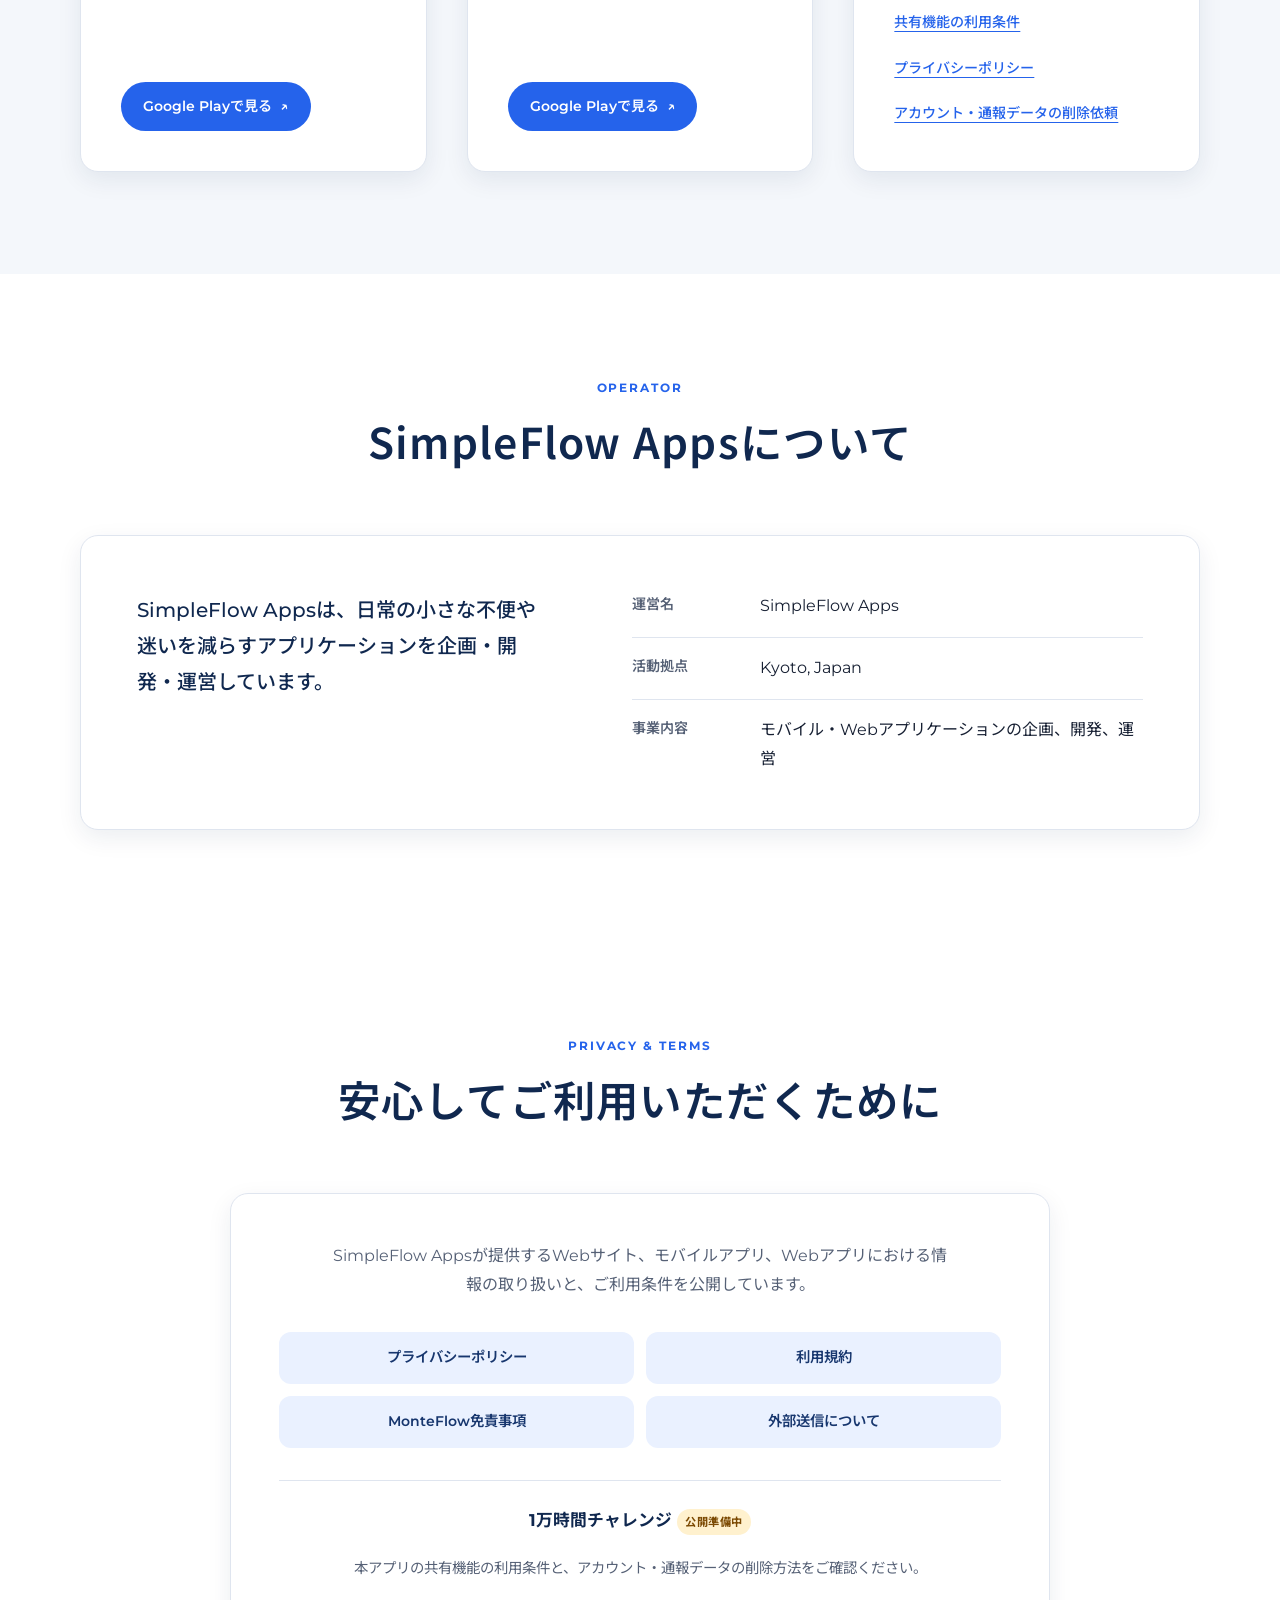
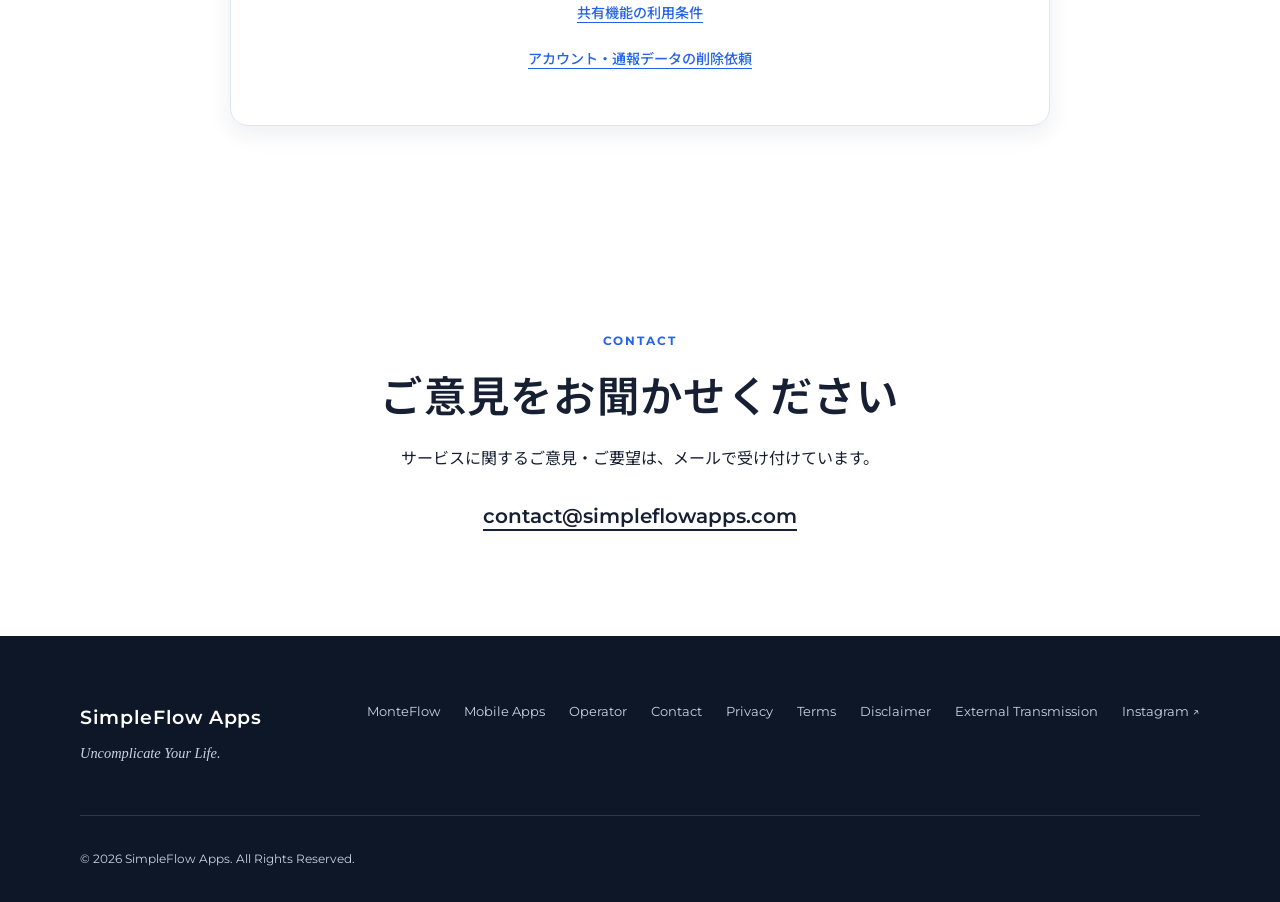
==== commit 8e539d62: "MonteFlowの具体例についてもカードデザインを廃止" ====
--- a/index.html
+++ b/index.html
@@ -155,7 +155,7 @@
             </div>
         </section>
 
-        <section id="monteflow" class="section monteflow" aria-labelledby="monteflow-title">
+        <section id="monteflow" class="section section--narrow monteflow" aria-labelledby="monteflow-title">
             <div class="monteflow__intro">
                 <p class="section-heading__label">積立投資シミュレーター</p>
                 <h2 id="monteflow-title">MonteFlow</h2>
--- a/assets/css/styles.css
+++ b/assets/css/styles.css
@@ -303,10 +303,6 @@
 }
 
 .monteflow {
-    display: grid;
-    grid-template-columns: minmax(0, 4fr) minmax(0, 5fr);
-    align-items: center;
-    gap: clamp(2rem, 5vw, 4rem);
     border-top: 1px solid var(--border);
 }
 
@@ -343,11 +339,9 @@
 }
 
 .monteflow__example {
-    margin: 0;
-    padding: clamp(1rem, 4vw, 2.25rem);
-    border: 1px solid var(--border);
-    border-radius: var(--radius-lg);
-    background: var(--surface-soft);
+    margin: clamp(2.25rem, 5vw, 3.5rem) 0 0;
+    padding-top: clamp(1.5rem, 3vw, 2.25rem);
+    border-top: 1px solid var(--border);
 }
 
 .monteflow__example h3 {
@@ -1053,7 +1047,6 @@
         grid-template-columns: 1fr;
     }
 
-    .monteflow,
     .app-grid {
         grid-template-columns: minmax(0, 1fr);
     }
